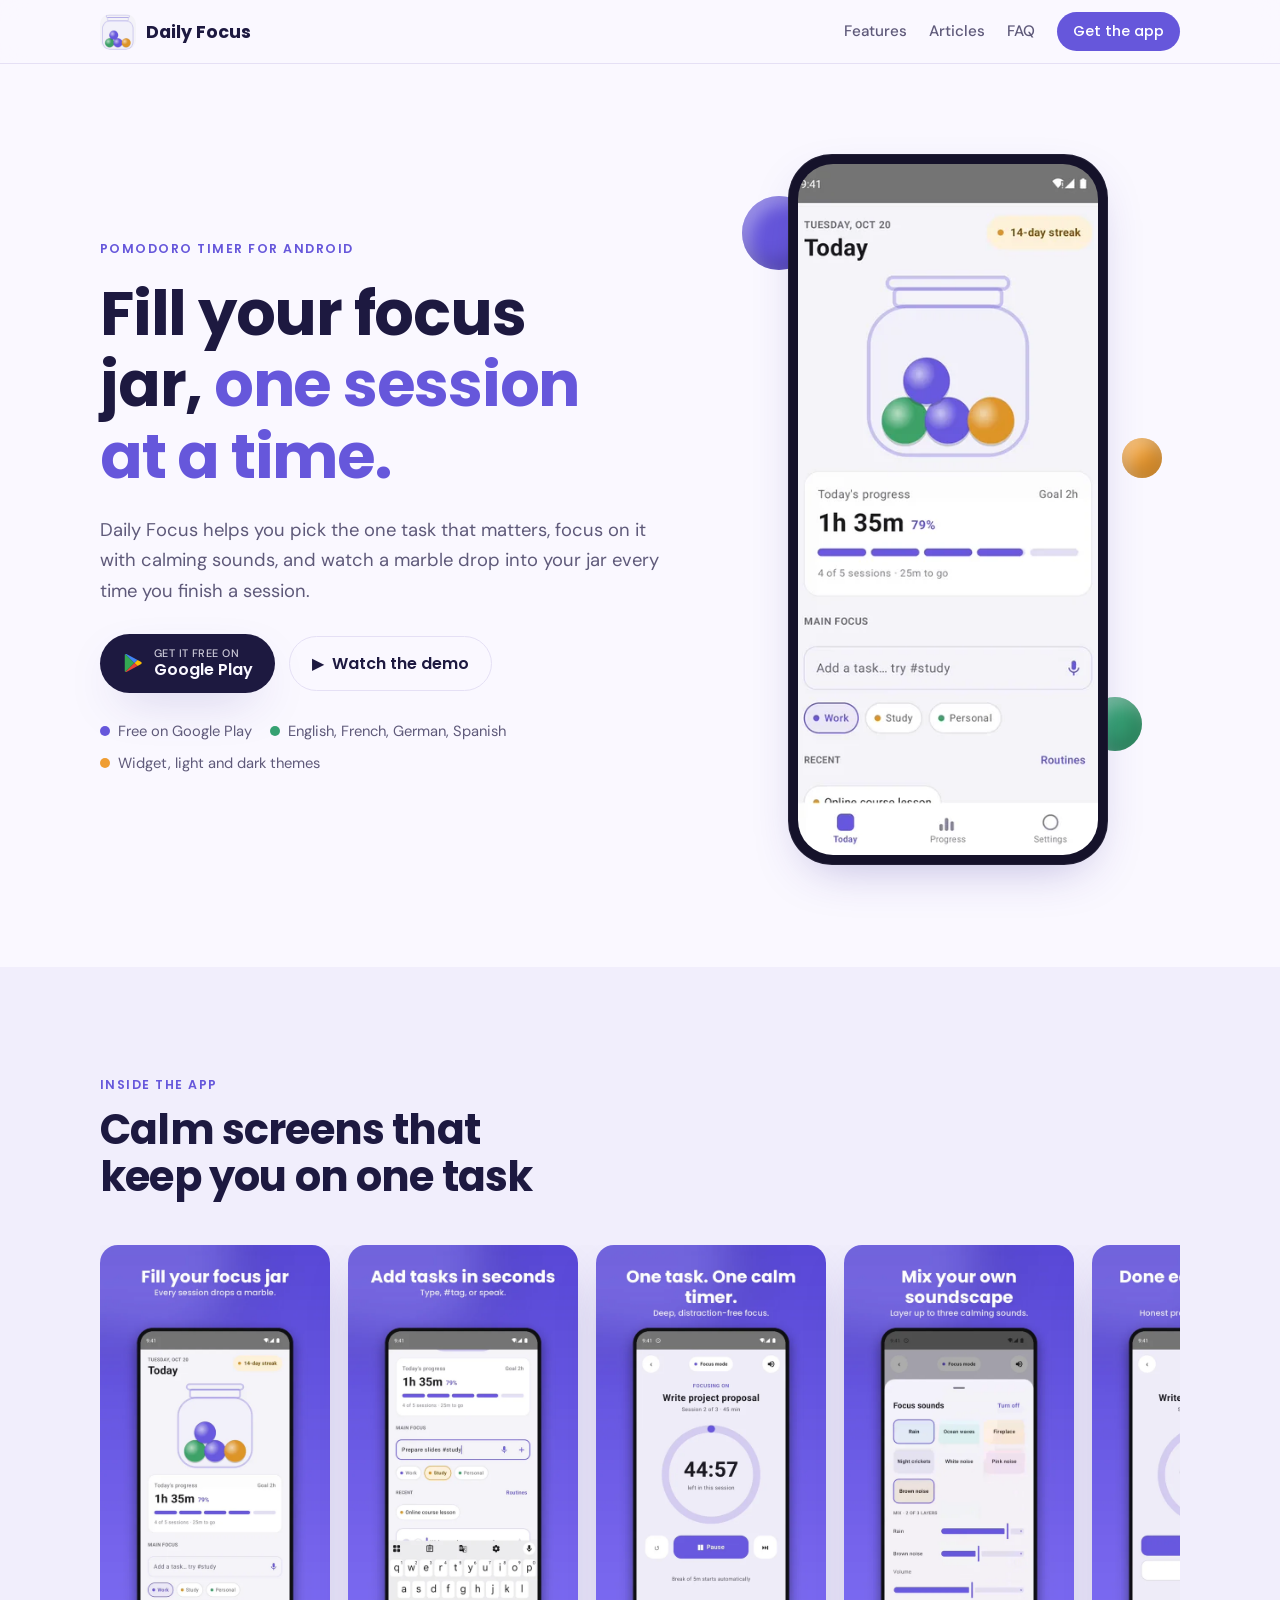
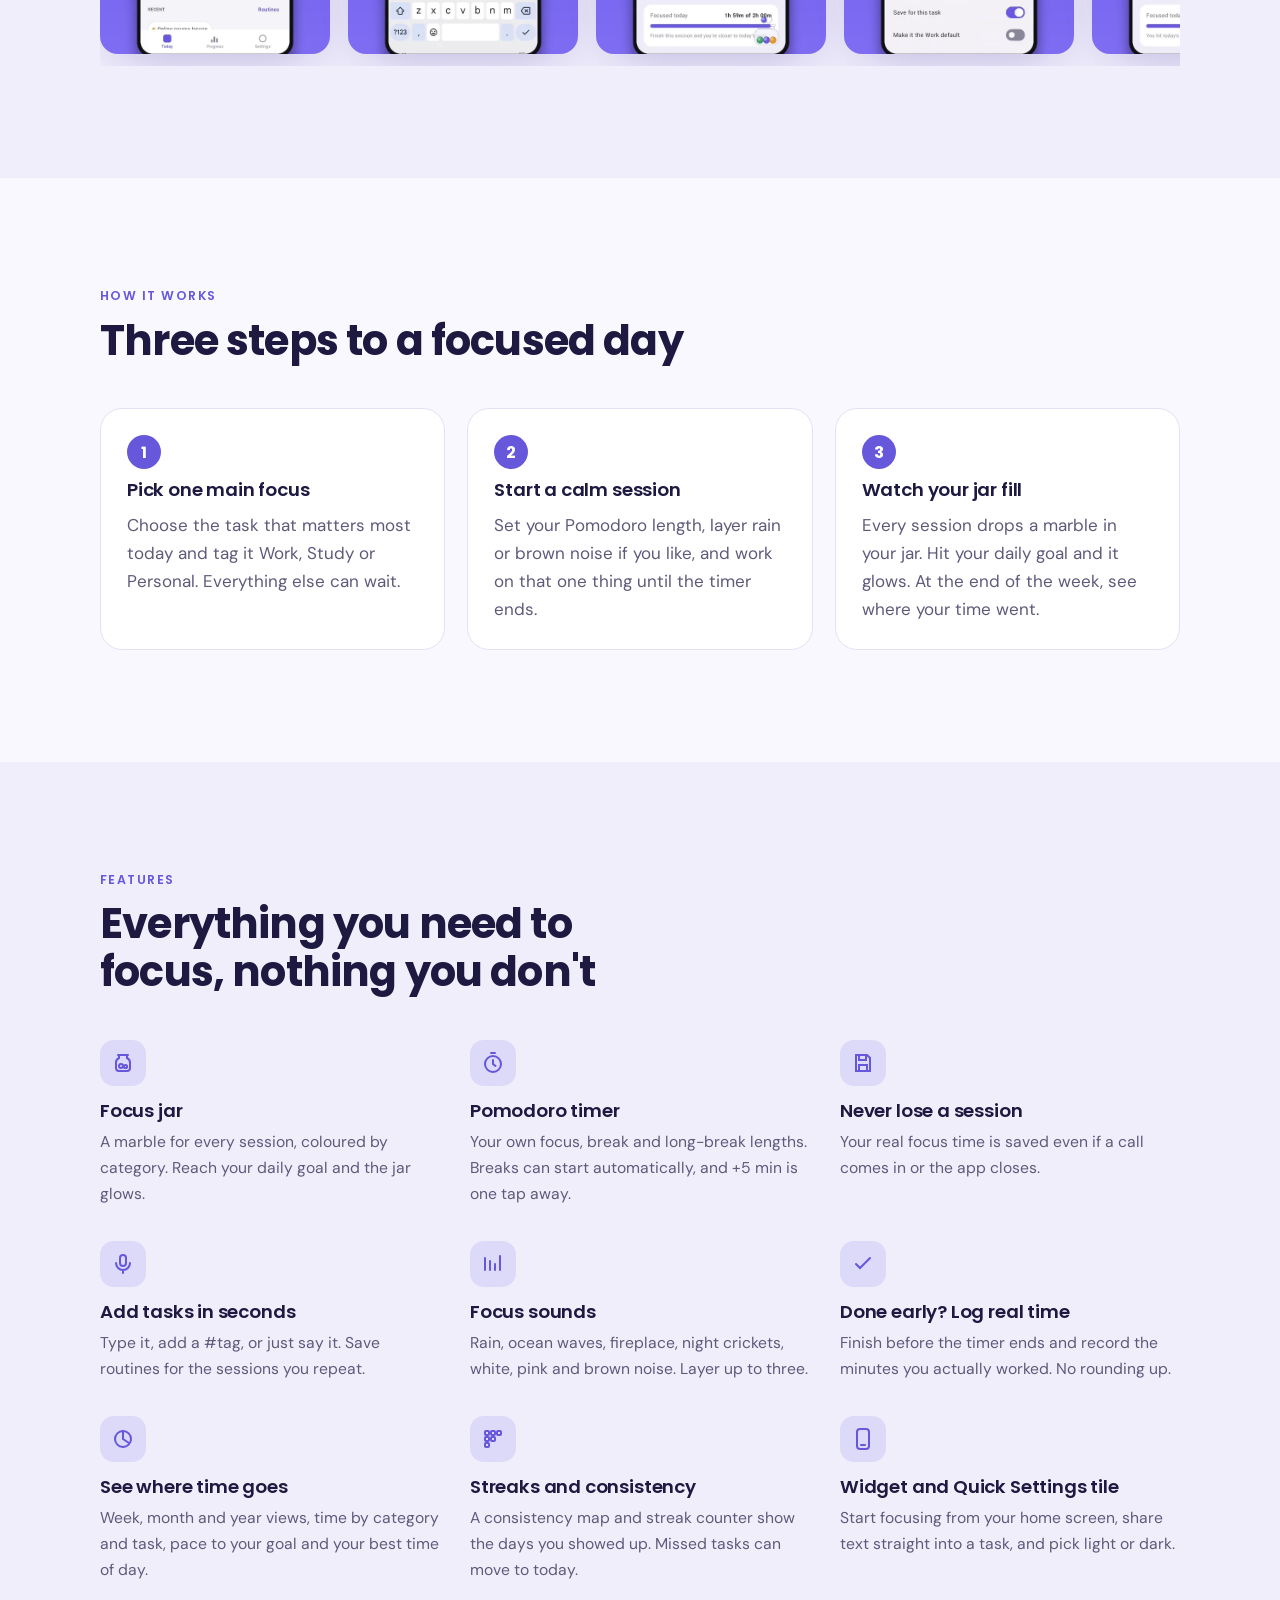
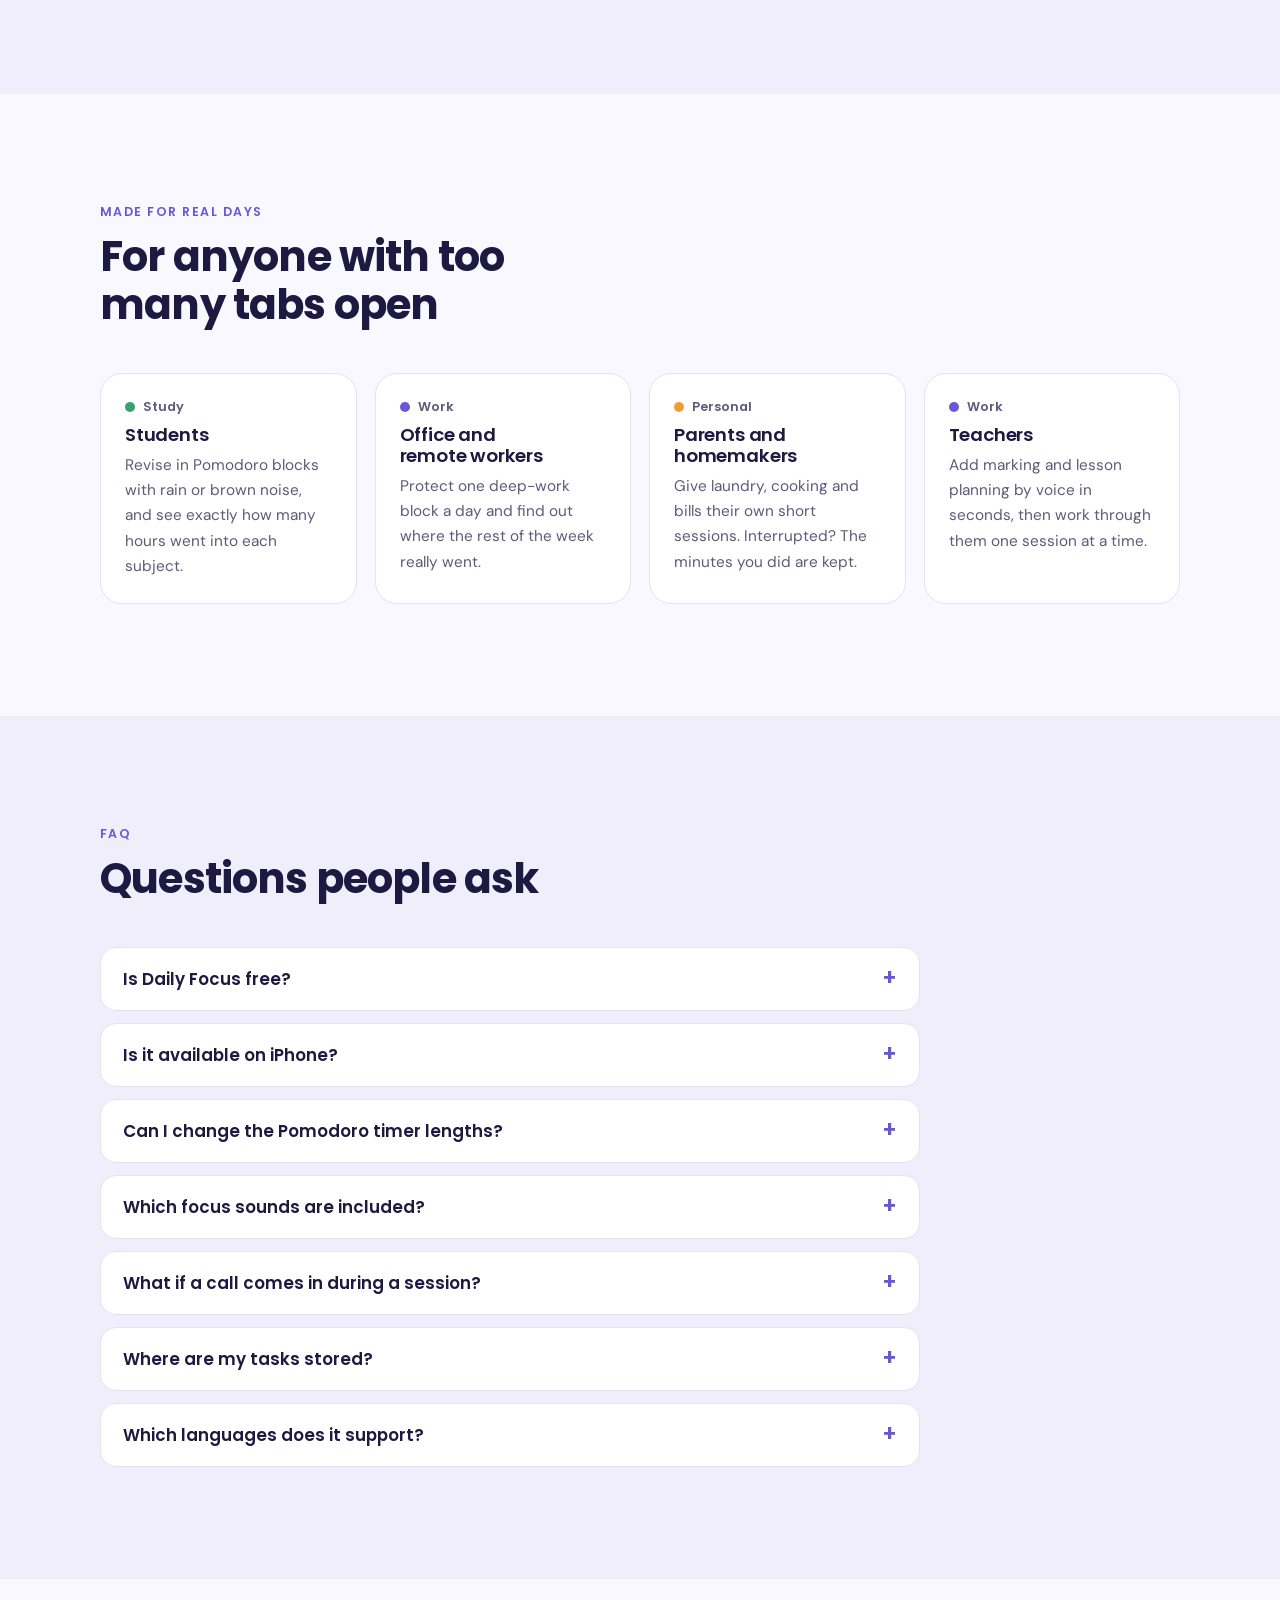
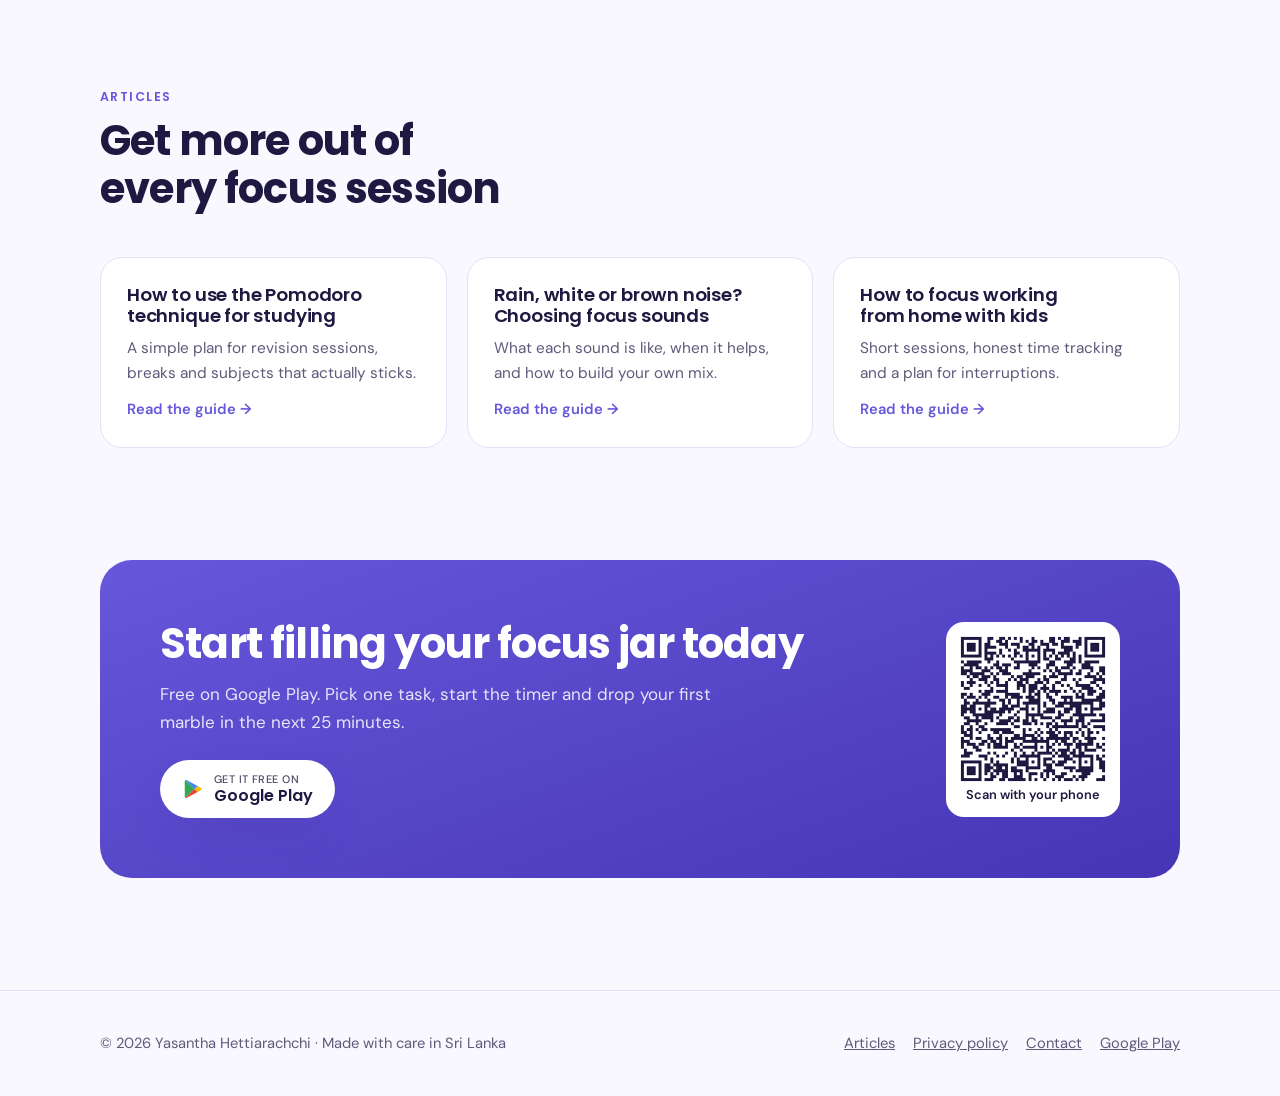
==== dailyfocus/index.html @ 36dbd487 "Add Daily Focus website at /dailyfocus Landing page, screenshot gallery, features, FAQ (with FAQPage" ====
<!doctype html>
<html lang="en">
<head>
<meta charset="utf-8">
<meta name="viewport" content="width=device-width, initial-scale=1, viewport-fit=cover">
<title>Daily Focus – Pomodoro Study Timer &amp; Focus Jar for Android</title>
<meta name="description" content="Daily Focus is a free Pomodoro timer for Android. Pick one main focus, mix calming sounds, fill a focus jar with every session and see where your time goes.">
<link rel="canonical" href="https://yasantha.github.io/dailyfocus/">
<meta name="theme-color" content="#6657db">
<link rel="icon" href="/dailyfocus/favicon.ico" sizes="any">
<link rel="icon" type="image/png" sizes="192x192" href="/dailyfocus/assets/mark-192.png">
<link rel="apple-touch-icon" href="/dailyfocus/assets/mark-180.png">
<meta property="og:type" content="website">
<meta property="og:site_name" content="Daily Focus">
<meta property="og:title" content="Daily Focus – Pomodoro timer that fills a jar with every session">
<meta property="og:description" content="Free Pomodoro study timer for Android with focus sounds, a focus jar and progress charts.">
<meta property="og:url" content="https://yasantha.github.io/dailyfocus/">
<meta property="og:image" content="https://yasantha.github.io/dailyfocus/assets/og-image.png">
<meta name="twitter:card" content="summary_large_image">
<meta name="twitter:title" content="Daily Focus – Pomodoro timer for Android">
<meta name="twitter:description" content="Pick one focus, mix calming sounds, fill your jar. Free on Google Play.">
<meta name="twitter:image" content="https://yasantha.github.io/dailyfocus/assets/og-image.png">
<link rel="preconnect" href="https://fonts.googleapis.com">
<link rel="preconnect" href="https://fonts.gstatic.com" crossorigin>
<link rel="stylesheet" href="https://fonts.googleapis.com/css2?family=DM+Sans:opsz,wght@9..40,400;9..40,500;9..40,600&family=Poppins:wght@600;700&display=swap">
<link rel="stylesheet" href="/dailyfocus/assets/site.css">
<script type="application/ld+json">
{
  "@context": "https://schema.org",
  "@type": "MobileApplication",
  "name": "Daily Focus: Pomodoro Timer",
  "operatingSystem": "Android",
  "applicationCategory": "ProductivityApplication",
  "description": "Pomodoro timer and study timer with a focus jar, layered focus sounds, quick task entry and progress charts.",
  "url": "https://yasantha.github.io/dailyfocus/",
  "image": "https://yasantha.github.io/dailyfocus/assets/mark-512.png",
  "installUrl": "https://play.google.com/store/apps/details?id=com.myday.dailyfocus",
  "inLanguage": ["en", "fr", "de", "es"],
  "offers": { "@type": "Offer", "price": "0", "priceCurrency": "USD" },
  "author": { "@type": "Person", "name": "Yasantha Hettiarachchi" }
}
</script>
<script type="application/ld+json">
{
  "@context": "https://schema.org",
  "@type": "FAQPage",
  "mainEntity": [
    { "@type": "Question", "name": "Is Daily Focus free?", "acceptedAnswer": { "@type": "Answer", "text": "Yes. Daily Focus is free to download on Google Play. It is supported by ads." } },
    { "@type": "Question", "name": "Is Daily Focus available on iPhone?", "acceptedAnswer": { "@type": "Answer", "text": "Not yet. Daily Focus is an Android app available on Google Play." } },
    { "@type": "Question", "name": "Can I change the Pomodoro timer lengths?", "acceptedAnswer": { "@type": "Answer", "text": "Yes. You can set your own focus, short break and long break lengths, let breaks start automatically, and add 5 more minutes with one tap." } },
    { "@type": "Question", "name": "Which focus sounds does Daily Focus have?", "acceptedAnswer": { "@type": "Answer", "text": "Rain, ocean waves, fireplace, night crickets, white noise, pink noise and brown noise. You can layer up to three sounds, set the volume of each, and save a mix for a task." } },
    { "@type": "Question", "name": "What happens if a call comes in during a session?", "acceptedAnswer": { "@type": "Answer", "text": "Your real focus time is saved even if a call comes in or the app closes, so you do not lose the minutes you already worked." } },
    { "@type": "Question", "name": "Where are my tasks stored?", "acceptedAnswer": { "@type": "Answer", "text": "Your tasks and focus history are stored on your device." } },
    { "@type": "Question", "name": "Which languages does Daily Focus support?", "acceptedAnswer": { "@type": "Answer", "text": "English, French, German and Spanish." } }
  ]
}
</script>
</head>
<body>

<header class="site-header">
  <div class="wrap">
    <a class="brand" href="/dailyfocus/"><img src="/dailyfocus/assets/mark-192.png" alt="" width="36" height="36">Daily Focus</a>
    <nav class="nav" aria-label="Main">
      <a class="hide-sm" href="#features">Features</a>
      <a class="hide-sm" href="/dailyfocus/blog/">Articles</a>
      <a class="hide-sm" href="#faq">FAQ</a>
      <a class="btn btn-small" href="https://play.google.com/store/apps/details?id=com.myday.dailyfocus&amp;referrer=utm_source%3Dwebsite%26utm_medium%3Dlanding%26utm_campaign%3Dheader">Get the app</a>
    </nav>
  </div>
</header>

<main>
  <section class="hero">
    <div class="wrap">
      <div class="hero-copy">
        <p class="eyebrow">Pomodoro timer for Android</p>
        <h1>Fill your focus jar, <em>one session at a time.</em></h1>
        <p class="lead">Daily Focus helps you pick the one task that matters, focus on it with calming sounds, and watch a marble drop into your jar every time you finish a session.</p>
        <div class="hero-actions">
          <a class="btn btn-play" href="https://play.google.com/store/apps/details?id=com.myday.dailyfocus&amp;referrer=utm_source%3Dwebsite%26utm_medium%3Dlanding%26utm_campaign%3Dhero">
            <svg viewBox="0 0 24 24" aria-hidden="true"><path fill="#34a853" d="M3.6 2.3 13.5 12l-9.9 9.7c-.4-.2-.6-.6-.6-1.1V3.4c0-.5.2-.9.6-1.1z"/><path fill="#fbbc04" d="m17 8.6-3.5 3.4 3.5 3.4 3.9-2.2c.8-.5.8-1.7 0-2.2z"/><path fill="#4285f4" d="M3.6 2.3c.3-.2.8-.2 1.2 0L17 8.6 13.5 12z"/><path fill="#ea4335" d="M13.5 12 17 15.4 4.8 21.7c-.4.2-.9.2-1.2 0z"/></svg>
            <span><small>Get it free on</small>Google Play</span>
          </a>
          <button class="btn btn-ghost" type="button" id="watch">▶&nbsp; Watch the demo</button>
        </div>
        <ul class="facts">
          <li><span class="dot v"></span>Free on Google Play</li>
          <li><span class="dot g"></span>English, French, German, Spanish</li>
          <li><span class="dot a"></span>Widget, light and dark themes</li>
        </ul>
      </div>
      <div class="hero-visual">
        <span class="marble m1" aria-hidden="true"></span>
        <span class="marble m2" aria-hidden="true"></span>
        <span class="marble m3" aria-hidden="true"></span>
        <div class="phone">
          <video src="/dailyfocus/assets/hero-loop.mp4" poster="/dailyfocus/assets/hero-poster.webp" autoplay muted loop playsinline aria-label="Daily Focus app demo: adding a task, running the timer and filling the focus jar"></video>
        </div>
      </div>
    </div>
  </section>

  <section class="band" aria-labelledby="shots-title">
    <div class="wrap">
      <div class="section-head">
        <p class="eyebrow">Inside the app</p>
        <h2 id="shots-title">Calm screens that keep you on one task</h2>
      </div>
      <div class="shots">
        <figure><img src="/dailyfocus/assets/shots/01_focus-jar.webp" alt="Today screen with the focus jar filling with marbles" width="540" height="960" loading="lazy"></figure>
        <figure><img src="/dailyfocus/assets/shots/02_add-tasks.webp" alt="Adding a task by typing with a #study tag or by voice" width="540" height="960" loading="lazy"></figure>
        <figure><img src="/dailyfocus/assets/shots/03_calm-timer.webp" alt="Distraction-free Pomodoro timer for one task" width="540" height="960" loading="lazy"></figure>
        <figure><img src="/dailyfocus/assets/shots/04_soundscape.webp" alt="Mixing up to three focus sounds such as rain and brown noise" width="540" height="960" loading="lazy"></figure>
        <figure><img src="/dailyfocus/assets/shots/05_log-real-time.webp" alt="Finishing early and logging the real minutes worked" width="540" height="960" loading="lazy"></figure>
        <figure><img src="/dailyfocus/assets/shots/06_celebrate-goal.webp" alt="The jar glowing when the daily goal is reached" width="540" height="960" loading="lazy"></figure>
        <figure><img src="/dailyfocus/assets/shots/07_where-time-goes.webp" alt="Charts showing where focus time went by category" width="540" height="960" loading="lazy"></figure>
        <figure><img src="/dailyfocus/assets/shots/08_light-or-dark.webp" alt="Daily Focus in dark theme" width="540" height="960" loading="lazy"></figure>
      </div>
    </div>
  </section>

  <section aria-labelledby="how-title">
    <div class="wrap">
      <div class="section-head">
        <p class="eyebrow">How it works</p>
        <h2 id="how-title">Three steps to a focused day</h2>
      </div>
      <div class="steps">
        <div class="step"><h3>Pick one main focus</h3><p>Choose the task that matters most today and tag it Work, Study or Personal. Everything else can wait.</p></div>
        <div class="step"><h3>Start a calm session</h3><p>Set your Pomodoro length, layer rain or brown noise if you like, and work on that one thing until the timer ends.</p></div>
        <div class="step"><h3>Watch your jar fill</h3><p>Every session drops a marble in your jar. Hit your daily goal and it glows. At the end of the week, see where your time went.</p></div>
      </div>
    </div>
  </section>

  <section class="band" id="features" aria-labelledby="features-title">
    <div class="wrap">
      <div class="section-head">
        <p class="eyebrow">Features</p>
        <h2 id="features-title">Everything you need to focus, nothing you don't</h2>
      </div>
      <div class="features">
        <div class="feature"><div class="ico"><svg viewBox="0 0 24 24" fill="none" stroke="currentColor" stroke-width="2" stroke-linecap="round"><path d="M7 4h10M8 4v3a5 5 0 0 0-3 4.6V17a3 3 0 0 0 3 3h8a3 3 0 0 0 3-3v-5.4A5 5 0 0 0 16 7V4"/><circle cx="10" cy="15" r="2"/><circle cx="14.5" cy="15.5" r="1.6"/></svg></div><h3>Focus jar</h3><p>A marble for every session, coloured by category. Reach your daily goal and the jar glows.</p></div>
        <div class="feature"><div class="ico"><svg viewBox="0 0 24 24" fill="none" stroke="currentColor" stroke-width="2" stroke-linecap="round"><circle cx="12" cy="13" r="8"/><path d="M12 9v4l2.5 2M10 2h4"/></svg></div><h3>Pomodoro timer</h3><p>Your own focus, break and long-break lengths. Breaks can start automatically, and +5 min is one tap away.</p></div>
        <div class="feature"><div class="ico"><svg viewBox="0 0 24 24" fill="none" stroke="currentColor" stroke-width="2" stroke-linecap="round"><path d="M5 4h11l3 3v13H5z"/><path d="M8 4v5h7V4M8 20v-6h8v6"/></svg></div><h3>Never lose a session</h3><p>Your real focus time is saved even if a call comes in or the app closes.</p></div>
        <div class="feature"><div class="ico"><svg viewBox="0 0 24 24" fill="none" stroke="currentColor" stroke-width="2" stroke-linecap="round"><rect x="9" y="3" width="6" height="11" rx="3"/><path d="M5 11a7 7 0 0 0 14 0M12 18v3"/></svg></div><h3>Add tasks in seconds</h3><p>Type it, add a #tag, or just say it. Save routines for the sessions you repeat.</p></div>
        <div class="feature"><div class="ico"><svg viewBox="0 0 24 24" fill="none" stroke="currentColor" stroke-width="2" stroke-linecap="round"><path d="M4 18V6M9 18V9M14 18v-6M19 18V4"/></svg></div><h3>Focus sounds</h3><p>Rain, ocean waves, fireplace, night crickets, white, pink and brown noise. Layer up to three.</p></div>
        <div class="feature"><div class="ico"><svg viewBox="0 0 24 24" fill="none" stroke="currentColor" stroke-width="2" stroke-linecap="round"><path d="m5 12 4 4 10-10"/></svg></div><h3>Done early? Log real time</h3><p>Finish before the timer ends and record the minutes you actually worked. No rounding up.</p></div>
        <div class="feature"><div class="ico"><svg viewBox="0 0 24 24" fill="none" stroke="currentColor" stroke-width="2" stroke-linecap="round"><circle cx="12" cy="12" r="8"/><path d="M12 4v8l6 4"/></svg></div><h3>See where time goes</h3><p>Week, month and year views, time by category and task, pace to your goal and your best time of day.</p></div>
        <div class="feature"><div class="ico"><svg viewBox="0 0 24 24" fill="none" stroke="currentColor" stroke-width="2" stroke-linecap="round"><rect x="4" y="4" width="4" height="4" rx="1"/><rect x="10" y="4" width="4" height="4" rx="1"/><rect x="16" y="4" width="4" height="4" rx="1"/><rect x="4" y="10" width="4" height="4" rx="1"/><rect x="10" y="10" width="4" height="4" rx="1"/><rect x="4" y="16" width="4" height="4" rx="1"/></svg></div><h3>Streaks and consistency</h3><p>A consistency map and streak counter show the days you showed up. Missed tasks can move to today.</p></div>
        <div class="feature"><div class="ico"><svg viewBox="0 0 24 24" fill="none" stroke="currentColor" stroke-width="2" stroke-linecap="round"><rect x="6" y="2" width="12" height="20" rx="3"/><path d="M10 18h4"/></svg></div><h3>Widget and Quick Settings tile</h3><p>Start focusing from your home screen, share text straight into a task, and pick light or dark.</p></div>
      </div>
    </div>
  </section>

  <section aria-labelledby="who-title">
    <div class="wrap">
      <div class="section-head">
        <p class="eyebrow">Made for real days</p>
        <h2 id="who-title">For anyone with too many tabs open</h2>
      </div>
      <div class="people">
        <div class="person"><span class="tag"><span class="dot g"></span>Study</span><h3>Students</h3><p>Revise in Pomodoro blocks with rain or brown noise, and see exactly how many hours went into each subject.</p></div>
        <div class="person"><span class="tag"><span class="dot v"></span>Work</span><h3>Office and remote workers</h3><p>Protect one deep-work block a day and find out where the rest of the week really went.</p></div>
        <div class="person"><span class="tag"><span class="dot a"></span>Personal</span><h3>Parents and homemakers</h3><p>Give laundry, cooking and bills their own short sessions. Interrupted? The minutes you did are kept.</p></div>
        <div class="person"><span class="tag"><span class="dot v"></span>Work</span><h3>Teachers</h3><p>Add marking and lesson planning by voice in seconds, then work through them one session at a time.</p></div>
      </div>
    </div>
  </section>

  <section class="band" id="faq" aria-labelledby="faq-title">
    <div class="wrap">
      <div class="section-head">
        <p class="eyebrow">FAQ</p>
        <h2 id="faq-title">Questions people ask</h2>
      </div>
      <div class="faq">
        <details><summary>Is Daily Focus free?</summary><p>Yes. Daily Focus is free to download on Google Play. It is supported by ads.</p></details>
        <details><summary>Is it available on iPhone?</summary><p>Not yet. Daily Focus is an Android app on Google Play.</p></details>
        <details><summary>Can I change the Pomodoro timer lengths?</summary><p>Yes. Set your own focus, short break and long break lengths, let breaks start automatically, and add 5 more minutes with one tap.</p></details>
        <details><summary>Which focus sounds are included?</summary><p>Rain, ocean waves, fireplace, night crickets, white noise, pink noise and brown noise. Layer up to three, set the volume of each, and save a mix for a task.</p></details>
        <details><summary>What if a call comes in during a session?</summary><p>Your real focus time is saved even if a call comes in or the app closes, so you keep the minutes you already worked.</p></details>
        <details><summary>Where are my tasks stored?</summary><p>Your tasks and focus history are stored on your device. See the <a href="https://yasantha.github.io/privacy-policy.html">privacy policy</a> for details about ads and data.</p></details>
        <details><summary>Which languages does it support?</summary><p>English, French, German and Spanish.</p></details>
      </div>
    </div>
  </section>

  <section aria-labelledby="articles-title">
    <div class="wrap">
      <div class="section-head">
        <p class="eyebrow">Articles</p>
        <h2 id="articles-title">Get more out of every focus session</h2>
      </div>
      <div class="cards">
        <a class="card" href="/dailyfocus/blog/pomodoro-technique-for-studying.html"><h3>How to use the Pomodoro technique for studying</h3><p>A simple plan for revision sessions, breaks and subjects that actually sticks.</p><span class="more">Read the guide →</span></a>
        <a class="card" href="/dailyfocus/blog/best-focus-sounds-for-studying.html"><h3>Rain, white or brown noise? Choosing focus sounds</h3><p>What each sound is like, when it helps, and how to build your own mix.</p><span class="more">Read the guide →</span></a>
        <a class="card" href="/dailyfocus/blog/focus-working-from-home-with-kids.html"><h3>How to focus working from home with kids</h3><p>Short sessions, honest time tracking and a plan for interruptions.</p><span class="more">Read the guide →</span></a>
      </div>
    </div>
  </section>

  <section style="padding-top:0">
    <div class="wrap">
      <div class="cta">
        <div>
          <h2>Start filling your focus jar today</h2>
          <p>Free on Google Play. Pick one task, start the timer and drop your first marble in the next 25 minutes.</p>
          <a class="btn btn-play" href="https://play.google.com/store/apps/details?id=com.myday.dailyfocus&amp;referrer=utm_source%3Dwebsite%26utm_medium%3Dlanding%26utm_campaign%3Dfooter_cta">
            <svg viewBox="0 0 24 24" aria-hidden="true"><path fill="#34a853" d="M3.6 2.3 13.5 12l-9.9 9.7c-.4-.2-.6-.6-.6-1.1V3.4c0-.5.2-.9.6-1.1z"/><path fill="#fbbc04" d="m17 8.6-3.5 3.4 3.5 3.4 3.9-2.2c.8-.5.8-1.7 0-2.2z"/><path fill="#4285f4" d="M3.6 2.3c.3-.2.8-.2 1.2 0L17 8.6 13.5 12z"/><path fill="#ea4335" d="M13.5 12 17 15.4 4.8 21.7c-.4.2-.9.2-1.2 0z"/></svg>
            <span><small>Get it free on</small>Google Play</span>
          </a>
        </div>
        <div class="qr"><img src="/dailyfocus/assets/play-qr.png" alt="QR code linking to Daily Focus on Google Play" width="150" height="150">Scan with your phone</div>
      </div>
    </div>
  </section>
</main>

<footer class="site-footer">
  <div class="wrap">
    <p>© 2026 Yasantha Hettiarachchi · Made with care in Sri Lanka</p>
    <nav aria-label="Footer">
      <a href="/dailyfocus/blog/">Articles</a>
      <a href="https://yasantha.github.io/privacy-policy.html">Privacy policy</a>
      <a href="mailto:yasantha.hettiarachchi@gmail.com">Contact</a>
      <a href="https://play.google.com/store/apps/details?id=com.myday.dailyfocus&amp;referrer=utm_source%3Dwebsite%26utm_medium%3Dlanding%26utm_campaign%3Dfooter">Google Play</a>
    </nav>
  </div>
</footer>

<dialog class="video" id="demo">
  <button type="button" id="close" aria-label="Close video">×</button>
  <video id="demoVideo" src="/dailyfocus/assets/demo.mp4" poster="/dailyfocus/assets/demo-poster.jpg" controls playsinline preload="none"></video>
</dialog>
<script>
  const d = document.getElementById('demo'), v = document.getElementById('demoVideo');
  document.getElementById('watch').addEventListener('click', () => { d.showModal(); v.play().catch(() => {}); });
  document.getElementById('close').addEventListener('click', () => d.close());
  d.addEventListener('close', () => v.pause());
  d.addEventListener('click', e => { if (e.target === d) d.close(); });
</script>
</body>
</html>
---- dailyfocus/assets/site.css ----
/* Daily Focus site. Layout: centred column (max 1120px), alternating soft bands,
   marbles (violet, green, amber = Work, Study, Personal) as the recurring motif. */
:root {
  --bg: #faf8ff;
  --paper: #ffffff;
  --band: #f1eefc;
  --ink: #1d1940;
  --muted: #5f5a7a;
  --line: #e5e0f5;
  --violet: #6657db;
  --violet-deep: #4636b5;
  --on-violet: #ffffff;
  --green: #36a172;
  --amber: #ef9d32;
  --shadow: 0 18px 50px -20px rgba(55, 40, 150, .35);
  --display: "Poppins", system-ui, -apple-system, "Segoe UI", sans-serif;
  --body: "DM Sans", system-ui, -apple-system, "Segoe UI", sans-serif;
  --radius: 22px;
  color-scheme: light;
}
@media (prefers-color-scheme: dark) {
  :root {
    --bg: #12101f;
    --paper: #1b1830;
    --band: #19162b;
    --ink: #eeecfb;
    --muted: #aaa5c6;
    --line: #2d2948;
    --violet: #9a8cff;
    --violet-deep: #7d6cf2;
    --on-violet: #14102e;
    --shadow: 0 18px 50px -20px rgba(0, 0, 0, .7);
    color-scheme: dark;
  }
}
*, *::before, *::after { box-sizing: border-box; }
html { scroll-behavior: smooth; }
@media (prefers-reduced-motion: reduce) { html { scroll-behavior: auto; } *, *::before, *::after { animation: none !important; transition: none !important; } }
body { margin: 0; background: var(--bg); color: var(--ink); font: 17px/1.65 var(--body); -webkit-font-smoothing: antialiased; }
img, video { max-width: 100%; display: block; }
a { color: var(--violet); }
a:focus-visible, button:focus-visible, summary:focus-visible { outline: 3px solid var(--amber); outline-offset: 3px; border-radius: 6px; }
h1, h2, h3 { font-family: var(--display); line-height: 1.15; letter-spacing: -.02em; text-wrap: balance; margin: 0; }
h1 { font-size: clamp(2.3rem, 5.4vw, 3.9rem); font-weight: 700; }
h2 { font-size: clamp(1.8rem, 3.6vw, 2.6rem); font-weight: 700; }
h3 { font-size: 1.15rem; font-weight: 600; letter-spacing: -.01em; }
p { margin: 0; }
.wrap { max-width: 1120px; margin: 0 auto; padding-left: max(20px, env(safe-area-inset-left, 0px)); padding-right: max(20px, env(safe-area-inset-right, 0px)); }
.eyebrow { font: 600 .78rem/1 var(--display); letter-spacing: .12em; text-transform: uppercase; color: var(--violet); }
.lead { font-size: 1.15rem; color: var(--muted); max-width: 58ch; }
section { padding-block: clamp(64px, 9vw, 112px); }
.band { background: var(--band); }
.section-head { display: grid; gap: 14px; max-width: 680px; margin-bottom: 44px; }

/* header */
.site-header { position: sticky; top: 0; z-index: 20; background: color-mix(in srgb, var(--bg) 88%, transparent); backdrop-filter: blur(12px); border-bottom: 1px solid var(--line); }
.site-header .wrap { display: flex; align-items: center; justify-content: space-between; gap: 16px; padding-block: 12px; }
.brand { display: flex; align-items: center; gap: 10px; text-decoration: none; color: var(--ink); font: 700 1.1rem var(--display); }
.brand img { width: 36px; height: 36px; border-radius: 10px; }
.nav { display: flex; align-items: center; gap: 22px; }
.nav a { color: var(--muted); text-decoration: none; font-weight: 500; font-size: .95rem; }
.nav a:hover { color: var(--ink); }
@media (max-width: 720px) { .nav .hide-sm { display: none; } }

/* buttons */
.btn { display: inline-flex; align-items: center; gap: 10px; padding: 14px 22px; border-radius: 999px; font: 600 1rem var(--display); text-decoration: none; border: 0; cursor: pointer; transition: transform .15s ease, box-shadow .15s ease; }
.btn:hover { transform: translateY(-2px); }
.btn-play { background: var(--ink); color: var(--bg); box-shadow: var(--shadow); }
.btn-play svg { width: 22px; height: 22px; }
.btn-play small { display: block; font: 500 .68rem/1 var(--body); opacity: .8; letter-spacing: .04em; text-transform: uppercase; }
.btn-play span { display: grid; gap: 2px; text-align: left; line-height: 1.1; }
.btn-ghost { background: transparent; color: var(--ink); border: 1.5px solid var(--line); }
.btn-small, .nav a.btn-small { padding: 9px 16px; font-size: .9rem; background: var(--violet); color: var(--on-violet); }
.qr img, .brand img { height: auto; }

/* hero */
.hero { padding-block: clamp(48px, 7vw, 96px) clamp(56px, 8vw, 104px); overflow: hidden; }
.hero .wrap { display: grid; grid-template-columns: 1.1fr .9fr; gap: 48px; align-items: center; }
.hero-copy { display: grid; gap: 22px; min-width: 0; }
.hero-copy h1 em { font-style: normal; color: var(--violet); }
.hero-actions { display: flex; flex-wrap: wrap; gap: 14px; align-items: center; margin-top: 6px; }
.facts { display: flex; flex-wrap: wrap; gap: 8px 18px; color: var(--muted); font-size: .92rem; list-style: none; padding: 0; margin: 4px 0 0; }
.facts li { display: flex; align-items: center; gap: 8px; }
.dot { width: 10px; height: 10px; border-radius: 50%; display: inline-block; flex: none; }
.dot.v { background: var(--violet); } .dot.g { background: var(--green); } .dot.a { background: var(--amber); }
.hero-visual { position: relative; justify-self: center; }
.phone { width: min(320px, 78vw); aspect-ratio: 720 / 1600; border-radius: 44px; padding: 10px; background: #15122a; box-shadow: var(--shadow), 0 0 0 1px rgba(255,255,255,.06) inset; position: relative; z-index: 1; }
.phone video, .phone img { width: 100%; height: 100%; object-fit: cover; border-radius: 35px; }
.marble { position: absolute; border-radius: 50%; box-shadow: inset -8px -10px 18px rgba(0,0,0,.18), inset 8px 8px 16px rgba(255,255,255,.35); animation: float 6s ease-in-out infinite; }
.m1 { width: 74px; height: 74px; background: var(--violet); top: 6%; left: -46px; }
.m2 { width: 54px; height: 54px; background: var(--green); bottom: 16%; right: -34px; animation-delay: -2s; }
.m3 { width: 40px; height: 40px; background: var(--amber); top: 40%; right: -54px; animation-delay: -4s; }
@keyframes float { 50% { transform: translateY(-14px); } }
@media (max-width: 880px) { .hero .wrap { grid-template-columns: 1fr; } .hero-visual { margin-top: 12px; } }

/* screenshots */
.shots { display: grid; grid-auto-flow: column; grid-auto-columns: min(230px, 62vw); gap: 18px; overflow-x: auto; scroll-snap-type: x mandatory; padding-bottom: 12px; }
.shots figure { margin: 0; scroll-snap-align: start; }
.shots img { border-radius: 18px; box-shadow: var(--shadow); aspect-ratio: 9 / 16; object-fit: cover; width: 100%; height: auto; }

/* steps */
.steps { display: grid; grid-template-columns: repeat(3, 1fr); gap: 22px; counter-reset: step; }
.step { background: var(--paper); border: 1px solid var(--line); border-radius: var(--radius); padding: 26px; display: grid; gap: 10px; align-content: start; }
.step::before { counter-increment: step; content: counter(step); font: 700 1rem var(--display); color: var(--on-violet); background: var(--violet); width: 34px; height: 34px; border-radius: 50%; display: grid; place-items: center; }
.step p { color: var(--muted); }
@media (max-width: 820px) { .steps { grid-template-columns: 1fr; } }

/* features */
.features { display: grid; grid-template-columns: repeat(3, 1fr); gap: 34px 30px; }
.feature { display: grid; gap: 8px; align-content: start; min-width: 0; }
.feature .ico { width: 46px; height: 46px; border-radius: 14px; display: grid; place-items: center; background: color-mix(in srgb, var(--violet) 14%, transparent); color: var(--violet); margin-bottom: 6px; }
.feature .ico svg { width: 24px; height: 24px; }
.feature p { color: var(--muted); font-size: .98rem; }
@media (max-width: 900px) { .features { grid-template-columns: repeat(2, 1fr); } }
@media (max-width: 560px) { .features { grid-template-columns: 1fr; } }

/* audiences */
.people { display: grid; grid-template-columns: repeat(4, 1fr); gap: 18px; }
.person { border-radius: var(--radius); padding: 24px; background: var(--paper); border: 1px solid var(--line); display: grid; gap: 8px; align-content: start; }
.person p { color: var(--muted); font-size: .96rem; }
.person .tag { display: inline-flex; align-items: center; gap: 8px; font: 600 .8rem var(--display); color: var(--muted); }
@media (max-width: 900px) { .people { grid-template-columns: repeat(2, 1fr); } }
@media (max-width: 520px) { .people { grid-template-columns: 1fr; } }

/* faq */
.faq { display: grid; gap: 12px; max-width: 820px; }
.faq details { background: var(--paper); border: 1px solid var(--line); border-radius: 16px; padding: 18px 22px; }
.faq summary { cursor: pointer; font: 600 1.05rem var(--display); list-style: none; display: flex; justify-content: space-between; gap: 16px; }
.faq summary::-webkit-details-marker { display: none; }
.faq summary::after { content: "+"; color: var(--violet); font-size: 1.4rem; line-height: 1; }
.faq details[open] summary::after { content: "–"; }
.faq details p { margin-top: 10px; color: var(--muted); }

/* article cards */
.cards { display: grid; grid-template-columns: repeat(3, 1fr); gap: 20px; }
.card { display: grid; gap: 10px; align-content: start; padding: 26px; border-radius: var(--radius); background: var(--paper); border: 1px solid var(--line); text-decoration: none; color: var(--ink); transition: transform .15s ease, border-color .15s ease; }
.card:hover { transform: translateY(-3px); border-color: var(--violet); }
.card p { color: var(--muted); font-size: .96rem; }
.card .more { color: var(--violet); font-weight: 600; font-size: .92rem; }
@media (max-width: 860px) { .cards { grid-template-columns: 1fr; } }

/* closing cta */
.cta { background: linear-gradient(160deg, var(--violet), var(--violet-deep)); color: #fff; border-radius: 32px; padding: clamp(32px, 5vw, 60px); display: grid; grid-template-columns: 1fr auto; gap: 32px; align-items: center; }
.cta h2 { color: #fff; }
.cta p { color: rgba(255,255,255,.85); margin-top: 12px; max-width: 48ch; }
.cta .btn-play { background: #fff; color: #1d1940; margin-top: 24px; }
.qr { background: #fff; padding: 12px; border-radius: 18px; text-align: center; color: #1d1940; font-size: .8rem; font-weight: 600; }
.qr img { width: 150px; height: 150px; }
@media (max-width: 720px) { .cta { grid-template-columns: 1fr; } .qr { justify-self: start; } }

/* footer */
.site-footer { padding-block: 40px; border-top: 1px solid var(--line); color: var(--muted); font-size: .92rem; }
.site-footer .wrap { display: flex; flex-wrap: wrap; justify-content: space-between; gap: 16px; }
.site-footer nav { display: flex; flex-wrap: wrap; gap: 18px; }
.site-footer a { color: var(--muted); }

/* video dialog */
dialog.video { border: 0; padding: 0; background: transparent; max-width: min(420px, 92vw); }
dialog.video::backdrop { background: rgba(10, 8, 25, .78); }
dialog.video video { border-radius: 24px; width: 100%; max-height: 86vh; }
dialog.video button { position: absolute; top: -14px; right: -14px; width: 40px; height: 40px; border-radius: 50%; border: 0; background: #fff; color: #1d1940; font-size: 1.3rem; cursor: pointer; }

/* articles */
.article { max-width: 720px; margin: 0 auto; padding-block: clamp(40px, 6vw, 72px); }
.article header { display: grid; gap: 14px; margin-bottom: 34px; }
.article .meta { color: var(--muted); font-size: .92rem; }
.article h1 { font-size: clamp(2rem, 4.4vw, 3rem); }
.article h2 { font-size: 1.55rem; margin: 40px 0 12px; }
.article h3 { margin: 26px 0 8px; }
.article p, .article li { color: color-mix(in srgb, var(--ink) 86%, var(--muted)); }
.article p + p { margin-top: 16px; }
.article ul, .article ol { padding-left: 1.3em; display: grid; gap: 8px; margin: 14px 0; }
.article .callout { margin: 34px 0; padding: 24px; border-radius: var(--radius); background: var(--band); border: 1px solid var(--line); display: grid; gap: 14px; }
.article table { width: 100%; border-collapse: collapse; font-size: .95rem; }
.article th, .article td { text-align: left; padding: 10px 12px; border-bottom: 1px solid var(--line); vertical-align: top; }
.table-scroll { overflow-x: auto; margin: 18px 0; }
.crumbs { font-size: .9rem; color: var(--muted); }
.crumbs a { color: var(--muted); }
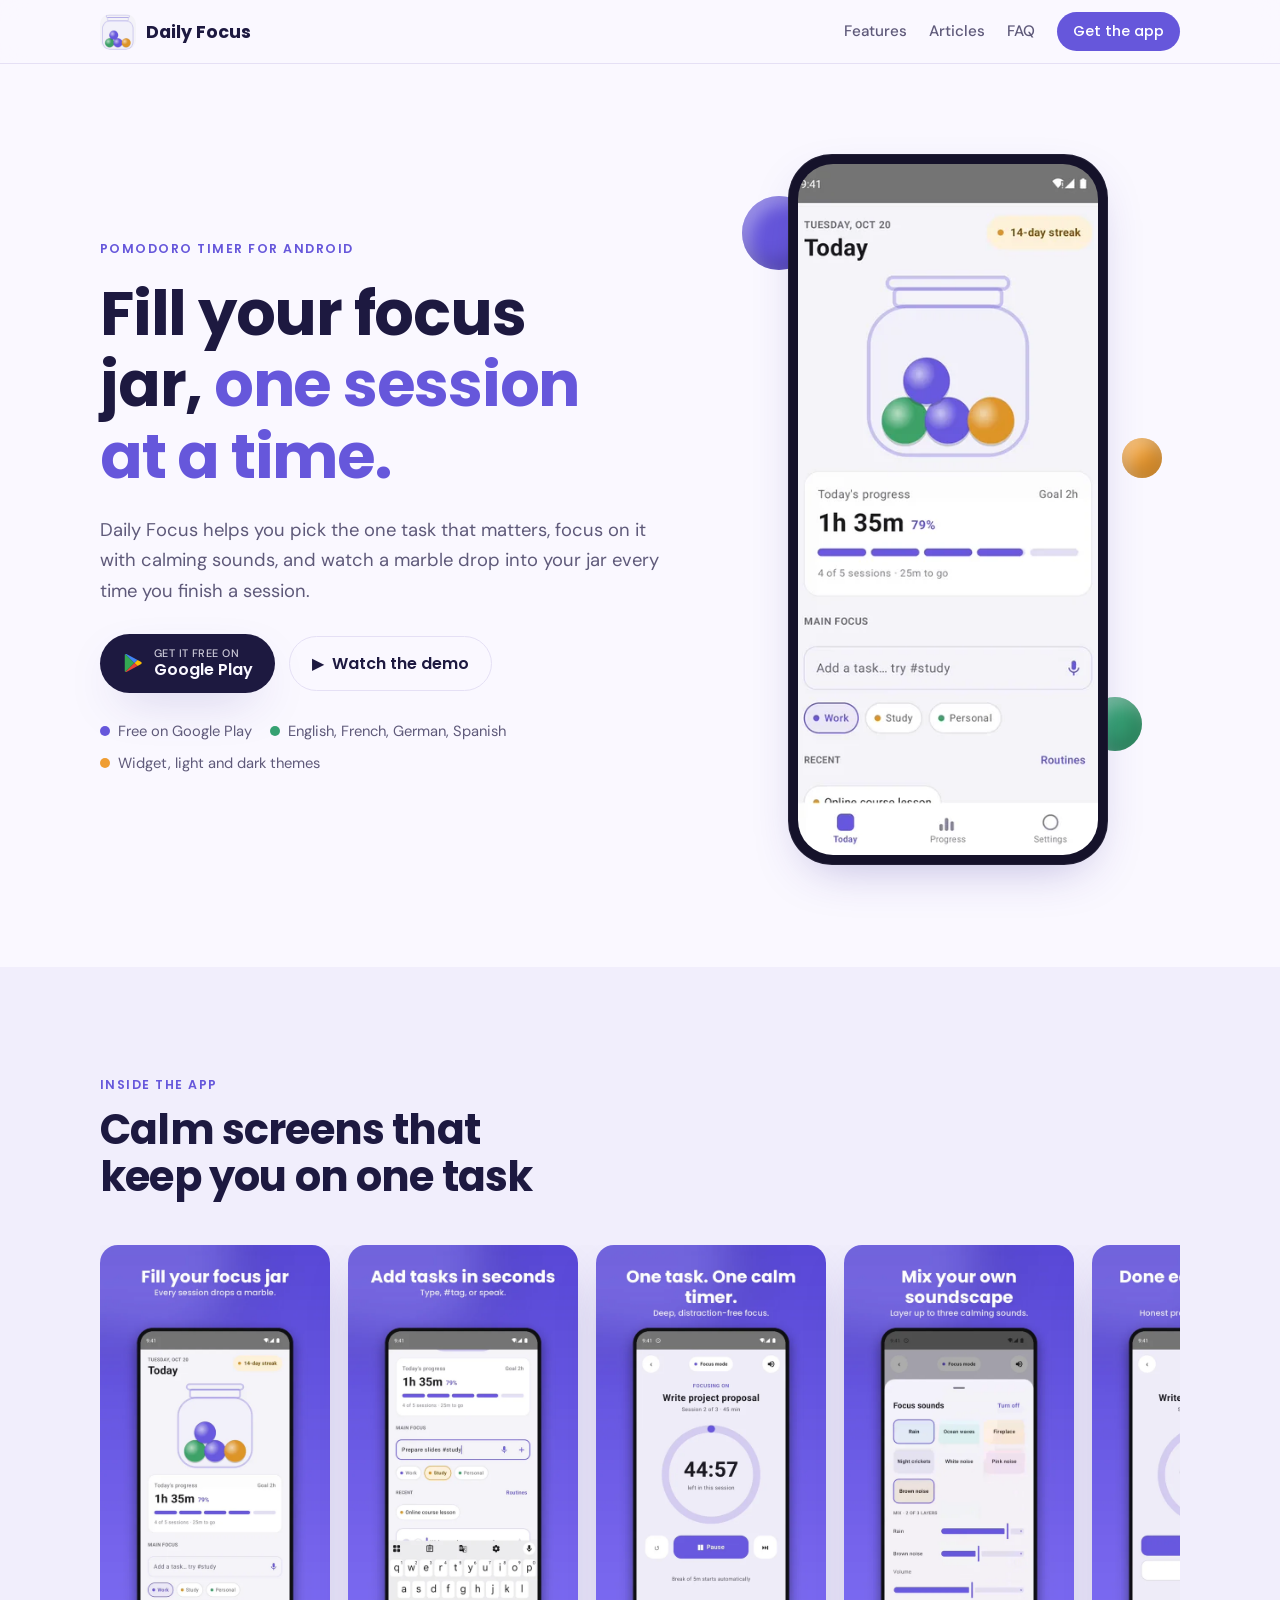
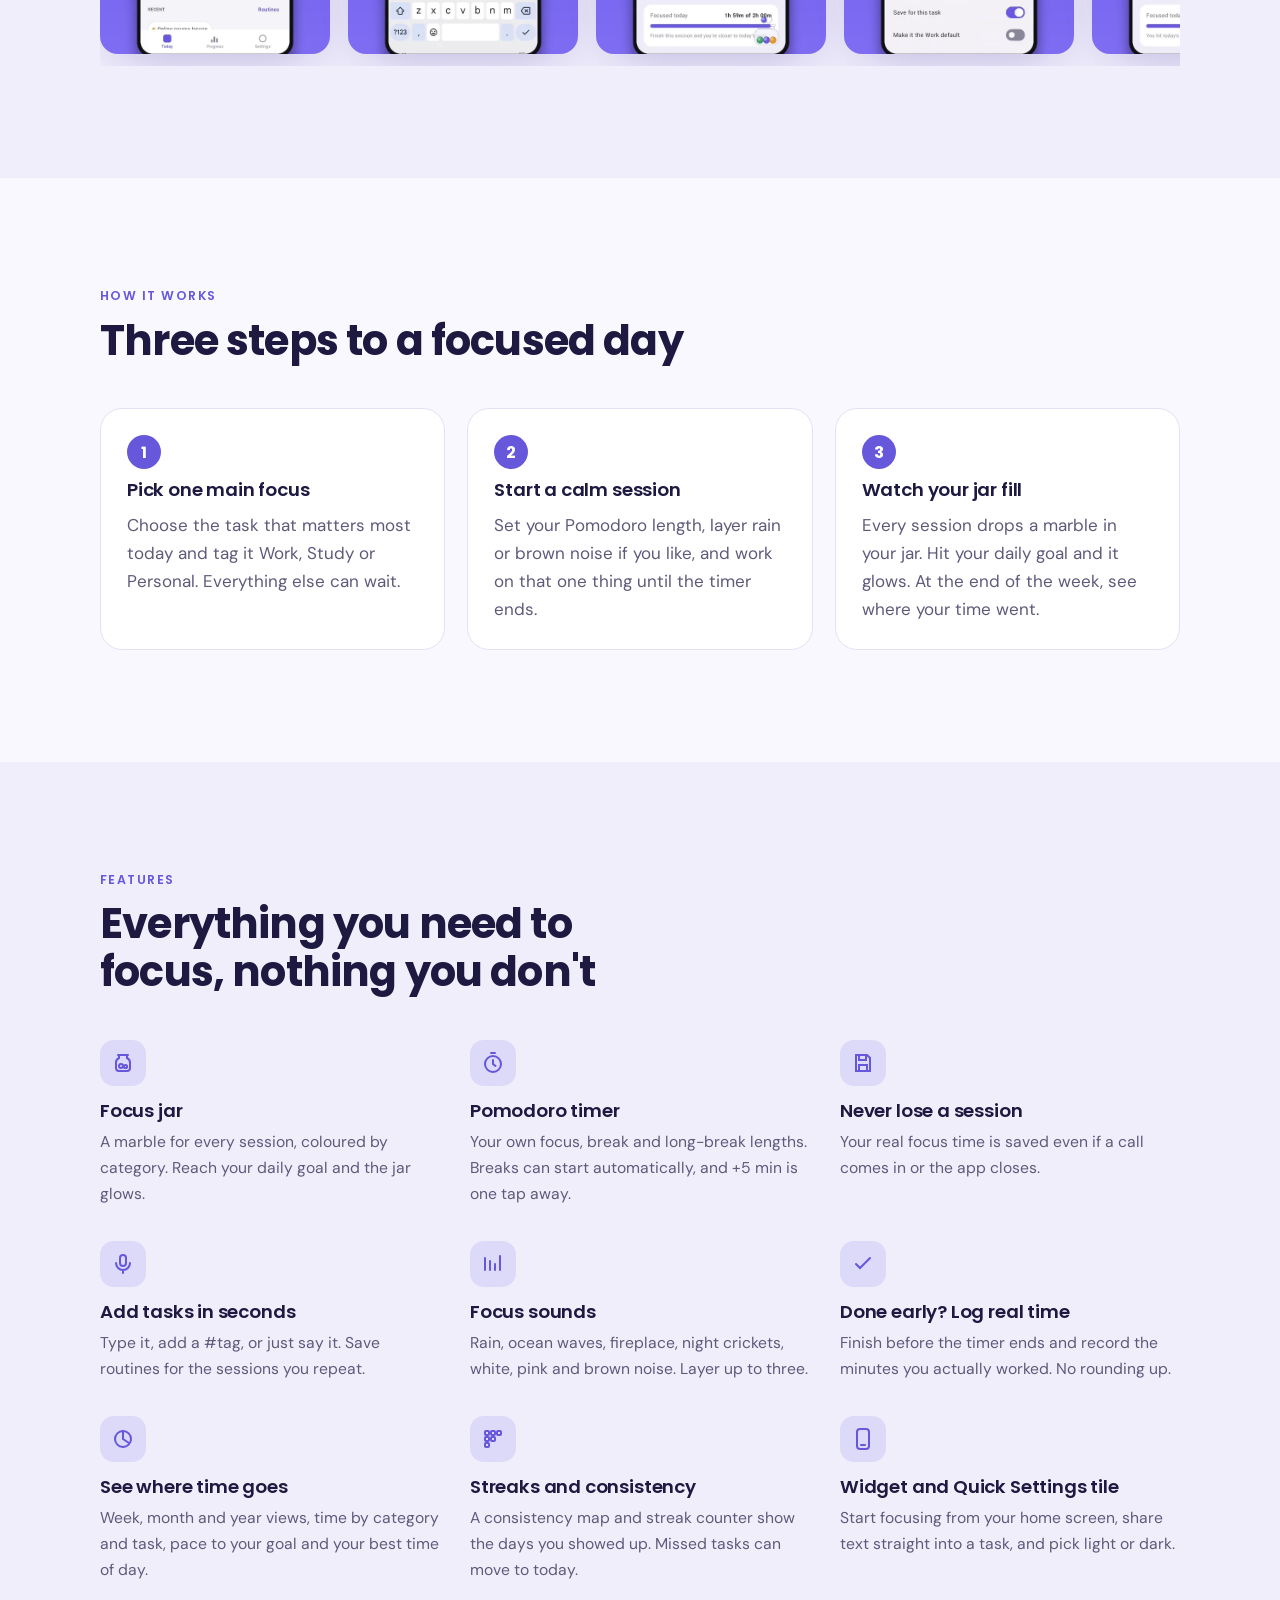
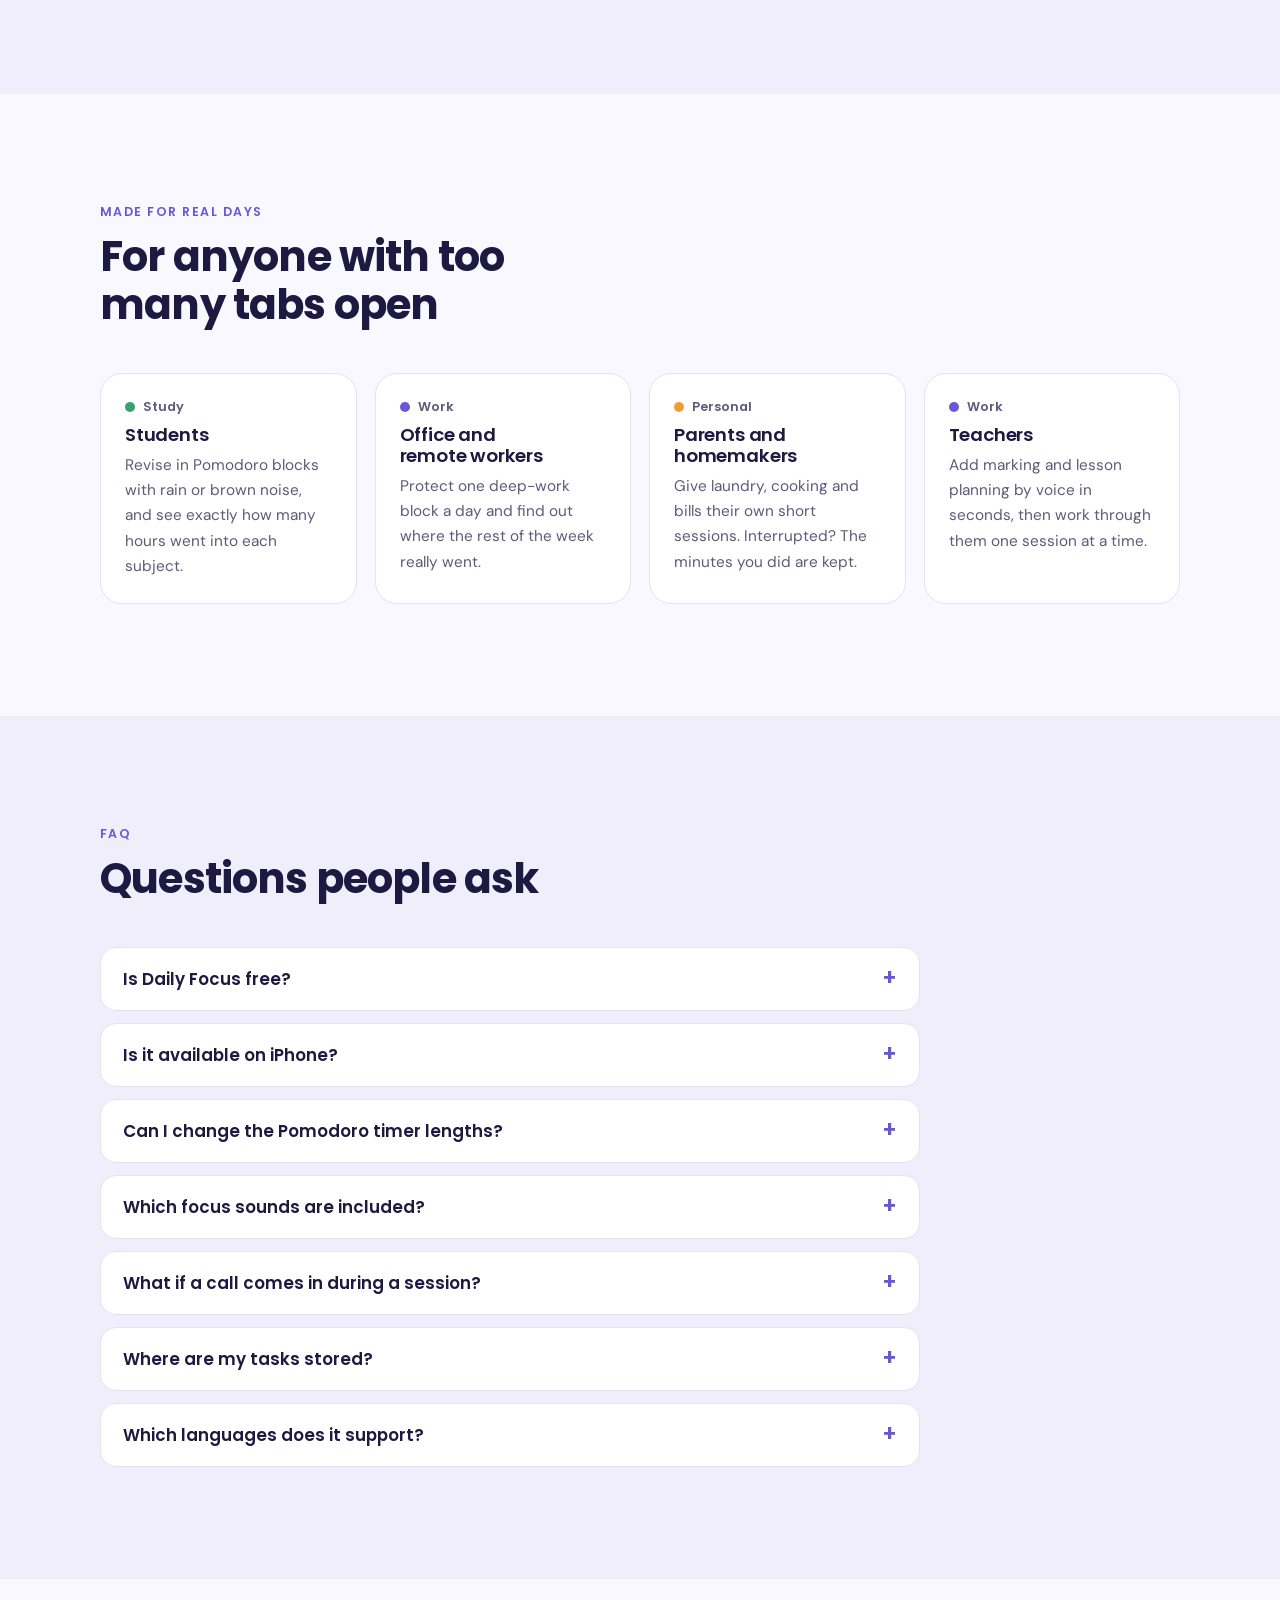
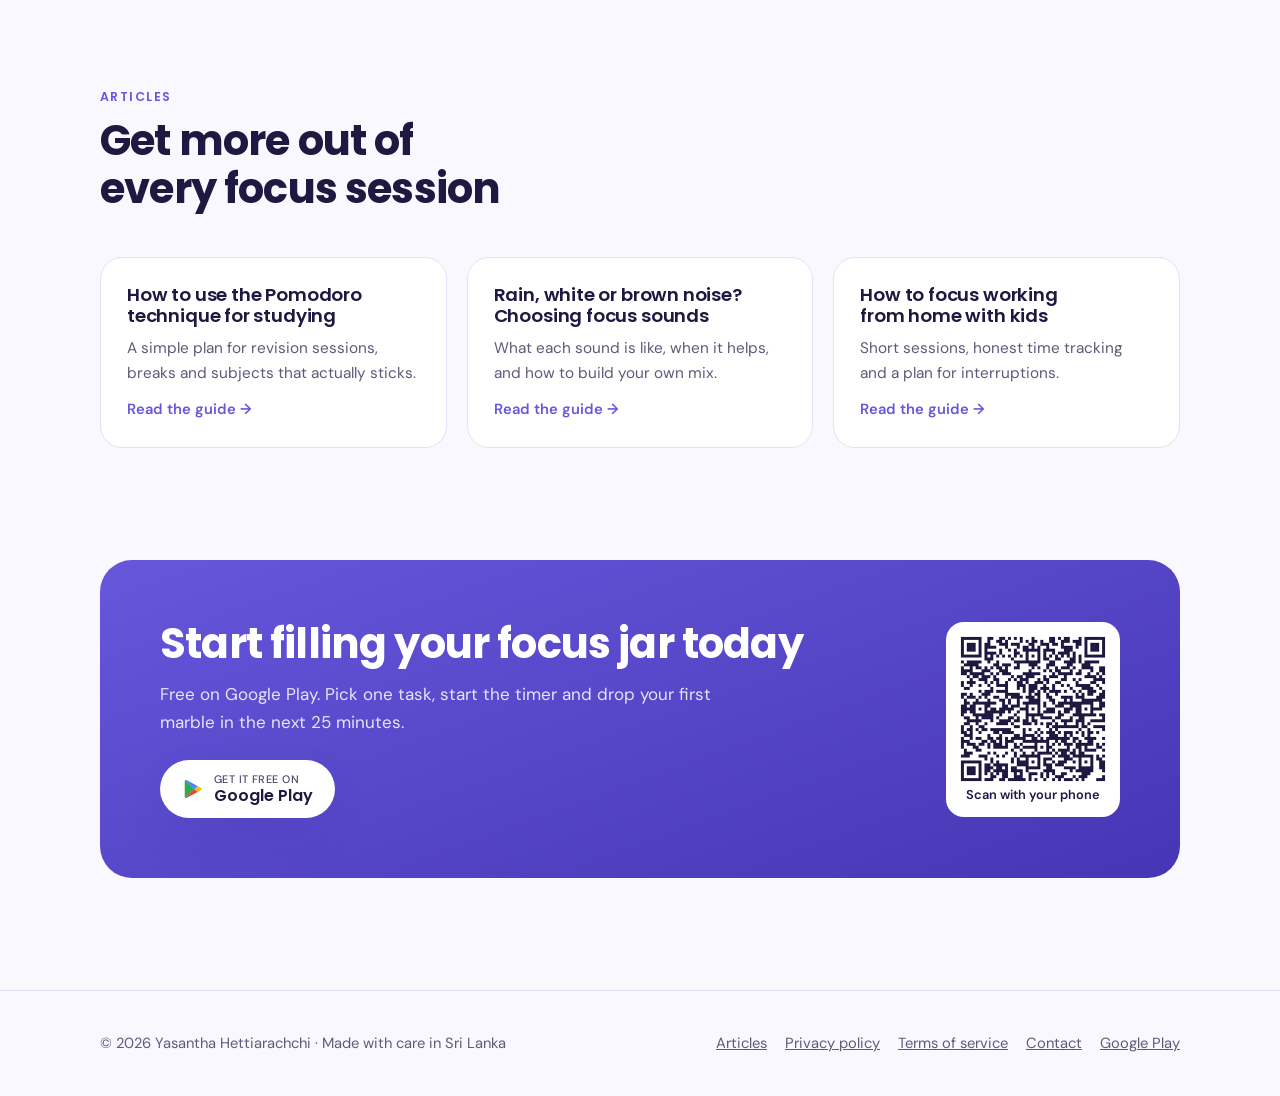
==== commit fa508698: "Add Daily Focus Terms of Service page Co-Authored-By: Claude Sonnet 5.5 <noreply@anthropic.com> Clau" ====
--- a/dailyfocus/index.html
+++ b/dailyfocus/index.html
@@ -224,6 +224,7 @@
     <nav aria-label="Footer">
       <a href="/dailyfocus/blog/">Articles</a>
       <a href="https://yasantha.github.io/privacy-policy.html">Privacy policy</a>
+      <a href="/dailyfocus/terms.html">Terms of service</a>
       <a href="mailto:yasantha.hettiarachchi@gmail.com">Contact</a>
       <a href="https://play.google.com/store/apps/details?id=com.myday.dailyfocus&amp;referrer=utm_source%3Dwebsite%26utm_medium%3Dlanding%26utm_campaign%3Dfooter">Google Play</a>
     </nav>
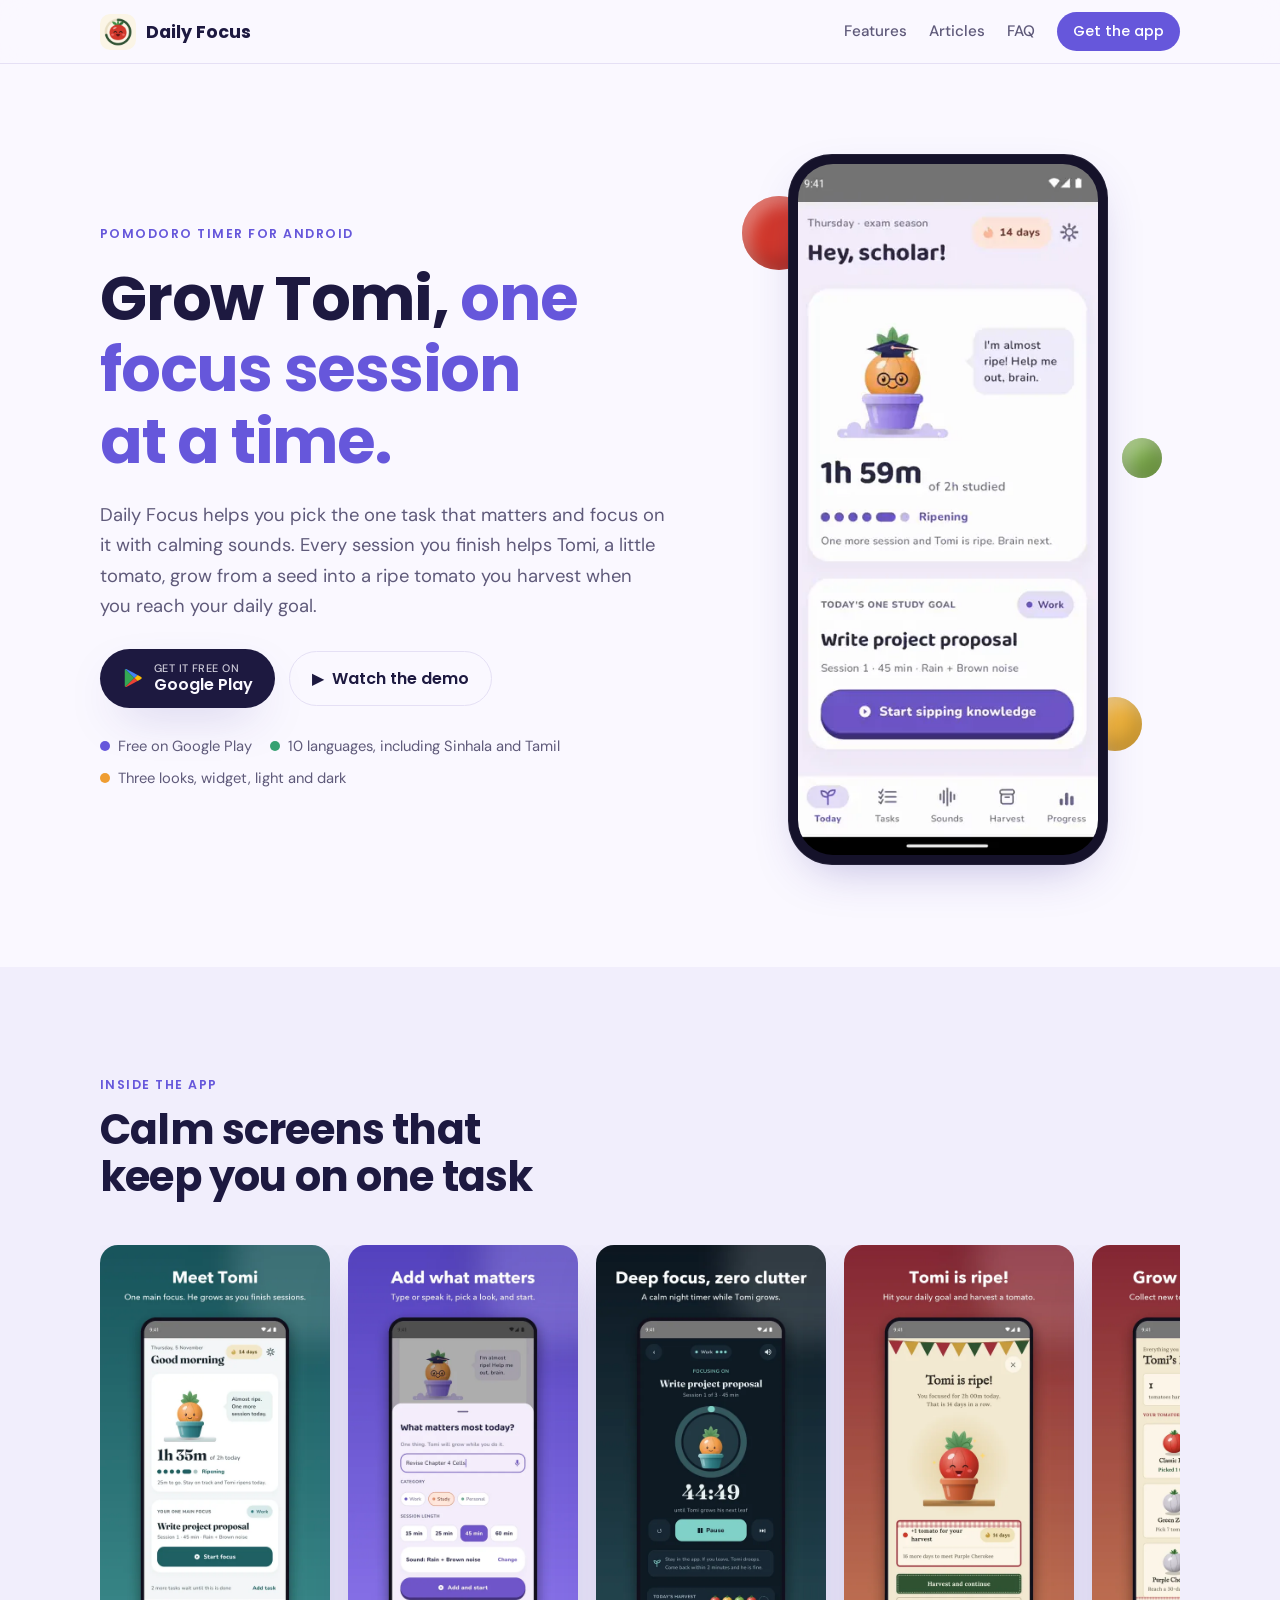
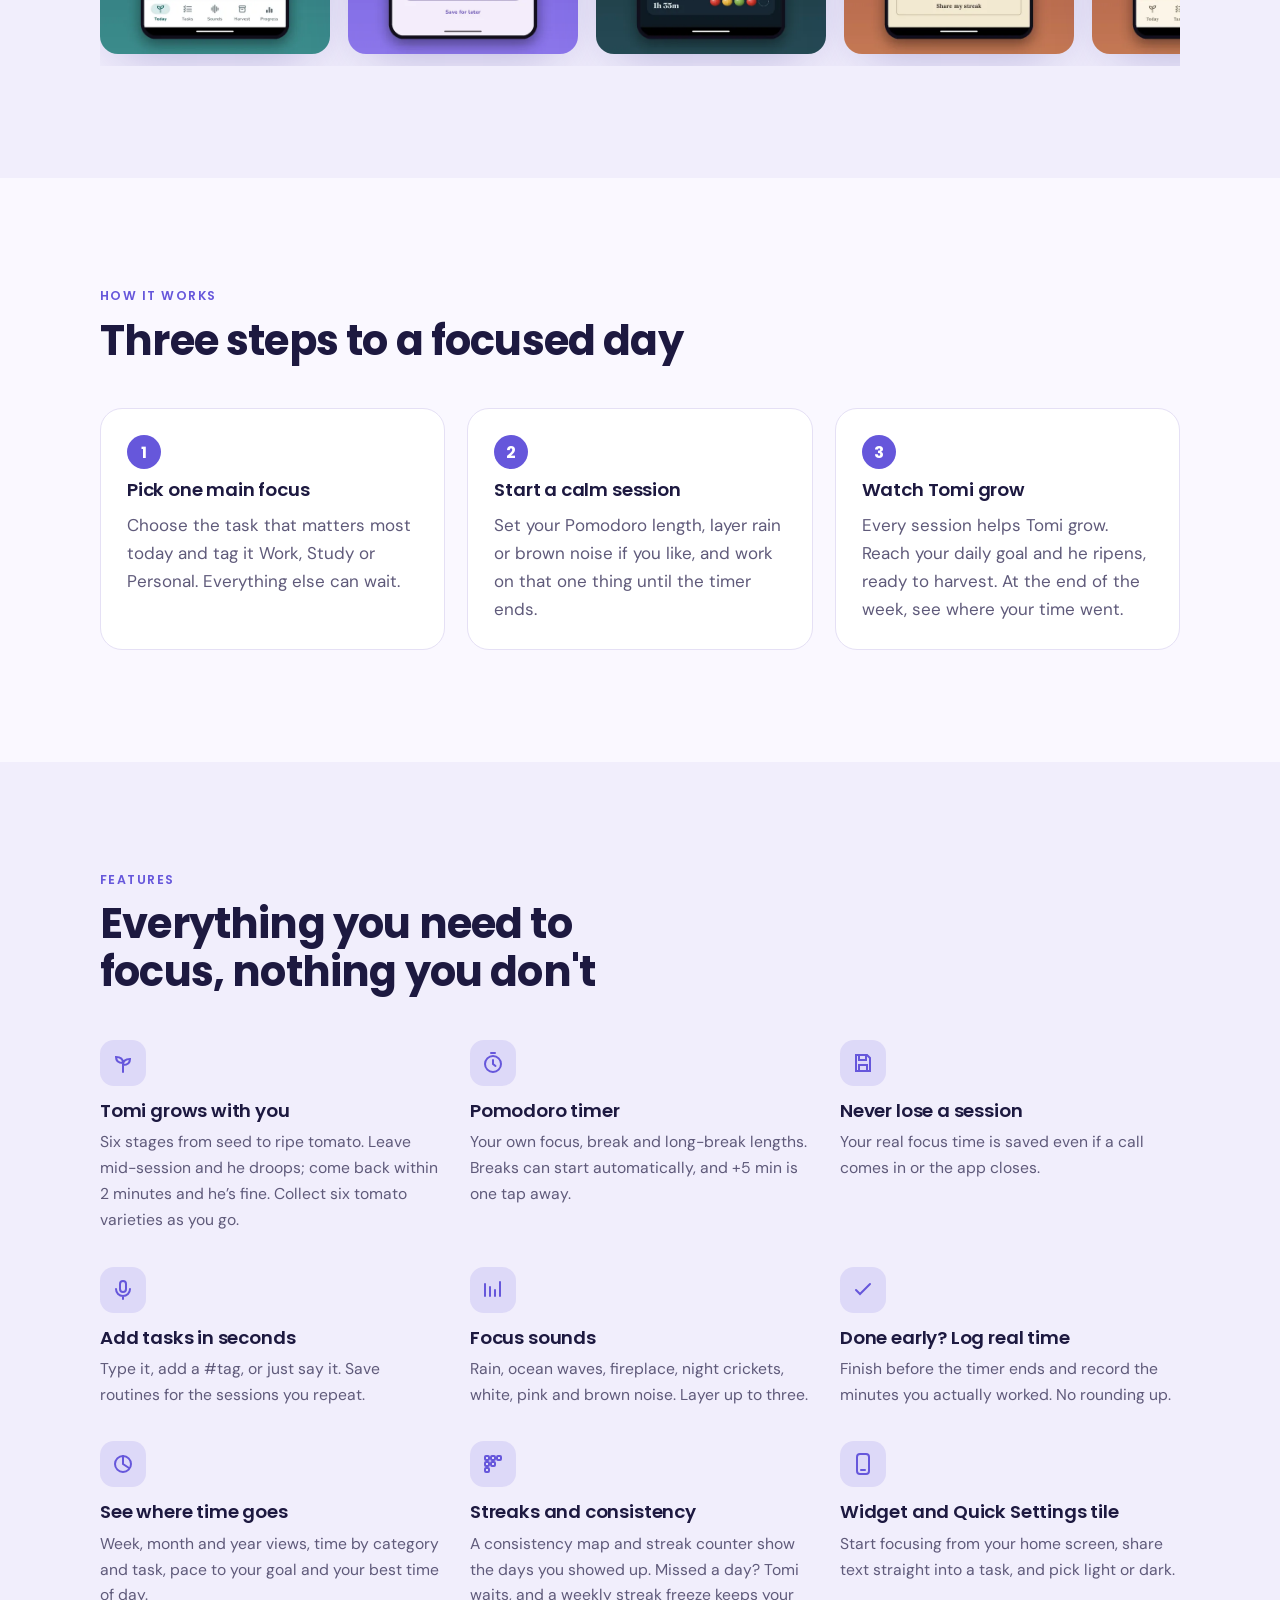
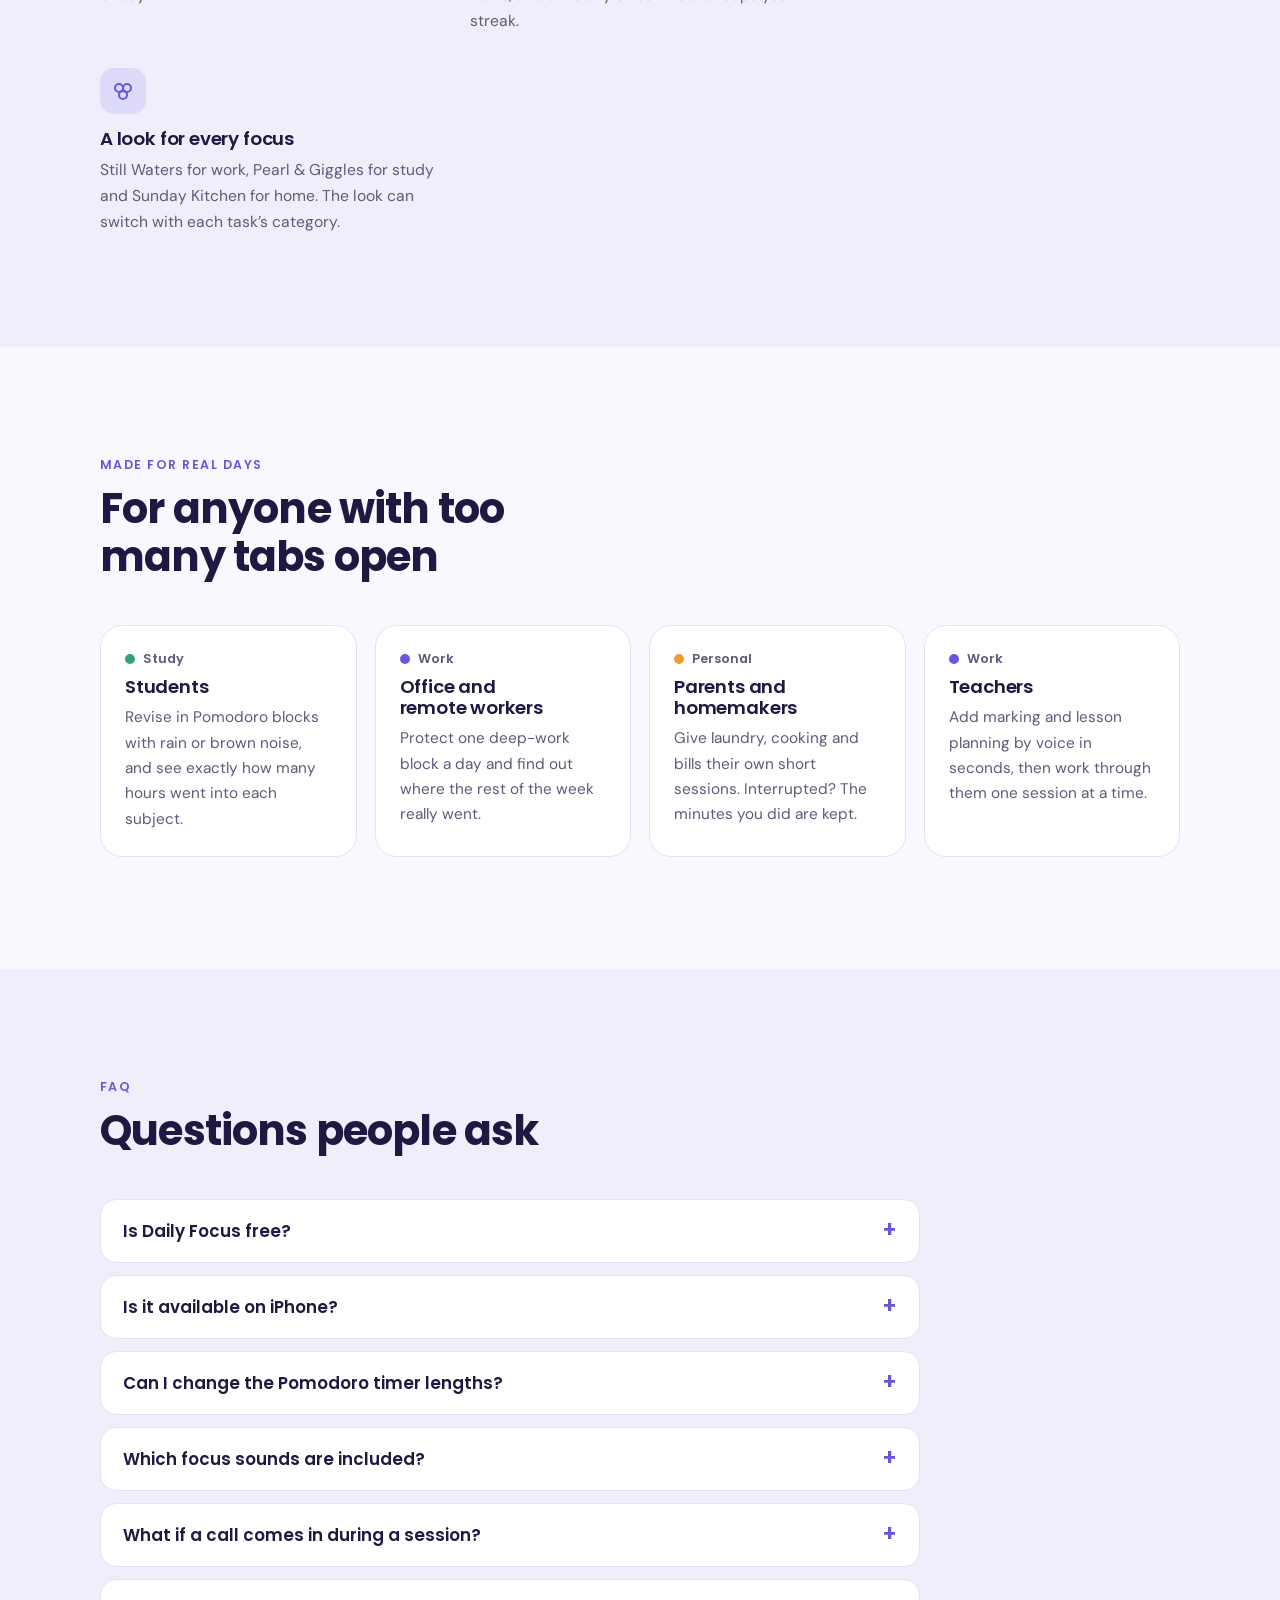
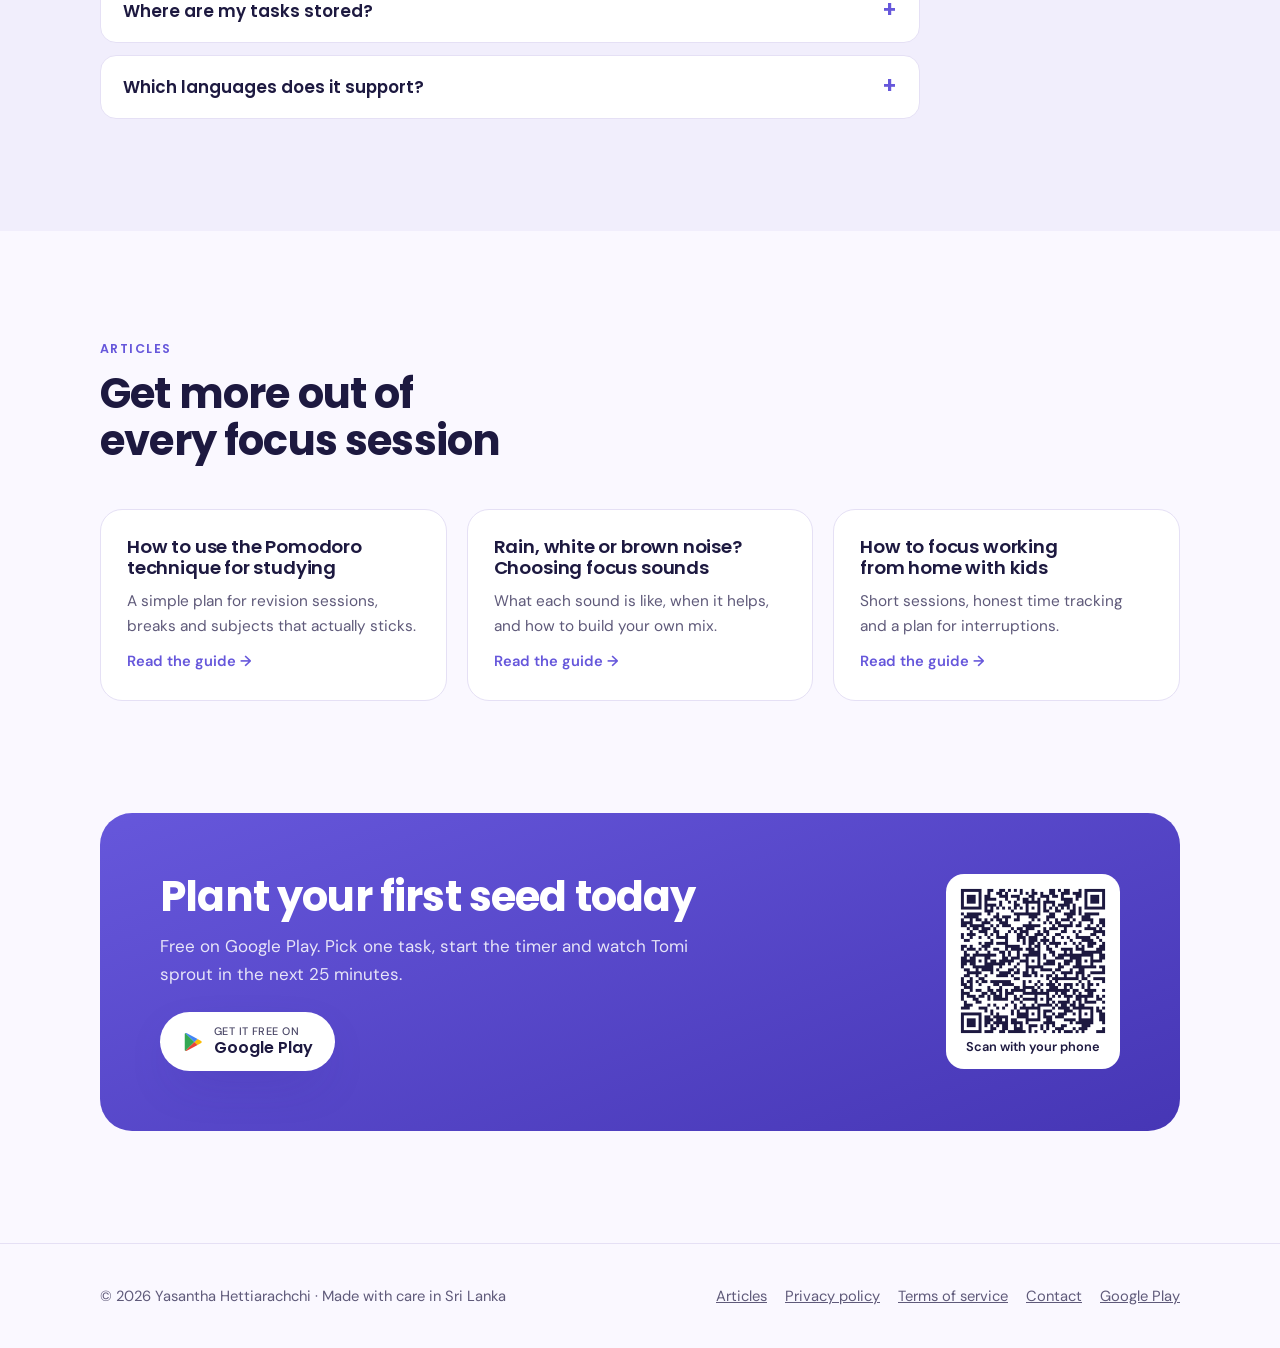
==== commit 4b5f2e3a: "Update Daily Focus site for 1.4.0: Tomi screenshots, demo video and copy Replace the focus-jar scree" ====
--- a/dailyfocus/index.html
+++ b/dailyfocus/index.html
@@ -3,8 +3,8 @@
 <head>
 <meta charset="utf-8">
 <meta name="viewport" content="width=device-width, initial-scale=1, viewport-fit=cover">
-<title>Daily Focus – Pomodoro Study Timer &amp; Focus Jar for Android</title>
-<meta name="description" content="Daily Focus is a free Pomodoro timer for Android. Pick one main focus, mix calming sounds, fill a focus jar with every session and see where your time goes.">
+<title>Daily Focus – Pomodoro Study Timer for Android | Grow Tomi the Tomato</title>
+<meta name="description" content="Daily Focus is a free Pomodoro timer for Android. Pick one main focus, mix calming sounds, and watch Tomi the tomato grow with every session you finish.">
 <link rel="canonical" href="https://yasantha.github.io/dailyfocus/">
 <meta name="theme-color" content="#6657db">
 <link rel="icon" href="/dailyfocus/favicon.ico" sizes="any">
@@ -12,13 +12,13 @@
 <link rel="apple-touch-icon" href="/dailyfocus/assets/mark-180.png">
 <meta property="og:type" content="website">
 <meta property="og:site_name" content="Daily Focus">
-<meta property="og:title" content="Daily Focus – Pomodoro timer that fills a jar with every session">
-<meta property="og:description" content="Free Pomodoro study timer for Android with focus sounds, a focus jar and progress charts.">
+<meta property="og:title" content="Daily Focus – the Pomodoro timer where a tomato grows as you focus">
+<meta property="og:description" content="Free Pomodoro study timer for Android with Tomi the tomato, focus sounds, three looks and progress charts.">
 <meta property="og:url" content="https://yasantha.github.io/dailyfocus/">
 <meta property="og:image" content="https://yasantha.github.io/dailyfocus/assets/og-image.png">
 <meta name="twitter:card" content="summary_large_image">
 <meta name="twitter:title" content="Daily Focus – Pomodoro timer for Android">
-<meta name="twitter:description" content="Pick one focus, mix calming sounds, fill your jar. Free on Google Play.">
+<meta name="twitter:description" content="Pick one focus, mix calming sounds, grow Tomi. Free on Google Play.">
 <meta name="twitter:image" content="https://yasantha.github.io/dailyfocus/assets/og-image.png">
 <link rel="preconnect" href="https://fonts.googleapis.com">
 <link rel="preconnect" href="https://fonts.gstatic.com" crossorigin>
@@ -31,11 +31,11 @@
   "name": "Daily Focus: Pomodoro Timer",
   "operatingSystem": "Android",
   "applicationCategory": "ProductivityApplication",
-  "description": "Pomodoro timer and study timer with a focus jar, layered focus sounds, quick task entry and progress charts.",
+  "description": "Pomodoro timer and study timer where Tomi the tomato grows with every session, with layered focus sounds, quick task entry, three looks and progress charts.",
   "url": "https://yasantha.github.io/dailyfocus/",
   "image": "https://yasantha.github.io/dailyfocus/assets/mark-512.png",
   "installUrl": "https://play.google.com/store/apps/details?id=com.myday.dailyfocus",
-  "inLanguage": ["en", "fr", "de", "es"],
+  "inLanguage": ["en", "fr", "de", "es", "pt-BR", "id", "tr", "hi", "ta", "si"],
   "offers": { "@type": "Offer", "price": "0", "priceCurrency": "USD" },
   "author": { "@type": "Person", "name": "Yasantha Hettiarachchi" }
 }
@@ -51,7 +51,7 @@
     { "@type": "Question", "name": "Which focus sounds does Daily Focus have?", "acceptedAnswer": { "@type": "Answer", "text": "Rain, ocean waves, fireplace, night crickets, white noise, pink noise and brown noise. You can layer up to three sounds, set the volume of each, and save a mix for a task." } },
     { "@type": "Question", "name": "What happens if a call comes in during a session?", "acceptedAnswer": { "@type": "Answer", "text": "Your real focus time is saved even if a call comes in or the app closes, so you do not lose the minutes you already worked." } },
     { "@type": "Question", "name": "Where are my tasks stored?", "acceptedAnswer": { "@type": "Answer", "text": "Your tasks and focus history are stored on your device." } },
-    { "@type": "Question", "name": "Which languages does Daily Focus support?", "acceptedAnswer": { "@type": "Answer", "text": "English, French, German and Spanish." } }
+    { "@type": "Question", "name": "Which languages does Daily Focus support?", "acceptedAnswer": { "@type": "Answer", "text": "English, French, German, Spanish, Portuguese, Indonesian, Turkish, Hindi, Tamil and Sinhala." } }
   ]
 }
 </script>
@@ -75,8 +75,8 @@
     <div class="wrap">
       <div class="hero-copy">
         <p class="eyebrow">Pomodoro timer for Android</p>
-        <h1>Fill your focus jar, <em>one session at a time.</em></h1>
-        <p class="lead">Daily Focus helps you pick the one task that matters, focus on it with calming sounds, and watch a marble drop into your jar every time you finish a session.</p>
+        <h1>Grow Tomi, <em>one focus session at a time.</em></h1>
+        <p class="lead">Daily Focus helps you pick the one task that matters and focus on it with calming sounds. Every session you finish helps Tomi, a little tomato, grow from a seed into a ripe tomato you harvest when you reach your daily goal.</p>
         <div class="hero-actions">
           <a class="btn btn-play" href="https://play.google.com/store/apps/details?id=com.myday.dailyfocus&amp;referrer=utm_source%3Dwebsite%26utm_medium%3Dlanding%26utm_campaign%3Dhero">
             <svg viewBox="0 0 24 24" aria-hidden="true"><path fill="#34a853" d="M3.6 2.3 13.5 12l-9.9 9.7c-.4-.2-.6-.6-.6-1.1V3.4c0-.5.2-.9.6-1.1z"/><path fill="#fbbc04" d="m17 8.6-3.5 3.4 3.5 3.4 3.9-2.2c.8-.5.8-1.7 0-2.2z"/><path fill="#4285f4" d="M3.6 2.3c.3-.2.8-.2 1.2 0L17 8.6 13.5 12z"/><path fill="#ea4335" d="M13.5 12 17 15.4 4.8 21.7c-.4.2-.9.2-1.2 0z"/></svg>
@@ -86,8 +86,8 @@
         </div>
         <ul class="facts">
           <li><span class="dot v"></span>Free on Google Play</li>
-          <li><span class="dot g"></span>English, French, German, Spanish</li>
-          <li><span class="dot a"></span>Widget, light and dark themes</li>
+          <li><span class="dot g"></span>10 languages, including Sinhala and Tamil</li>
+          <li><span class="dot a"></span>Three looks, widget, light and dark</li>
         </ul>
       </div>
       <div class="hero-visual">
@@ -95,7 +95,7 @@
         <span class="marble m2" aria-hidden="true"></span>
         <span class="marble m3" aria-hidden="true"></span>
         <div class="phone">
-          <video src="/dailyfocus/assets/hero-loop.mp4" poster="/dailyfocus/assets/hero-poster.webp" autoplay muted loop playsinline aria-label="Daily Focus app demo: adding a task, running the timer and filling the focus jar"></video>
+          <video src="/dailyfocus/assets/hero-loop.mp4" poster="/dailyfocus/assets/hero-poster.webp" autoplay muted loop playsinline aria-label="Daily Focus app demo: the Today screen, a focus session while Tomi grows, Tomi ripening and the harvest"></video>
         </div>
       </div>
     </div>
@@ -108,14 +108,15 @@
         <h2 id="shots-title">Calm screens that keep you on one task</h2>
       </div>
       <div class="shots">
-        <figure><img src="/dailyfocus/assets/shots/01_focus-jar.webp" alt="Today screen with the focus jar filling with marbles" width="540" height="960" loading="lazy"></figure>
-        <figure><img src="/dailyfocus/assets/shots/02_add-tasks.webp" alt="Adding a task by typing with a #study tag or by voice" width="540" height="960" loading="lazy"></figure>
-        <figure><img src="/dailyfocus/assets/shots/03_calm-timer.webp" alt="Distraction-free Pomodoro timer for one task" width="540" height="960" loading="lazy"></figure>
-        <figure><img src="/dailyfocus/assets/shots/04_soundscape.webp" alt="Mixing up to three focus sounds such as rain and brown noise" width="540" height="960" loading="lazy"></figure>
-        <figure><img src="/dailyfocus/assets/shots/05_log-real-time.webp" alt="Finishing early and logging the real minutes worked" width="540" height="960" loading="lazy"></figure>
-        <figure><img src="/dailyfocus/assets/shots/06_celebrate-goal.webp" alt="The jar glowing when the daily goal is reached" width="540" height="960" loading="lazy"></figure>
-        <figure><img src="/dailyfocus/assets/shots/07_where-time-goes.webp" alt="Charts showing where focus time went by category" width="540" height="960" loading="lazy"></figure>
-        <figure><img src="/dailyfocus/assets/shots/08_light-or-dark.webp" alt="Daily Focus in dark theme" width="540" height="960" loading="lazy"></figure>
+        <figure><img src="/dailyfocus/assets/shots/1_meet_tomi.webp" alt="Today screen with Tomi growing towards the daily goal" width="540" height="960" loading="lazy"></figure>
+        <figure><img src="/dailyfocus/assets/shots/2_add_in_seconds.webp" alt="Adding a task by typing or speaking it, with a category, length and sound" width="540" height="960" loading="lazy"></figure>
+        <figure><img src="/dailyfocus/assets/shots/3_deep_focus.webp" alt="A calm night timer for one task while Tomi grows" width="540" height="960" loading="lazy"></figure>
+        <figure><img src="/dailyfocus/assets/shots/4_goal_reached.webp" alt="Tomi is ripe when the daily goal is reached" width="540" height="960" loading="lazy"></figure>
+        <figure><img src="/dailyfocus/assets/shots/5_harvest.webp" alt="Tomi’s Harvest with six tomato varieties to collect" width="540" height="960" loading="lazy"></figure>
+        <figure><img src="/dailyfocus/assets/shots/6_three_looks.webp" alt="Choosing between the Still Waters, Pearl and Giggles, and Sunday Kitchen looks" width="540" height="960" loading="lazy"></figure>
+        <figure><img src="/dailyfocus/assets/shots/7_welcome_back.webp" alt="Welcome back screen: Tomi waited and a streak freeze can save the streak" width="540" height="960" loading="lazy"></figure>
+        <figure><img src="/dailyfocus/assets/shots/8_progress.webp" alt="Progress charts with hours by category and the best time to focus" width="540" height="960" loading="lazy"></figure>
+        <figure><img src="/dailyfocus/assets/shots/9_share.webp" alt="A shareable streak card for Story or square" width="540" height="960" loading="lazy"></figure>
       </div>
     </div>
   </section>
@@ -129,7 +130,7 @@
       <div class="steps">
         <div class="step"><h3>Pick one main focus</h3><p>Choose the task that matters most today and tag it Work, Study or Personal. Everything else can wait.</p></div>
         <div class="step"><h3>Start a calm session</h3><p>Set your Pomodoro length, layer rain or brown noise if you like, and work on that one thing until the timer ends.</p></div>
-        <div class="step"><h3>Watch your jar fill</h3><p>Every session drops a marble in your jar. Hit your daily goal and it glows. At the end of the week, see where your time went.</p></div>
+        <div class="step"><h3>Watch Tomi grow</h3><p>Every session helps Tomi grow. Reach your daily goal and he ripens, ready to harvest. At the end of the week, see where your time went.</p></div>
       </div>
     </div>
   </section>
@@ -141,15 +142,16 @@
         <h2 id="features-title">Everything you need to focus, nothing you don't</h2>
       </div>
       <div class="features">
-        <div class="feature"><div class="ico"><svg viewBox="0 0 24 24" fill="none" stroke="currentColor" stroke-width="2" stroke-linecap="round"><path d="M7 4h10M8 4v3a5 5 0 0 0-3 4.6V17a3 3 0 0 0 3 3h8a3 3 0 0 0 3-3v-5.4A5 5 0 0 0 16 7V4"/><circle cx="10" cy="15" r="2"/><circle cx="14.5" cy="15.5" r="1.6"/></svg></div><h3>Focus jar</h3><p>A marble for every session, coloured by category. Reach your daily goal and the jar glows.</p></div>
+        <div class="feature"><div class="ico"><svg viewBox="0 0 24 24" fill="none" stroke="currentColor" stroke-width="2" stroke-linecap="round"><path d="M12 21v-9M12 12c0-4-3-6-7-6 0 4 3 6 7 6zM12 14c0-4 3-6 7-6 0 4-3 6-7 6z"/></svg></div><h3>Tomi grows with you</h3><p>Six stages from seed to ripe tomato. Leave mid-session and he droops; come back within 2 minutes and he’s fine. Collect six tomato varieties as you go.</p></div>
         <div class="feature"><div class="ico"><svg viewBox="0 0 24 24" fill="none" stroke="currentColor" stroke-width="2" stroke-linecap="round"><circle cx="12" cy="13" r="8"/><path d="M12 9v4l2.5 2M10 2h4"/></svg></div><h3>Pomodoro timer</h3><p>Your own focus, break and long-break lengths. Breaks can start automatically, and +5 min is one tap away.</p></div>
         <div class="feature"><div class="ico"><svg viewBox="0 0 24 24" fill="none" stroke="currentColor" stroke-width="2" stroke-linecap="round"><path d="M5 4h11l3 3v13H5z"/><path d="M8 4v5h7V4M8 20v-6h8v6"/></svg></div><h3>Never lose a session</h3><p>Your real focus time is saved even if a call comes in or the app closes.</p></div>
         <div class="feature"><div class="ico"><svg viewBox="0 0 24 24" fill="none" stroke="currentColor" stroke-width="2" stroke-linecap="round"><rect x="9" y="3" width="6" height="11" rx="3"/><path d="M5 11a7 7 0 0 0 14 0M12 18v3"/></svg></div><h3>Add tasks in seconds</h3><p>Type it, add a #tag, or just say it. Save routines for the sessions you repeat.</p></div>
         <div class="feature"><div class="ico"><svg viewBox="0 0 24 24" fill="none" stroke="currentColor" stroke-width="2" stroke-linecap="round"><path d="M4 18V6M9 18V9M14 18v-6M19 18V4"/></svg></div><h3>Focus sounds</h3><p>Rain, ocean waves, fireplace, night crickets, white, pink and brown noise. Layer up to three.</p></div>
         <div class="feature"><div class="ico"><svg viewBox="0 0 24 24" fill="none" stroke="currentColor" stroke-width="2" stroke-linecap="round"><path d="m5 12 4 4 10-10"/></svg></div><h3>Done early? Log real time</h3><p>Finish before the timer ends and record the minutes you actually worked. No rounding up.</p></div>
         <div class="feature"><div class="ico"><svg viewBox="0 0 24 24" fill="none" stroke="currentColor" stroke-width="2" stroke-linecap="round"><circle cx="12" cy="12" r="8"/><path d="M12 4v8l6 4"/></svg></div><h3>See where time goes</h3><p>Week, month and year views, time by category and task, pace to your goal and your best time of day.</p></div>
-        <div class="feature"><div class="ico"><svg viewBox="0 0 24 24" fill="none" stroke="currentColor" stroke-width="2" stroke-linecap="round"><rect x="4" y="4" width="4" height="4" rx="1"/><rect x="10" y="4" width="4" height="4" rx="1"/><rect x="16" y="4" width="4" height="4" rx="1"/><rect x="4" y="10" width="4" height="4" rx="1"/><rect x="10" y="10" width="4" height="4" rx="1"/><rect x="4" y="16" width="4" height="4" rx="1"/></svg></div><h3>Streaks and consistency</h3><p>A consistency map and streak counter show the days you showed up. Missed tasks can move to today.</p></div>
+        <div class="feature"><div class="ico"><svg viewBox="0 0 24 24" fill="none" stroke="currentColor" stroke-width="2" stroke-linecap="round"><rect x="4" y="4" width="4" height="4" rx="1"/><rect x="10" y="4" width="4" height="4" rx="1"/><rect x="16" y="4" width="4" height="4" rx="1"/><rect x="4" y="10" width="4" height="4" rx="1"/><rect x="10" y="10" width="4" height="4" rx="1"/><rect x="4" y="16" width="4" height="4" rx="1"/></svg></div><h3>Streaks and consistency</h3><p>A consistency map and streak counter show the days you showed up. Missed a day? Tomi waits, and a weekly streak freeze keeps your streak.</p></div>
         <div class="feature"><div class="ico"><svg viewBox="0 0 24 24" fill="none" stroke="currentColor" stroke-width="2" stroke-linecap="round"><rect x="6" y="2" width="12" height="20" rx="3"/><path d="M10 18h4"/></svg></div><h3>Widget and Quick Settings tile</h3><p>Start focusing from your home screen, share text straight into a task, and pick light or dark.</p></div>
+        <div class="feature"><div class="ico"><svg viewBox="0 0 24 24" fill="none" stroke="currentColor" stroke-width="2" stroke-linecap="round"><circle cx="8" cy="9" r="4"/><circle cx="16" cy="9" r="4"/><circle cx="12" cy="16" r="4"/></svg></div><h3>A look for every focus</h3><p>Still Waters for work, Pearl &amp; Giggles for study and Sunday Kitchen for home. The look can switch with each task’s category.</p></div>
       </div>
     </div>
   </section>
@@ -182,7 +184,7 @@
         <details><summary>Which focus sounds are included?</summary><p>Rain, ocean waves, fireplace, night crickets, white noise, pink noise and brown noise. Layer up to three, set the volume of each, and save a mix for a task.</p></details>
         <details><summary>What if a call comes in during a session?</summary><p>Your real focus time is saved even if a call comes in or the app closes, so you keep the minutes you already worked.</p></details>
         <details><summary>Where are my tasks stored?</summary><p>Your tasks and focus history are stored on your device. See the <a href="https://yasantha.github.io/privacy-policy.html">privacy policy</a> for details about ads and data.</p></details>
-        <details><summary>Which languages does it support?</summary><p>English, French, German and Spanish.</p></details>
+        <details><summary>Which languages does it support?</summary><p>English, French, German, Spanish, Portuguese, Indonesian, Turkish, Hindi, Tamil and Sinhala.</p></details>
       </div>
     </div>
   </section>
@@ -205,8 +207,8 @@
     <div class="wrap">
       <div class="cta">
         <div>
-          <h2>Start filling your focus jar today</h2>
-          <p>Free on Google Play. Pick one task, start the timer and drop your first marble in the next 25 minutes.</p>
+          <h2>Plant your first seed today</h2>
+          <p>Free on Google Play. Pick one task, start the timer and watch Tomi sprout in the next 25 minutes.</p>
           <a class="btn btn-play" href="https://play.google.com/store/apps/details?id=com.myday.dailyfocus&amp;referrer=utm_source%3Dwebsite%26utm_medium%3Dlanding%26utm_campaign%3Dfooter_cta">
             <svg viewBox="0 0 24 24" aria-hidden="true"><path fill="#34a853" d="M3.6 2.3 13.5 12l-9.9 9.7c-.4-.2-.6-.6-.6-1.1V3.4c0-.5.2-.9.6-1.1z"/><path fill="#fbbc04" d="m17 8.6-3.5 3.4 3.5 3.4 3.9-2.2c.8-.5.8-1.7 0-2.2z"/><path fill="#4285f4" d="M3.6 2.3c.3-.2.8-.2 1.2 0L17 8.6 13.5 12z"/><path fill="#ea4335" d="M13.5 12 17 15.4 4.8 21.7c-.4.2-.9.2-1.2 0z"/></svg>
             <span><small>Get it free on</small>Google Play</span>
--- a/dailyfocus/assets/site.css
+++ b/dailyfocus/assets/site.css
@@ -87,9 +87,9 @@
 .phone { width: min(320px, 78vw); aspect-ratio: 720 / 1600; border-radius: 44px; padding: 10px; background: #15122a; box-shadow: var(--shadow), 0 0 0 1px rgba(255,255,255,.06) inset; position: relative; z-index: 1; }
 .phone video, .phone img { width: 100%; height: 100%; object-fit: cover; border-radius: 35px; }
 .marble { position: absolute; border-radius: 50%; box-shadow: inset -8px -10px 18px rgba(0,0,0,.18), inset 8px 8px 16px rgba(255,255,255,.35); animation: float 6s ease-in-out infinite; }
-.m1 { width: 74px; height: 74px; background: var(--violet); top: 6%; left: -46px; }
-.m2 { width: 54px; height: 54px; background: var(--green); bottom: 16%; right: -34px; animation-delay: -2s; }
-.m3 { width: 40px; height: 40px; background: var(--amber); top: 40%; right: -54px; animation-delay: -4s; }
+.m1 { width: 74px; height: 74px; background: #D2382B; top: 6%; left: -46px; }
+.m2 { width: 54px; height: 54px; background: #F2B53A; bottom: 16%; right: -34px; animation-delay: -2s; }
+.m3 { width: 40px; height: 40px; background: #7FAE4E; top: 40%; right: -54px; animation-delay: -4s; }
 @keyframes float { 50% { transform: translateY(-14px); } }
 @media (max-width: 880px) { .hero .wrap { grid-template-columns: 1fr; } .hero-visual { margin-top: 12px; } }
 
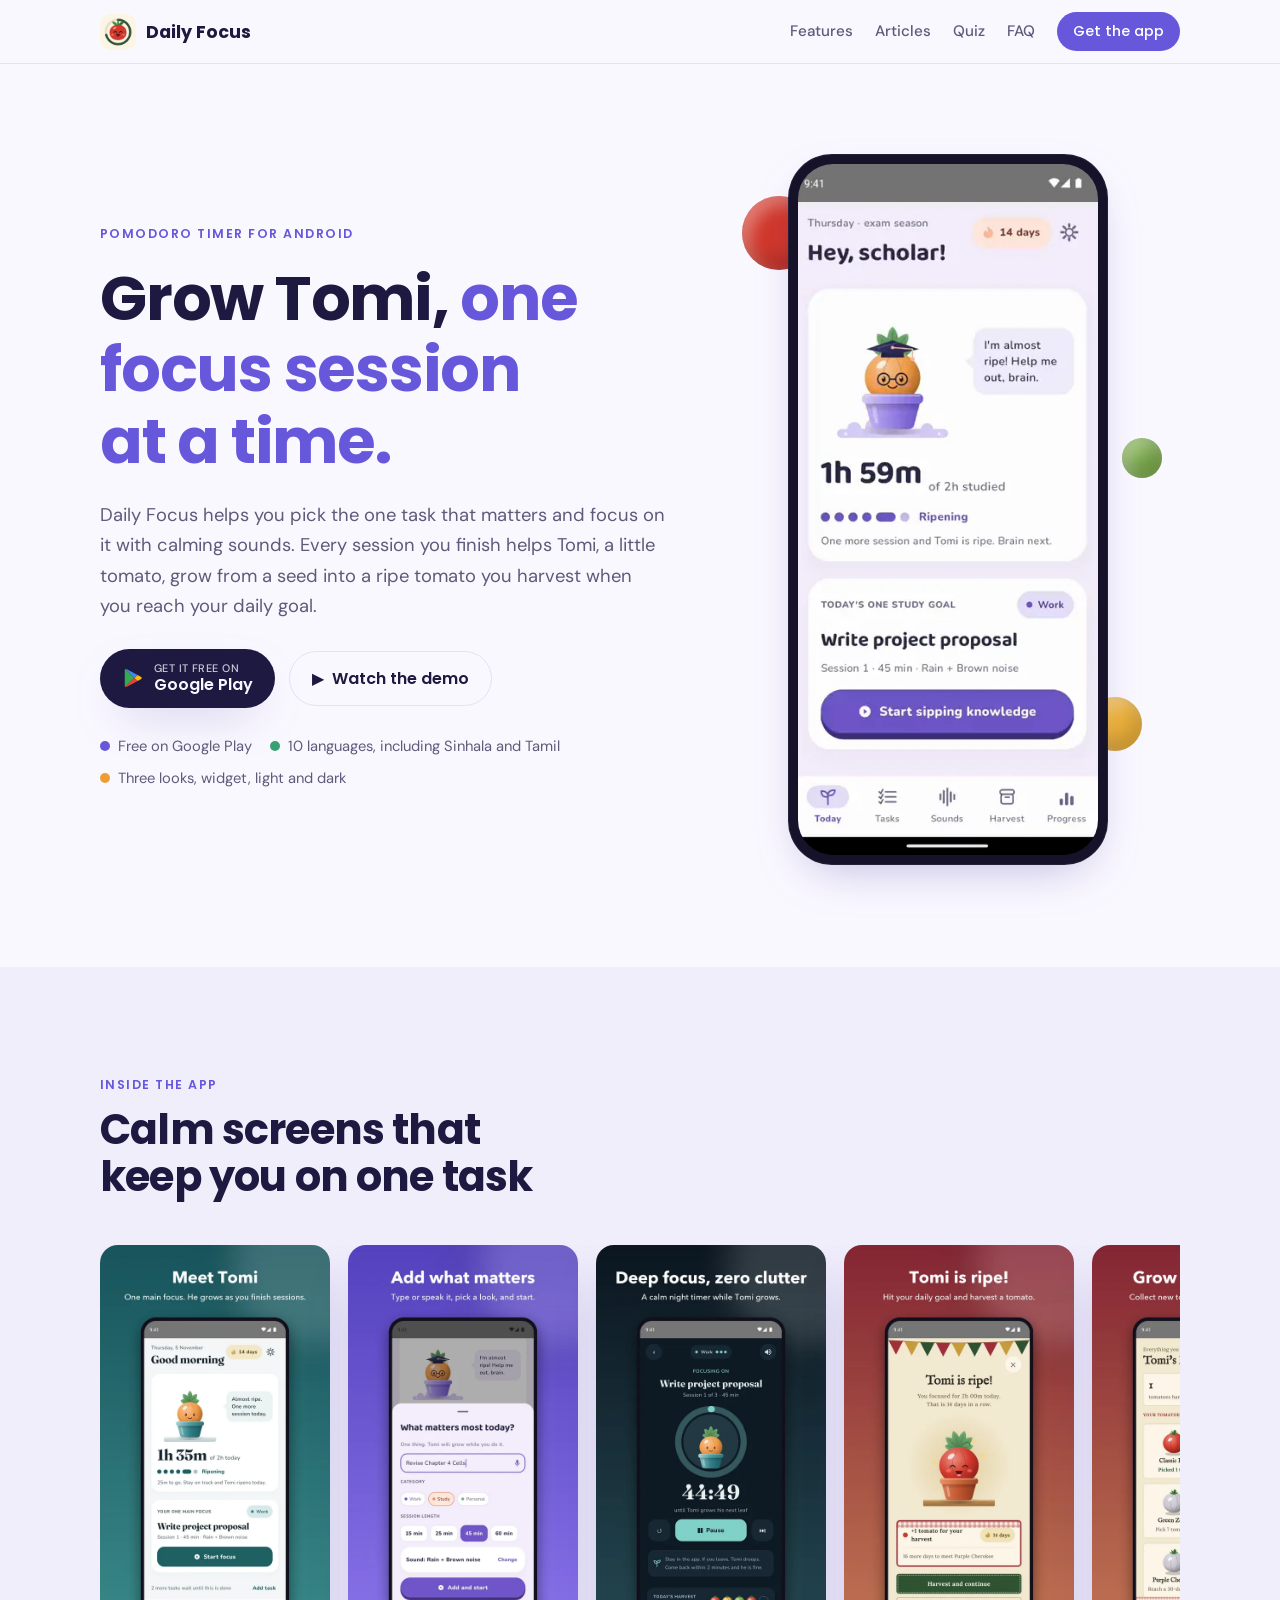
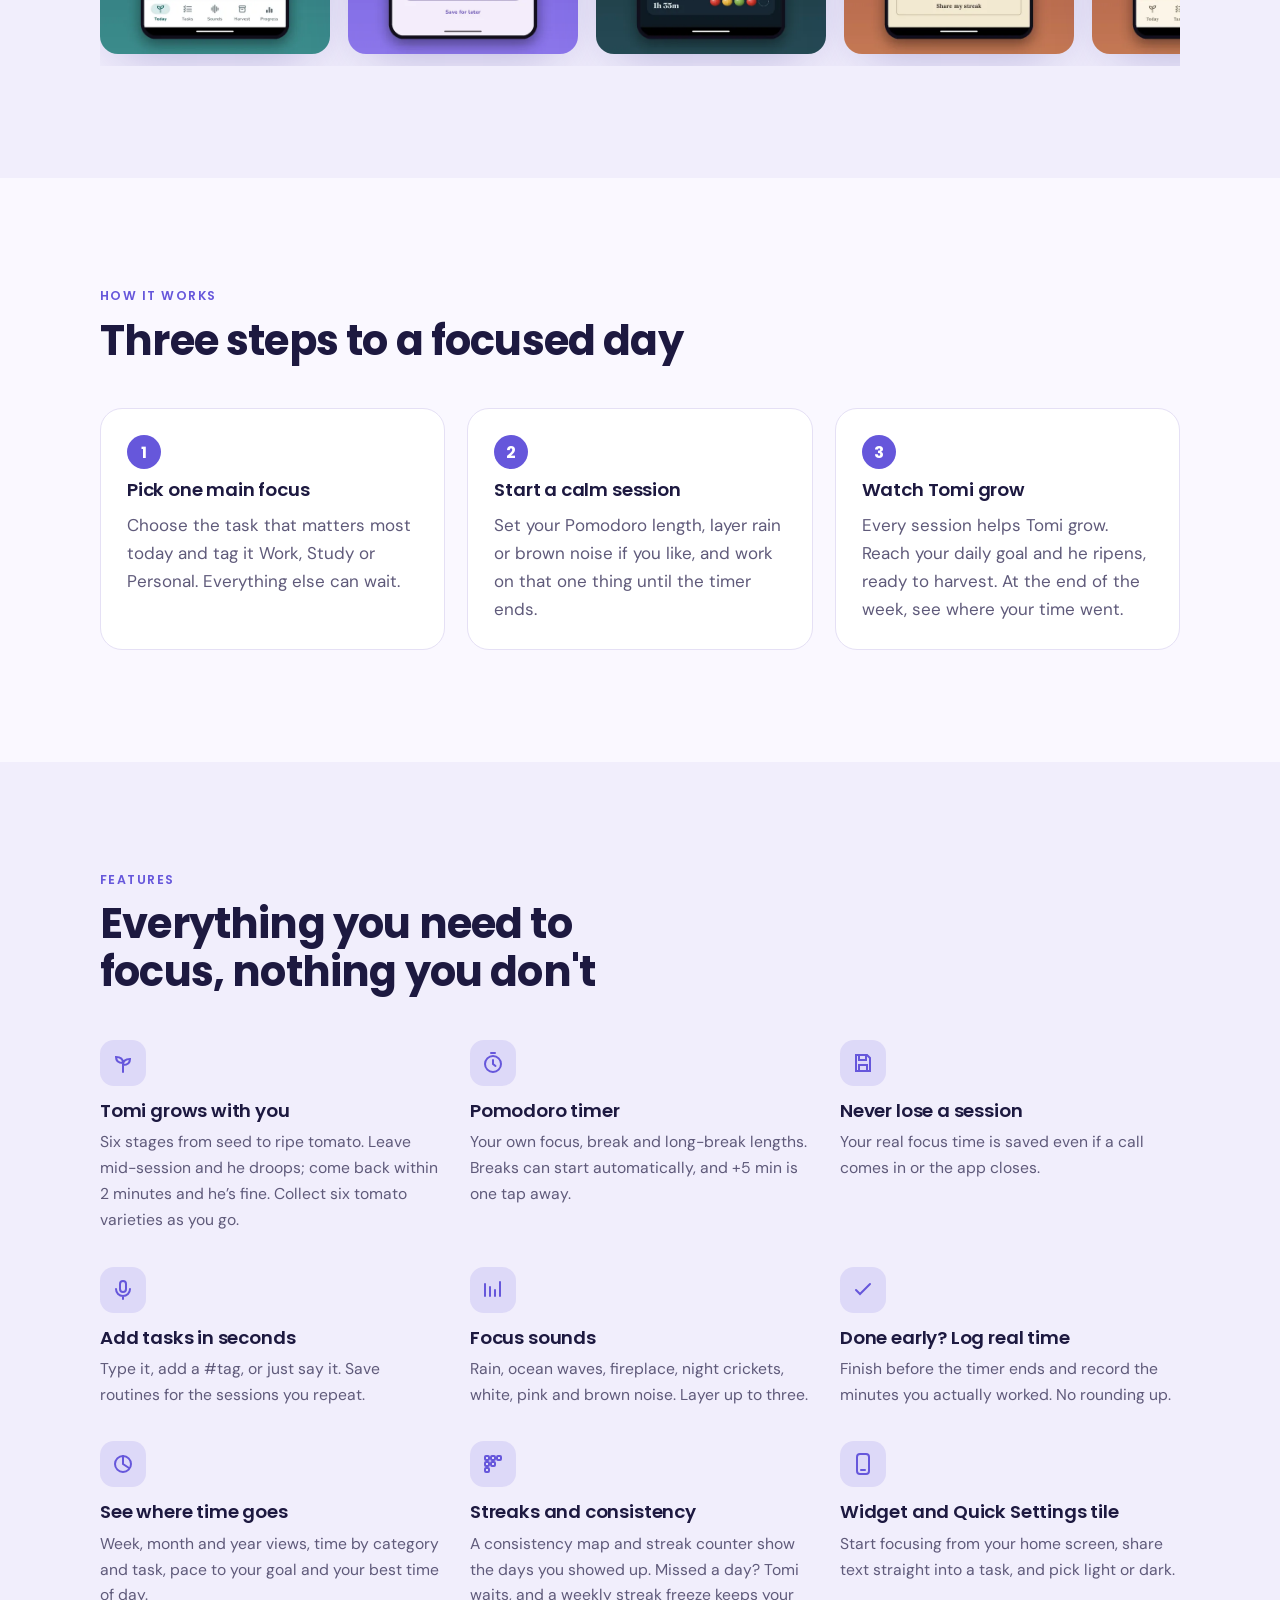
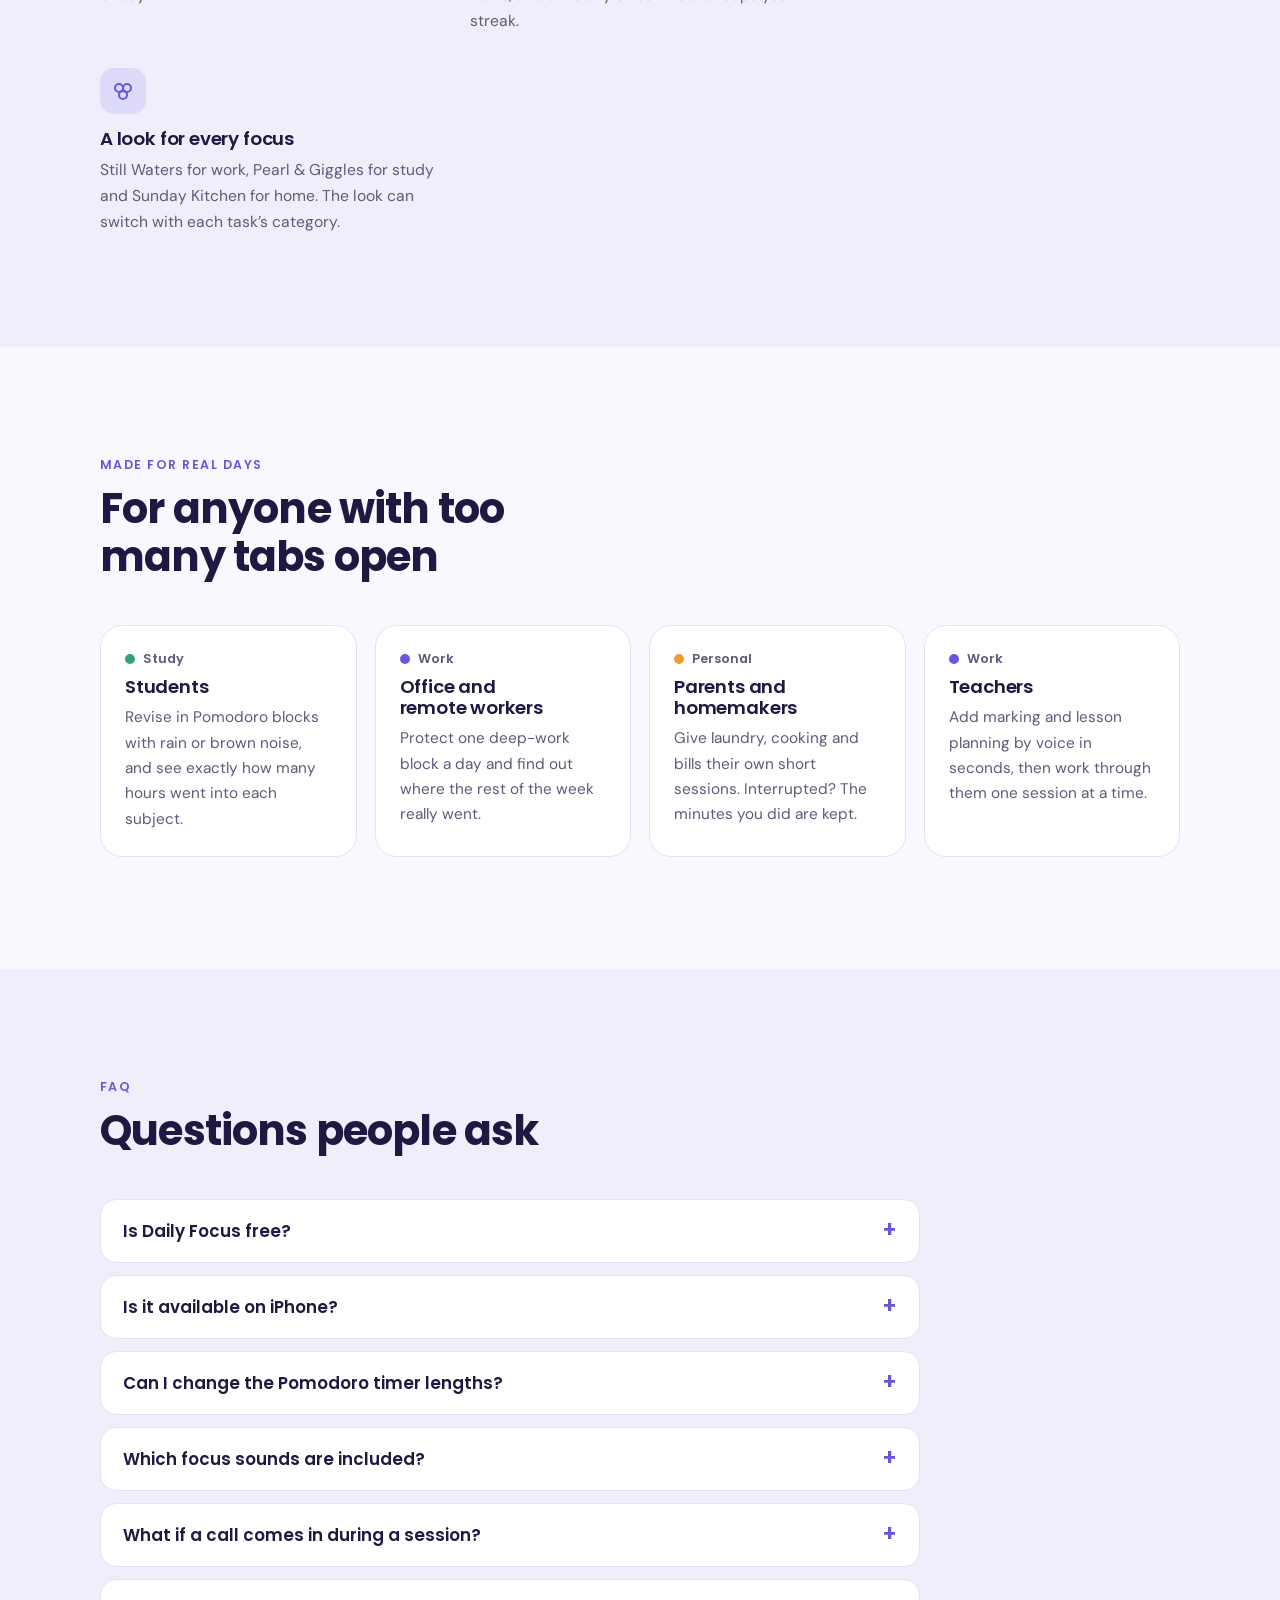
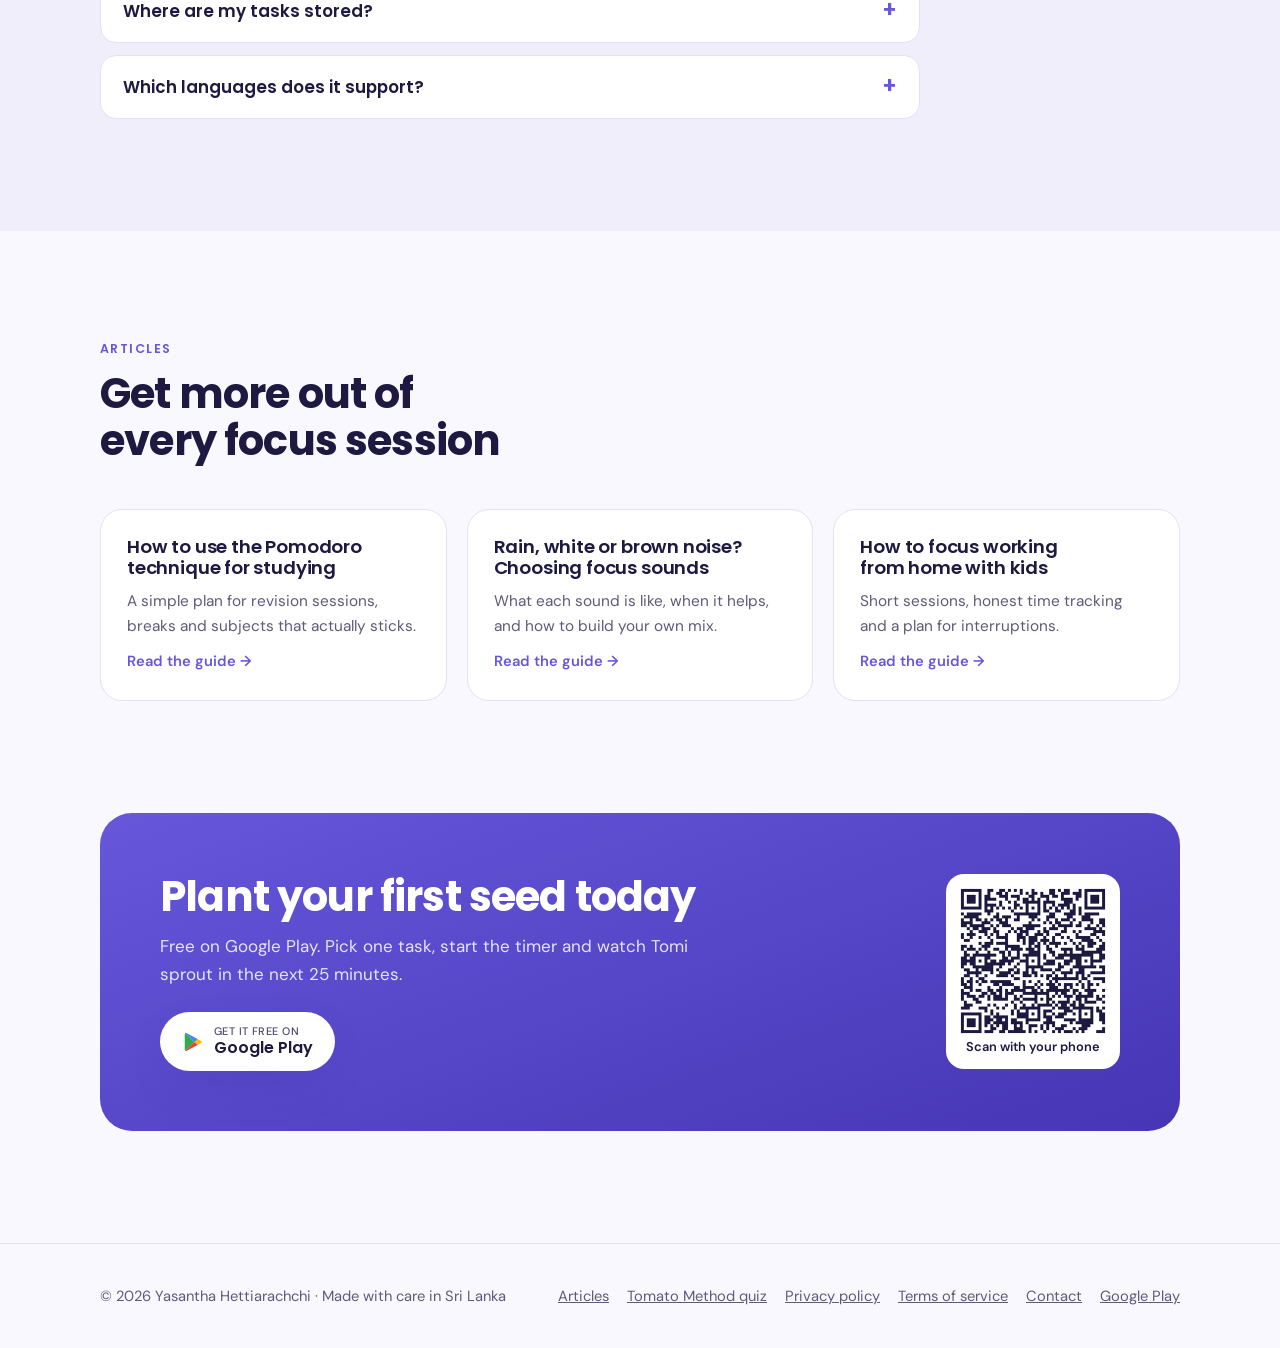
==== commit 36fdb1ec: "Add Tomato Method quiz page to Daily Focus site Co-Authored-By: Claude Sonnet 5.5 <noreply@anthropic" ====
--- a/dailyfocus/index.html
+++ b/dailyfocus/index.html
@@ -64,6 +64,7 @@
     <nav class="nav" aria-label="Main">
       <a class="hide-sm" href="#features">Features</a>
       <a class="hide-sm" href="/dailyfocus/blog/">Articles</a>
+      <a class="hide-sm" href="/dailyfocus/quiz/">Quiz</a>
       <a class="hide-sm" href="#faq">FAQ</a>
       <a class="btn btn-small" href="https://play.google.com/store/apps/details?id=com.myday.dailyfocus&amp;referrer=utm_source%3Dwebsite%26utm_medium%3Dlanding%26utm_campaign%3Dheader">Get the app</a>
     </nav>
@@ -225,6 +226,7 @@
     <p>© 2026 Yasantha Hettiarachchi · Made with care in Sri Lanka</p>
     <nav aria-label="Footer">
       <a href="/dailyfocus/blog/">Articles</a>
+      <a href="/dailyfocus/quiz/">Tomato Method quiz</a>
       <a href="https://yasantha.github.io/privacy-policy.html">Privacy policy</a>
       <a href="/dailyfocus/terms.html">Terms of service</a>
       <a href="mailto:yasantha.hettiarachchi@gmail.com">Contact</a>
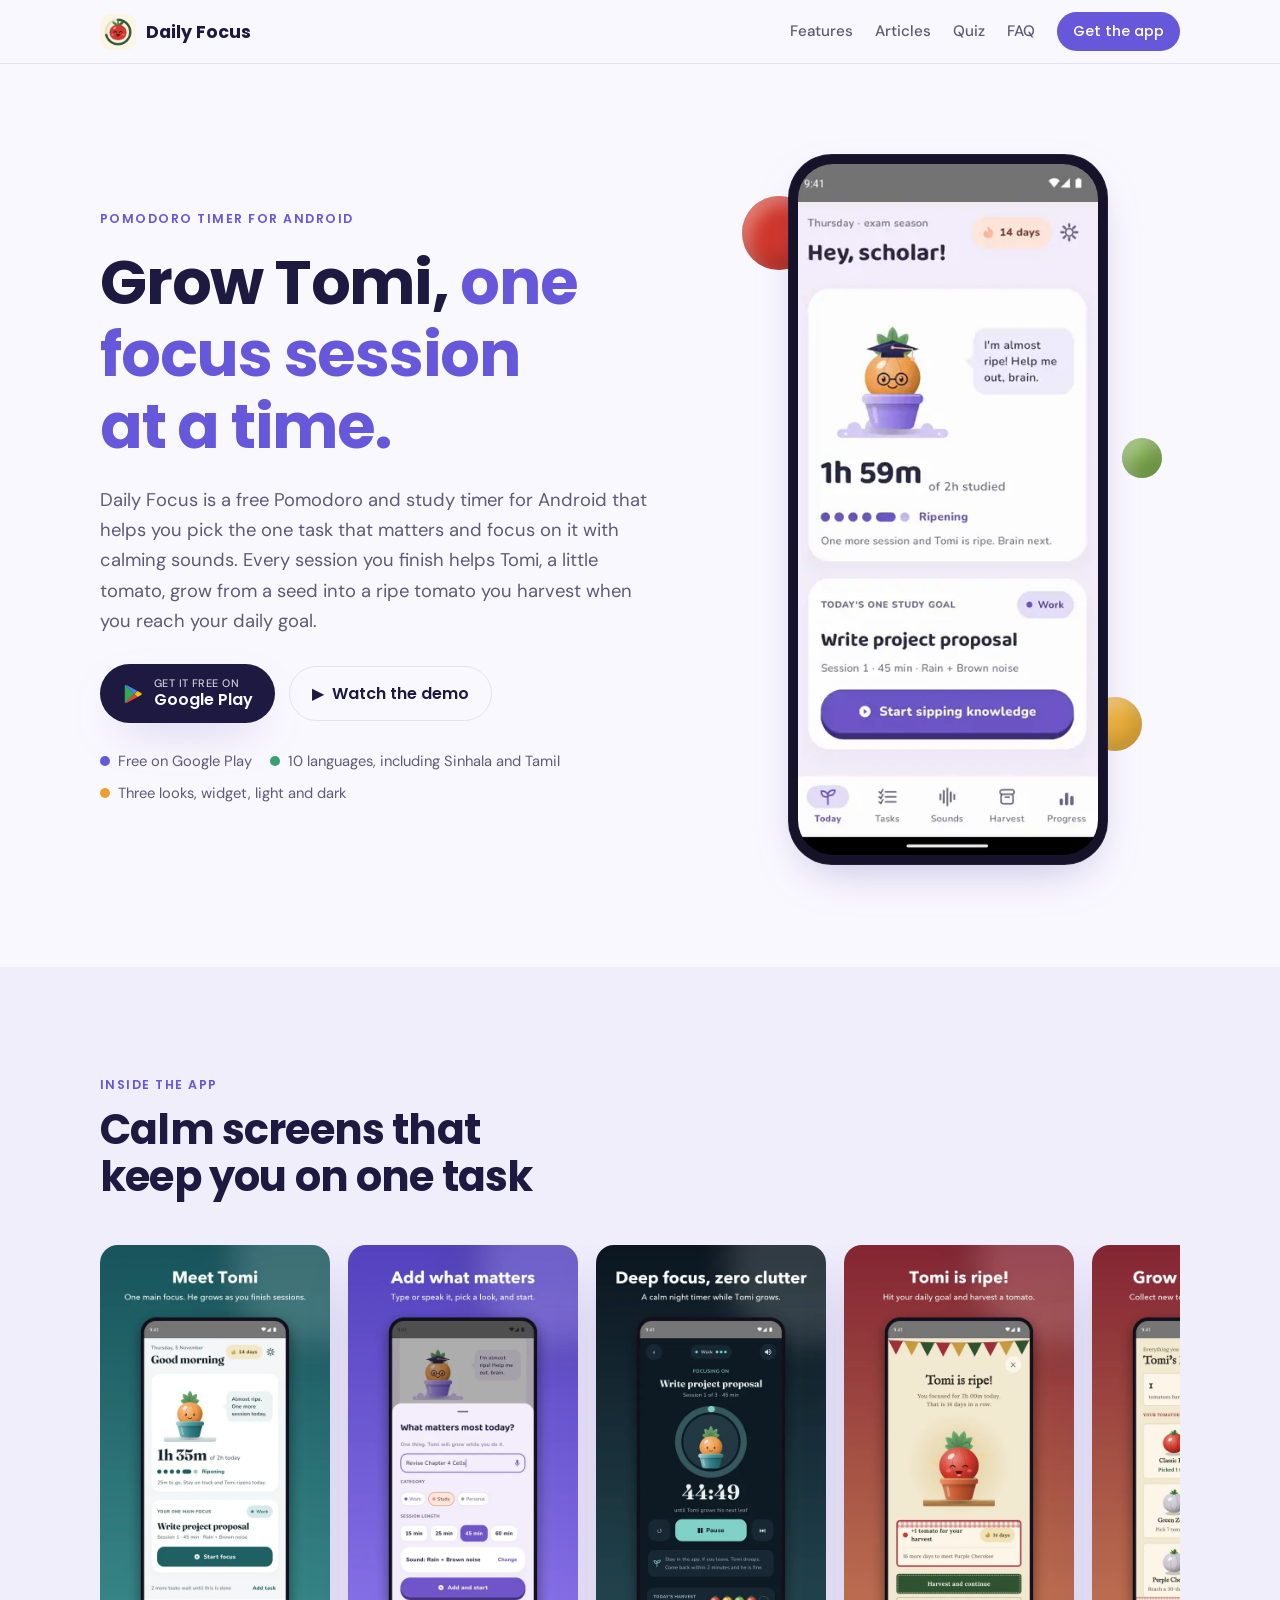
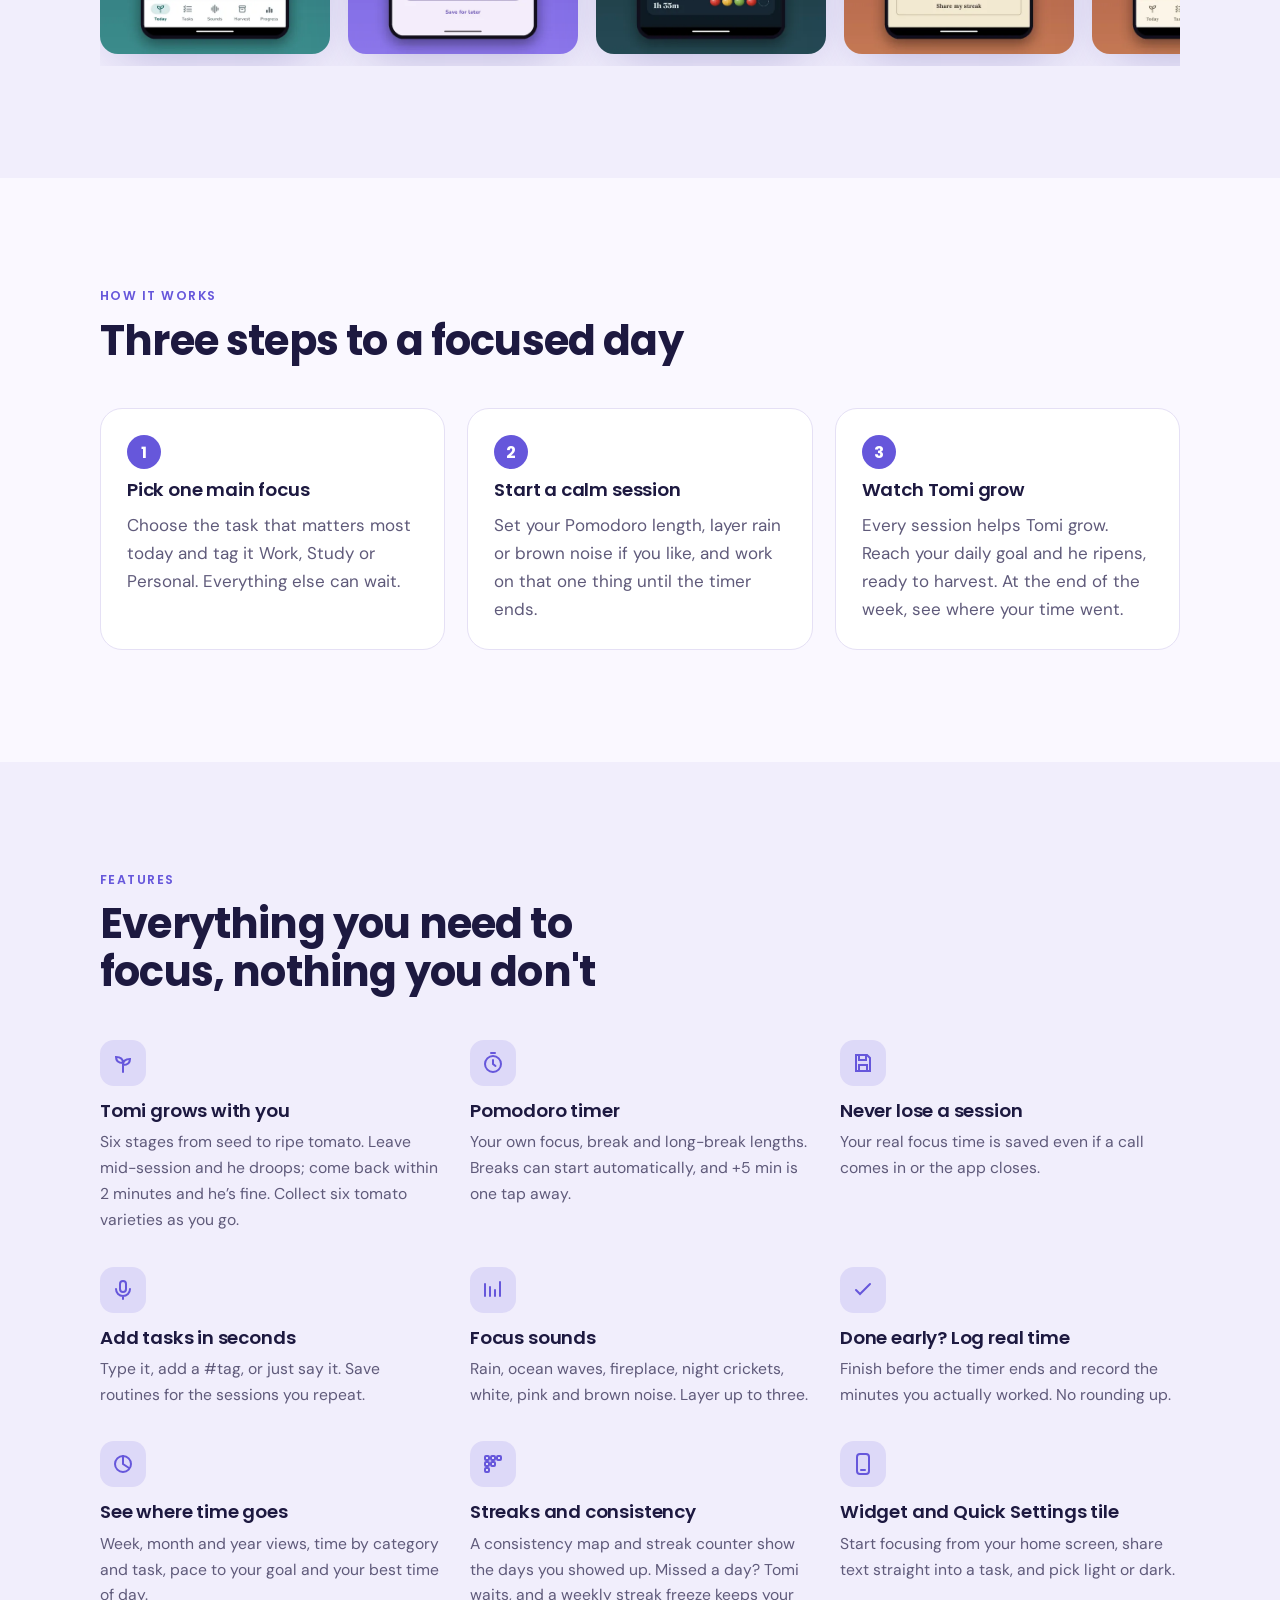
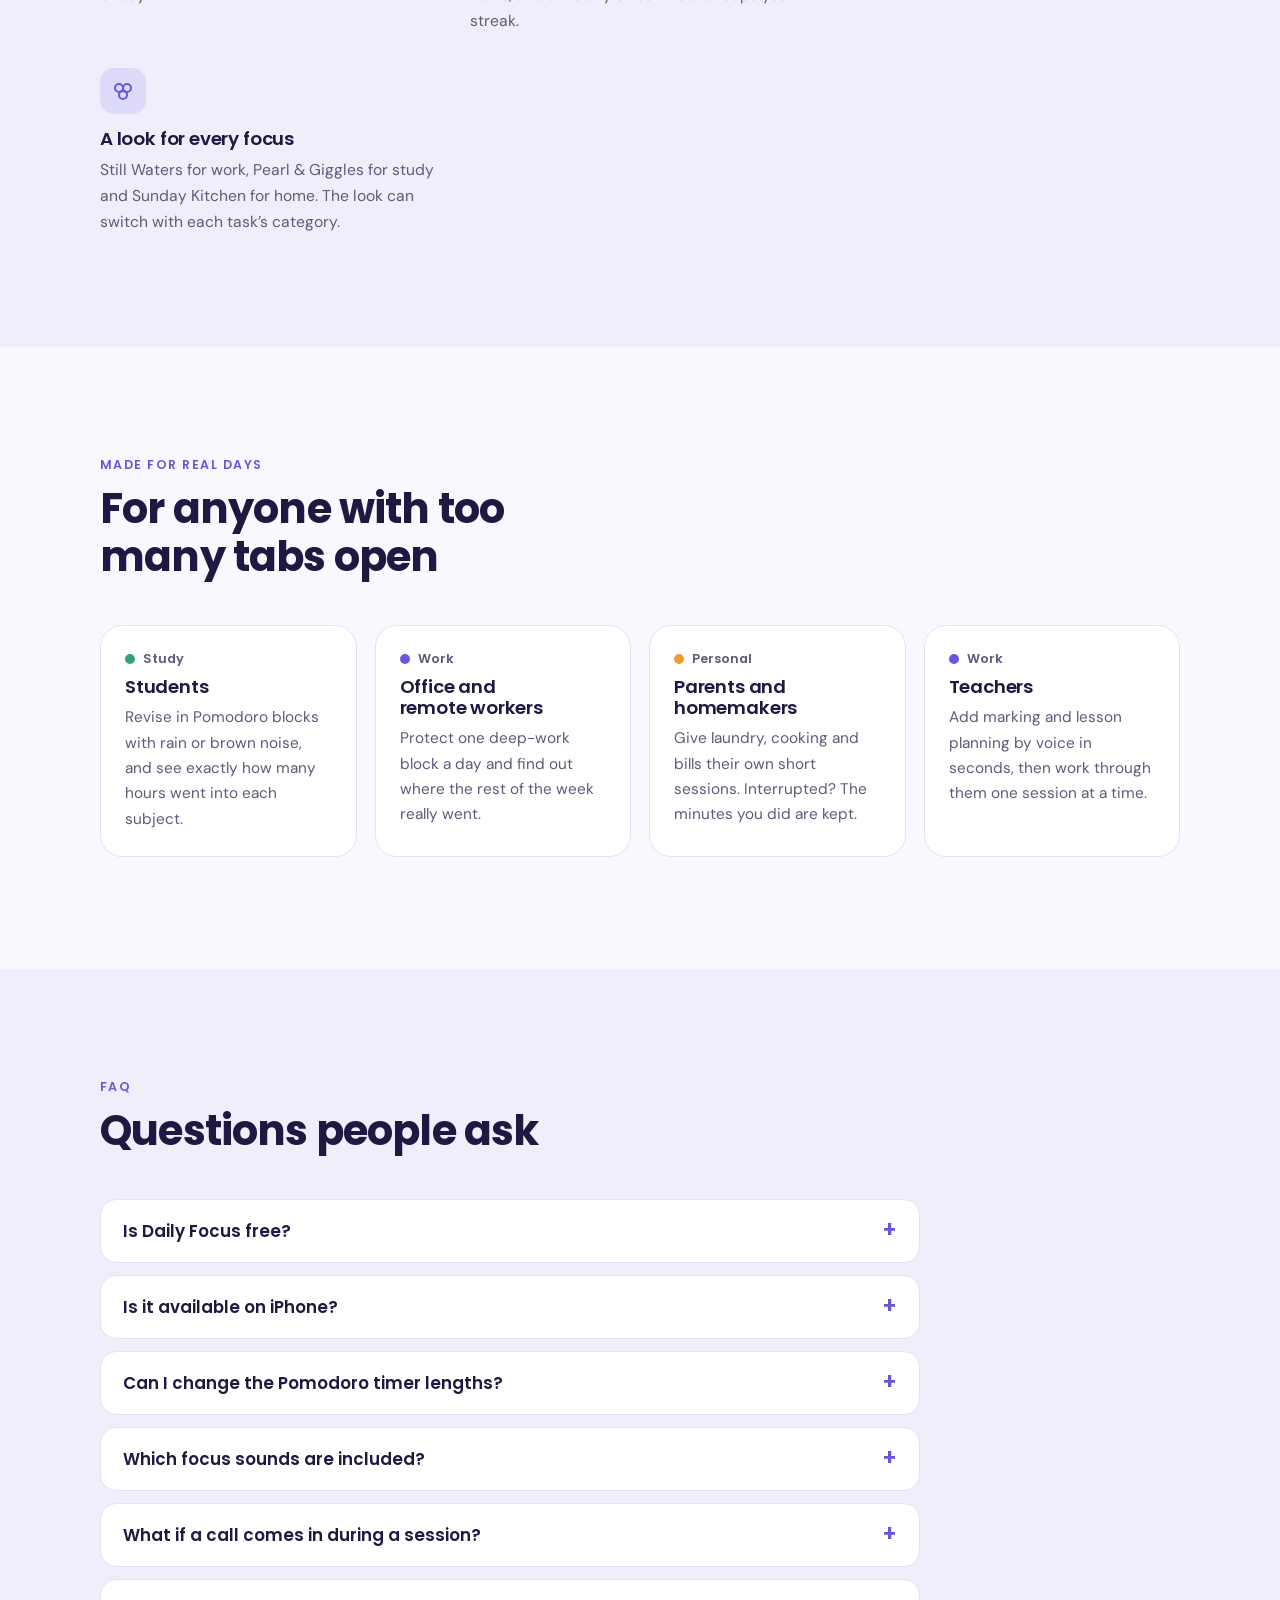
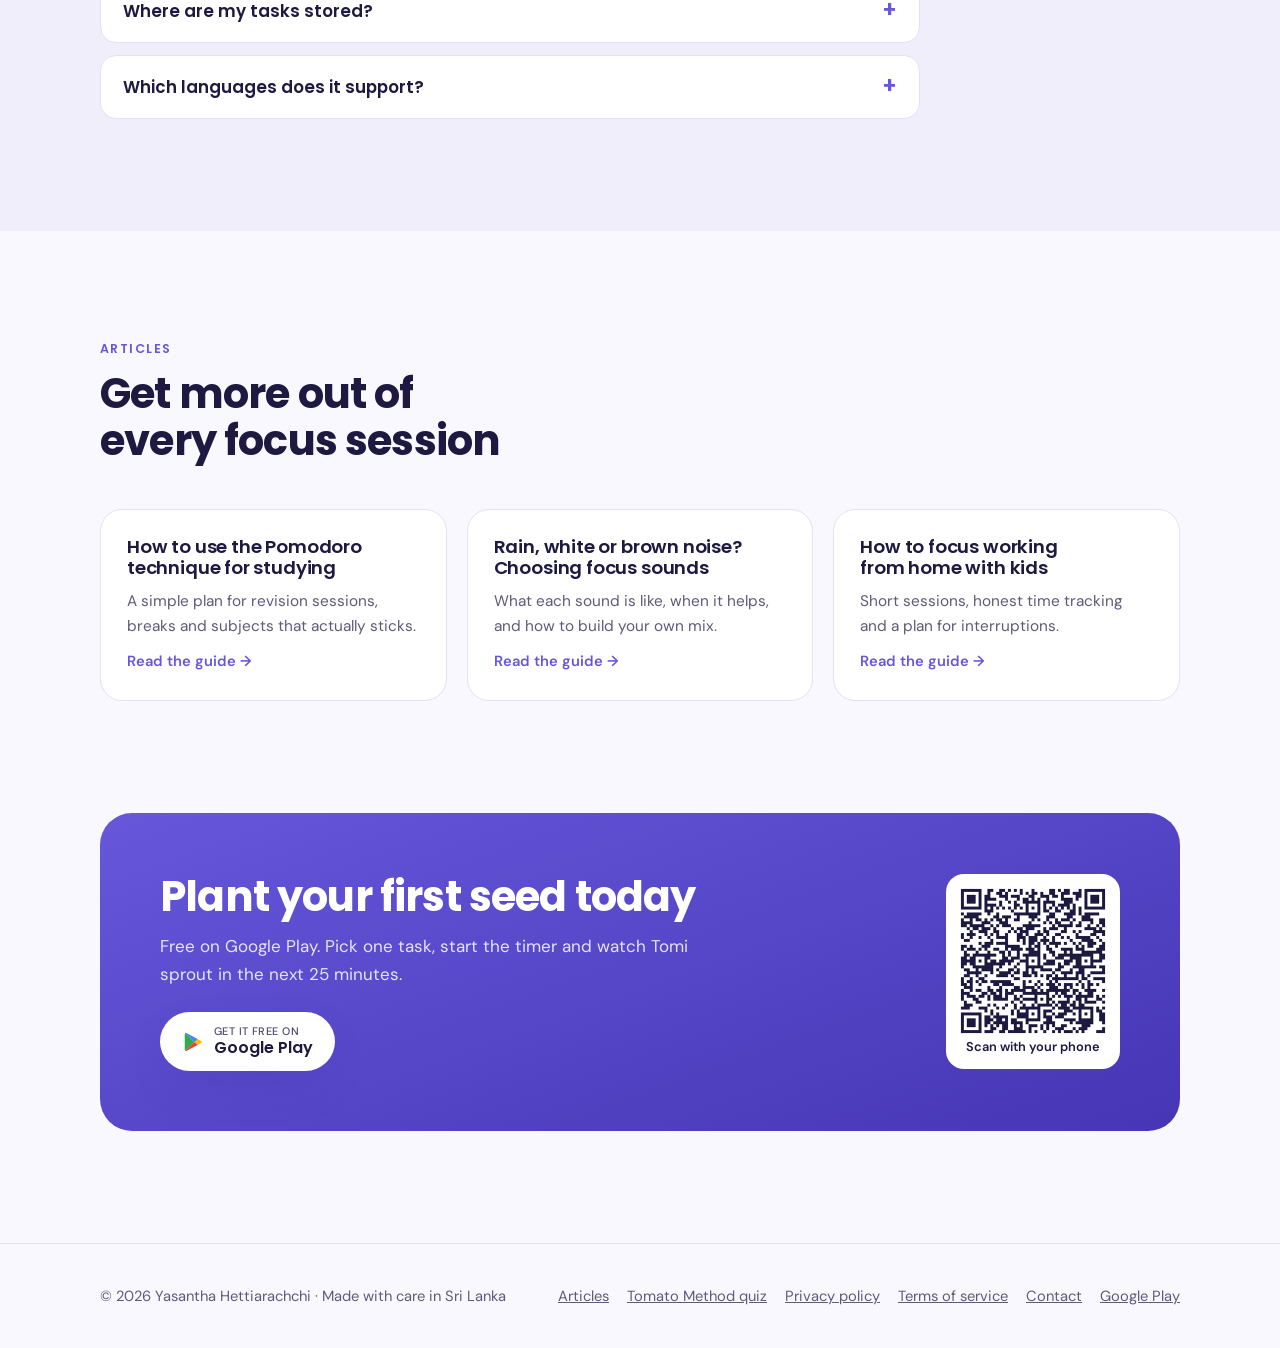
==== commit b0c8466f: "SEO: tighten homepage title, add robots.txt, breadcrumb schema and social tag details - Homepage tit" ====
--- a/dailyfocus/index.html
+++ b/dailyfocus/index.html
@@ -3,7 +3,7 @@
 <head>
 <meta charset="utf-8">
 <meta name="viewport" content="width=device-width, initial-scale=1, viewport-fit=cover">
-<title>Daily Focus – Pomodoro Study Timer for Android | Grow Tomi the Tomato</title>
+<title>Daily Focus: Pomodoro &amp; Study Timer for Android</title>
 <meta name="description" content="Daily Focus is a free Pomodoro timer for Android. Pick one main focus, mix calming sounds, and watch Tomi the tomato grow with every session you finish.">
 <link rel="canonical" href="https://yasantha.github.io/dailyfocus/">
 <meta name="theme-color" content="#6657db">
@@ -16,6 +16,9 @@
 <meta property="og:description" content="Free Pomodoro study timer for Android with Tomi the tomato, focus sounds, three looks and progress charts.">
 <meta property="og:url" content="https://yasantha.github.io/dailyfocus/">
 <meta property="og:image" content="https://yasantha.github.io/dailyfocus/assets/og-image.png">
+<meta property="og:image:width" content="1200">
+<meta property="og:image:height" content="630">
+<meta property="og:image:alt" content="Daily Focus app with Tomi the tomato growing during a Pomodoro session">
 <meta name="twitter:card" content="summary_large_image">
 <meta name="twitter:title" content="Daily Focus – Pomodoro timer for Android">
 <meta name="twitter:description" content="Pick one focus, mix calming sounds, grow Tomi. Free on Google Play.">
@@ -77,7 +80,7 @@
       <div class="hero-copy">
         <p class="eyebrow">Pomodoro timer for Android</p>
         <h1>Grow Tomi, <em>one focus session at a time.</em></h1>
-        <p class="lead">Daily Focus helps you pick the one task that matters and focus on it with calming sounds. Every session you finish helps Tomi, a little tomato, grow from a seed into a ripe tomato you harvest when you reach your daily goal.</p>
+        <p class="lead">Daily Focus is a free Pomodoro and study timer for Android that helps you pick the one task that matters and focus on it with calming sounds. Every session you finish helps Tomi, a little tomato, grow from a seed into a ripe tomato you harvest when you reach your daily goal.</p>
         <div class="hero-actions">
           <a class="btn btn-play" href="https://play.google.com/store/apps/details?id=com.myday.dailyfocus&amp;referrer=utm_source%3Dwebsite%26utm_medium%3Dlanding%26utm_campaign%3Dhero">
             <svg viewBox="0 0 24 24" aria-hidden="true"><path fill="#34a853" d="M3.6 2.3 13.5 12l-9.9 9.7c-.4-.2-.6-.6-.6-1.1V3.4c0-.5.2-.9.6-1.1z"/><path fill="#fbbc04" d="m17 8.6-3.5 3.4 3.5 3.4 3.9-2.2c.8-.5.8-1.7 0-2.2z"/><path fill="#4285f4" d="M3.6 2.3c.3-.2.8-.2 1.2 0L17 8.6 13.5 12z"/><path fill="#ea4335" d="M13.5 12 17 15.4 4.8 21.7c-.4.2-.9.2-1.2 0z"/></svg>
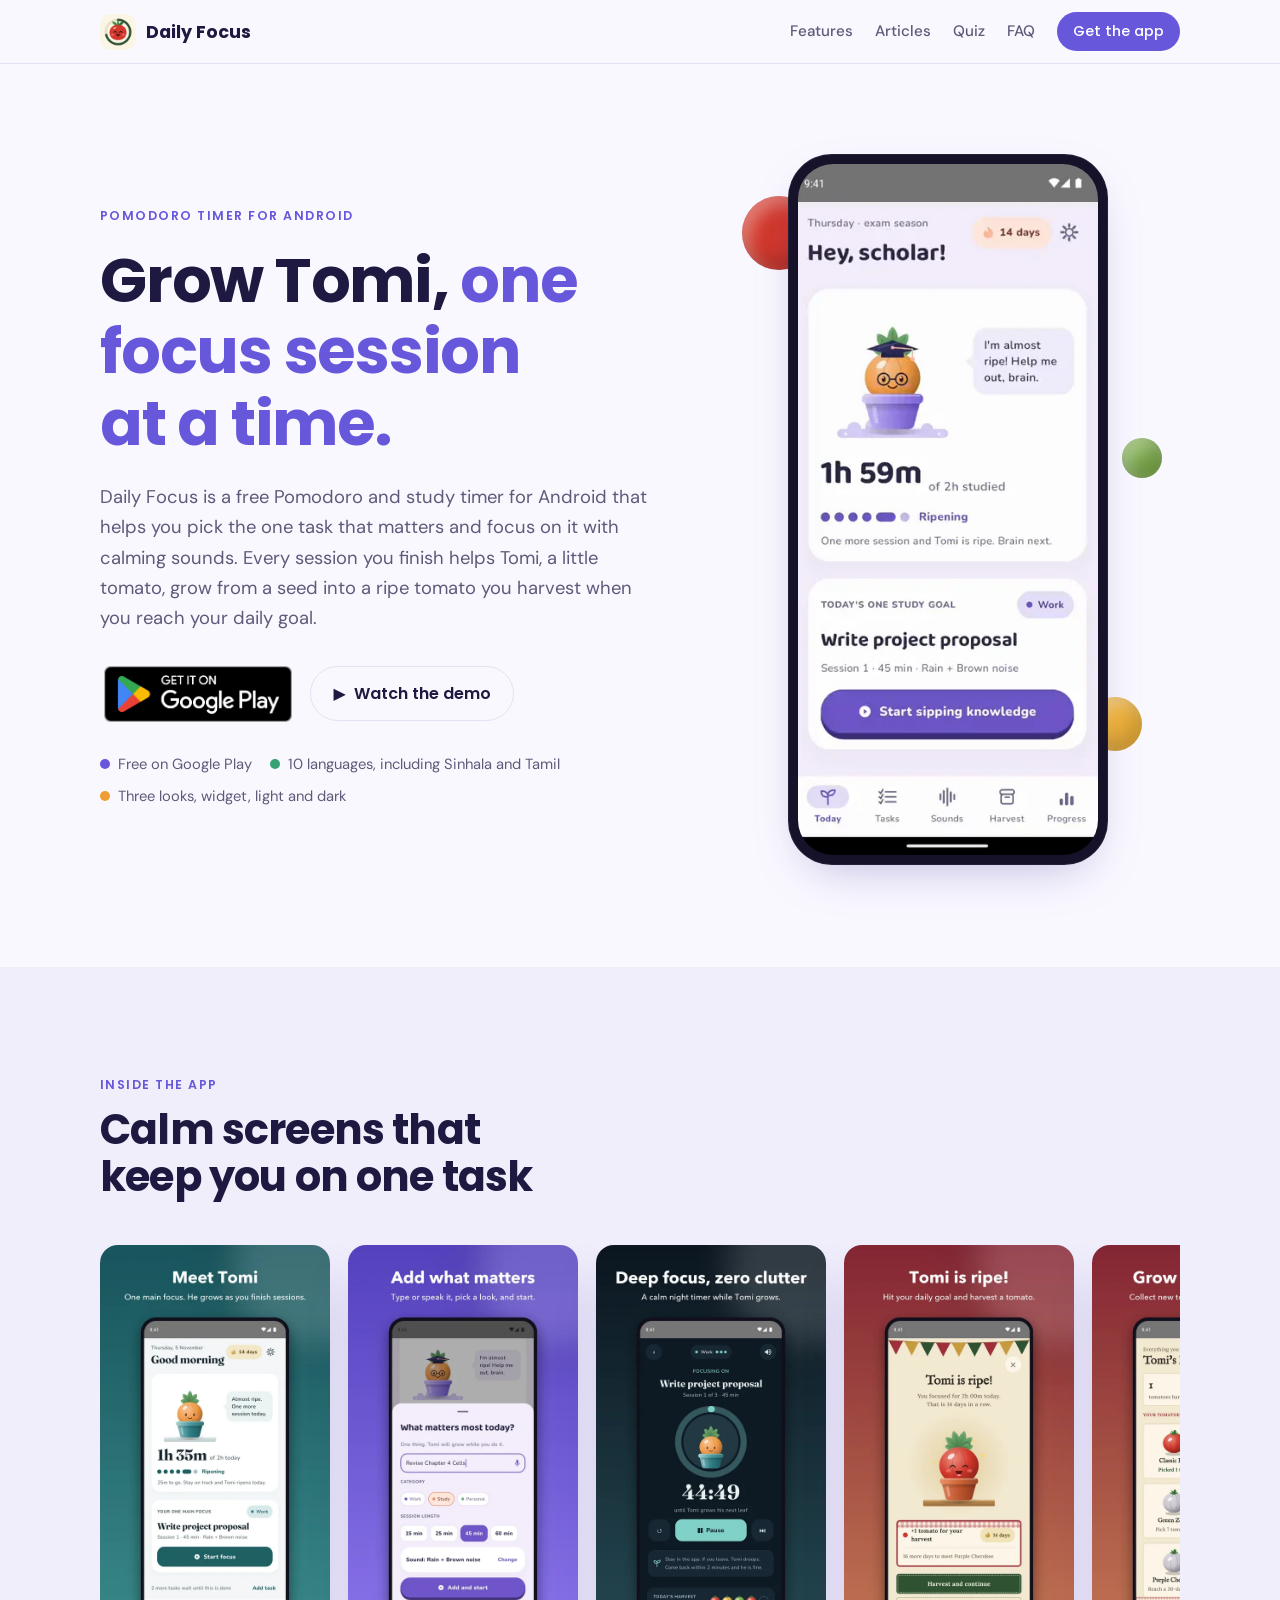
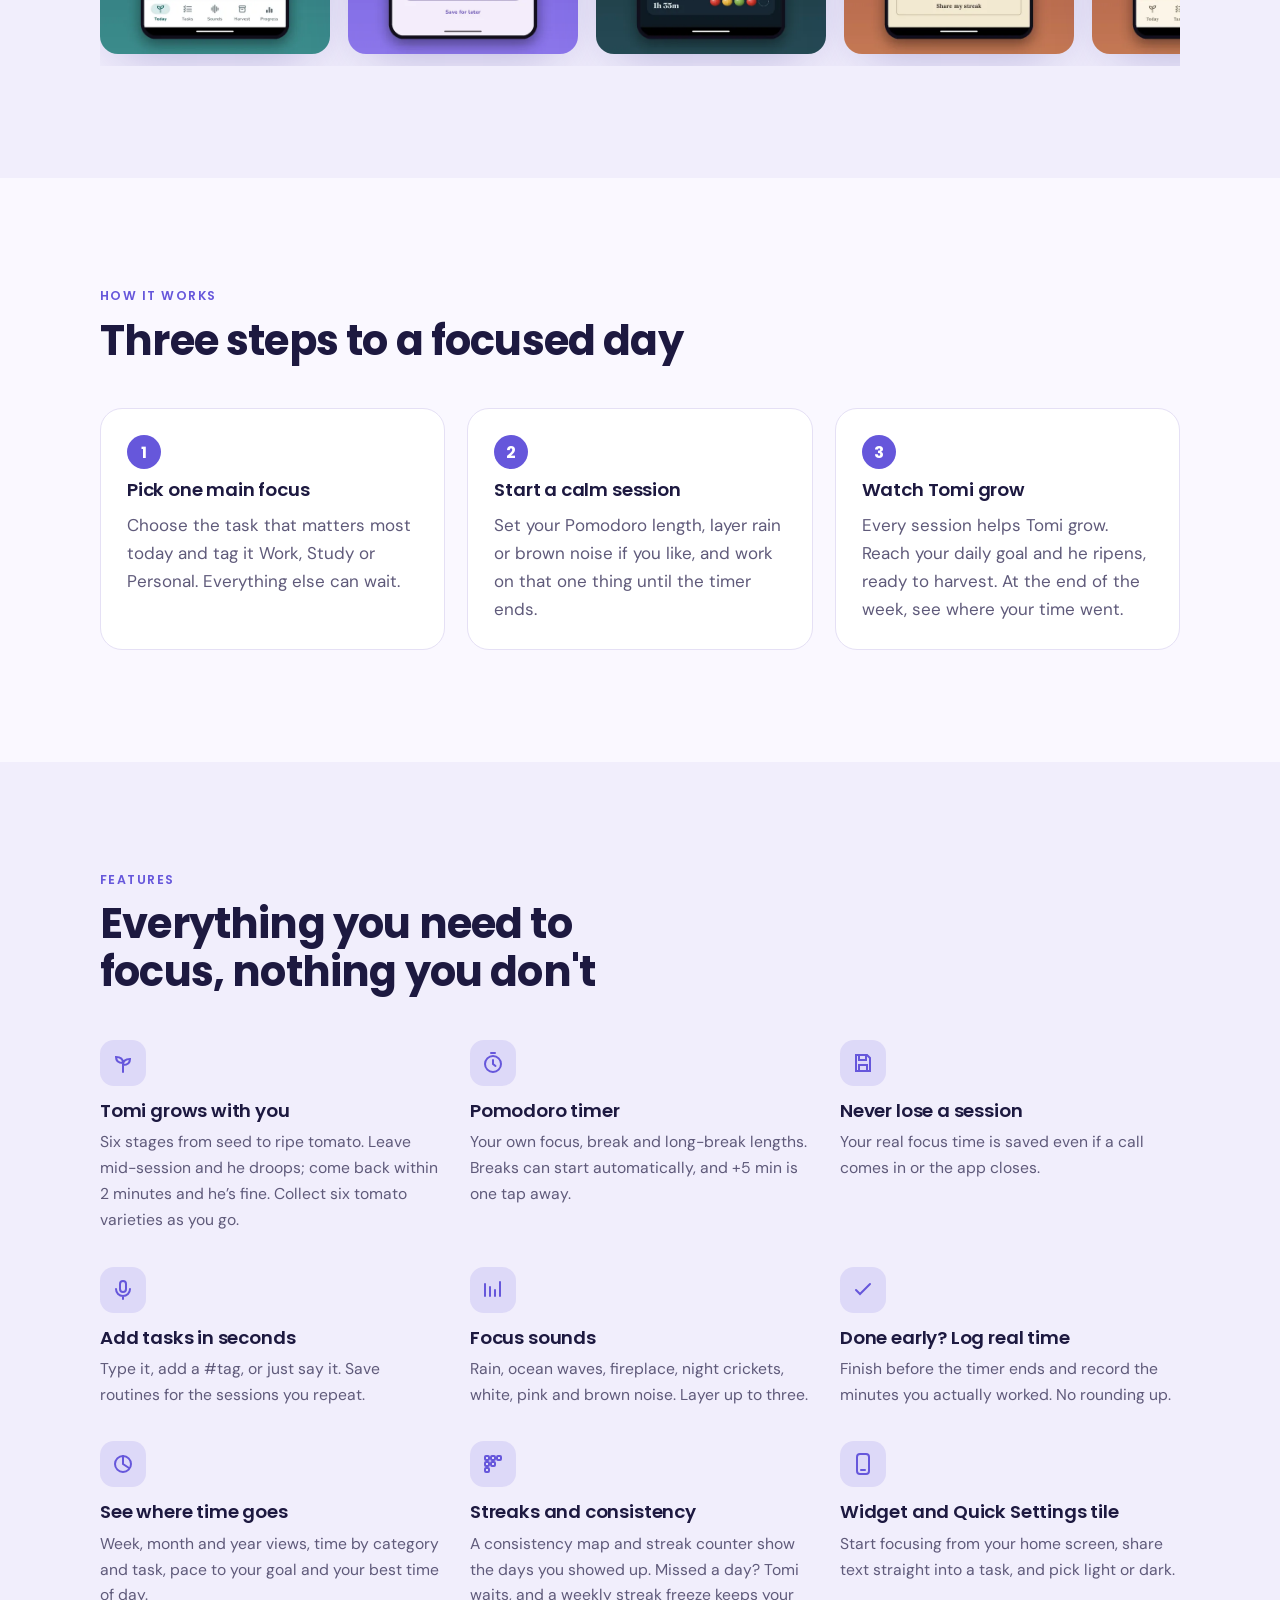
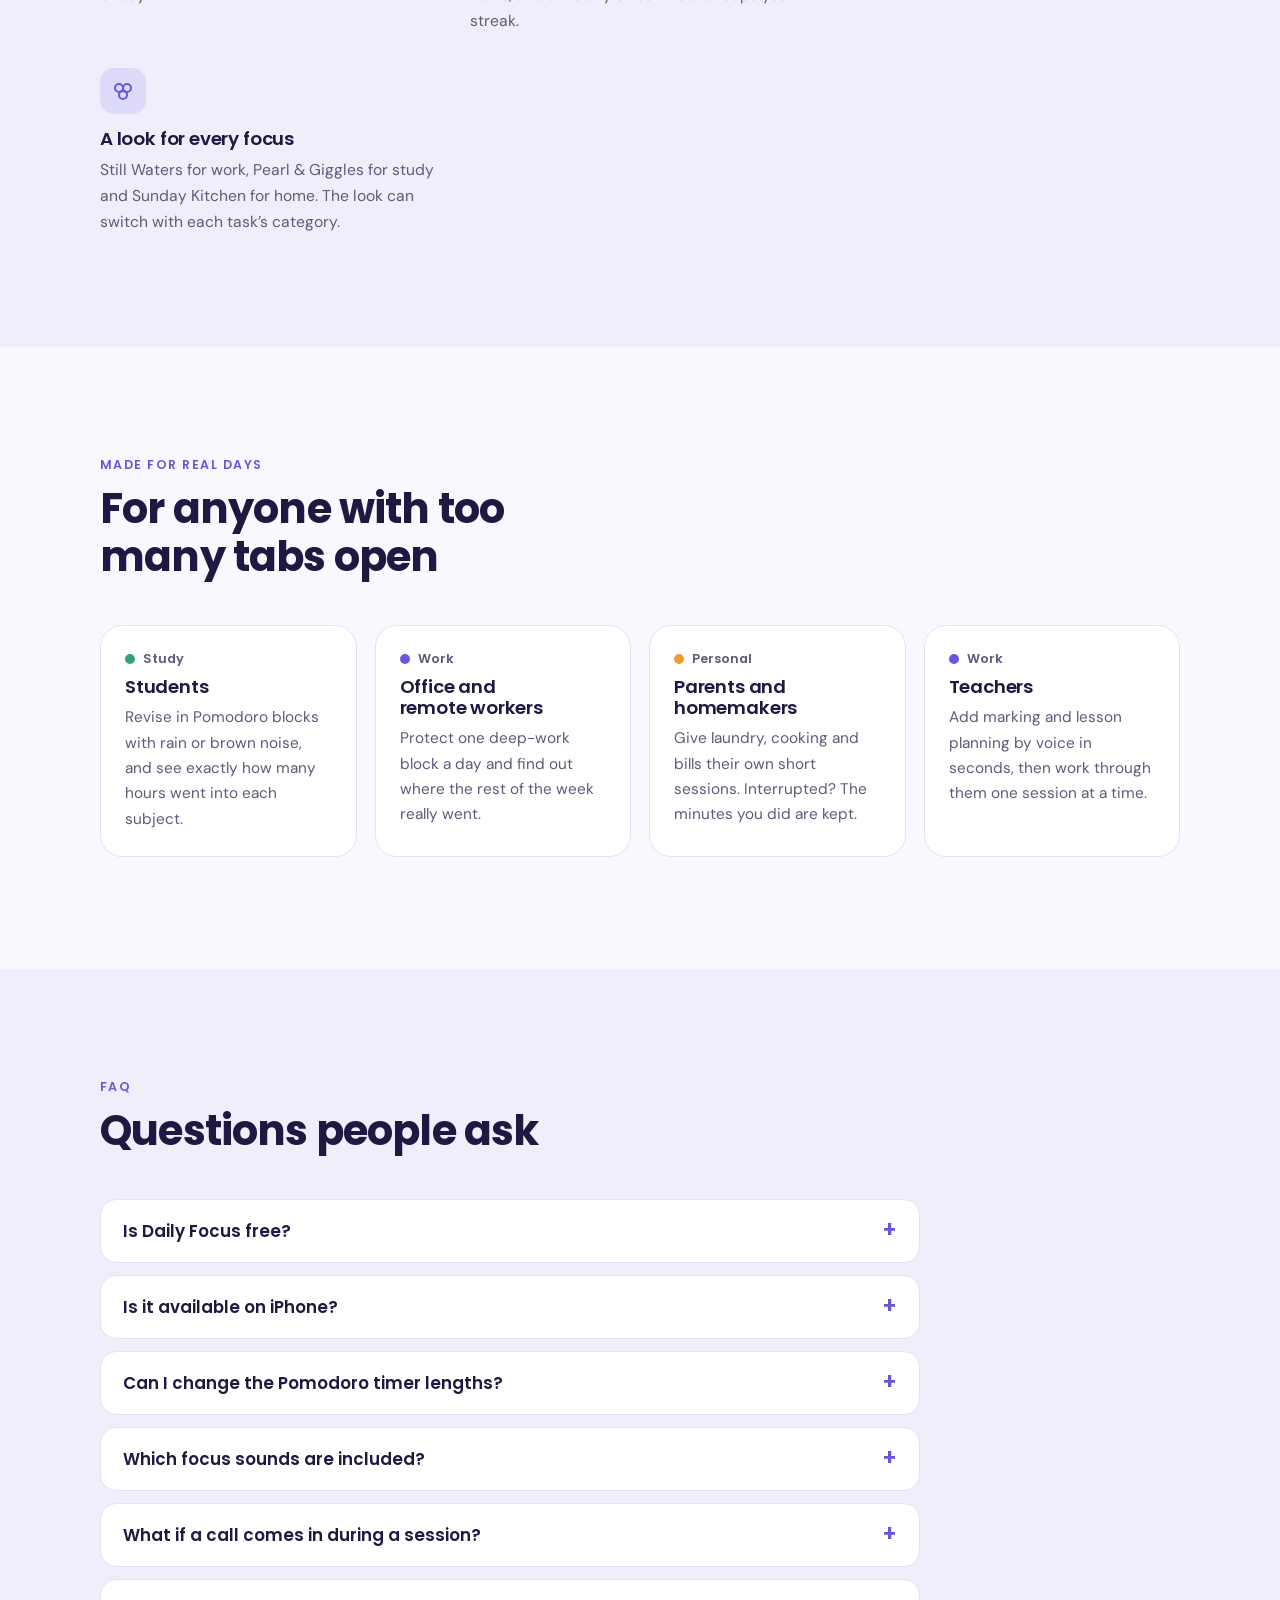
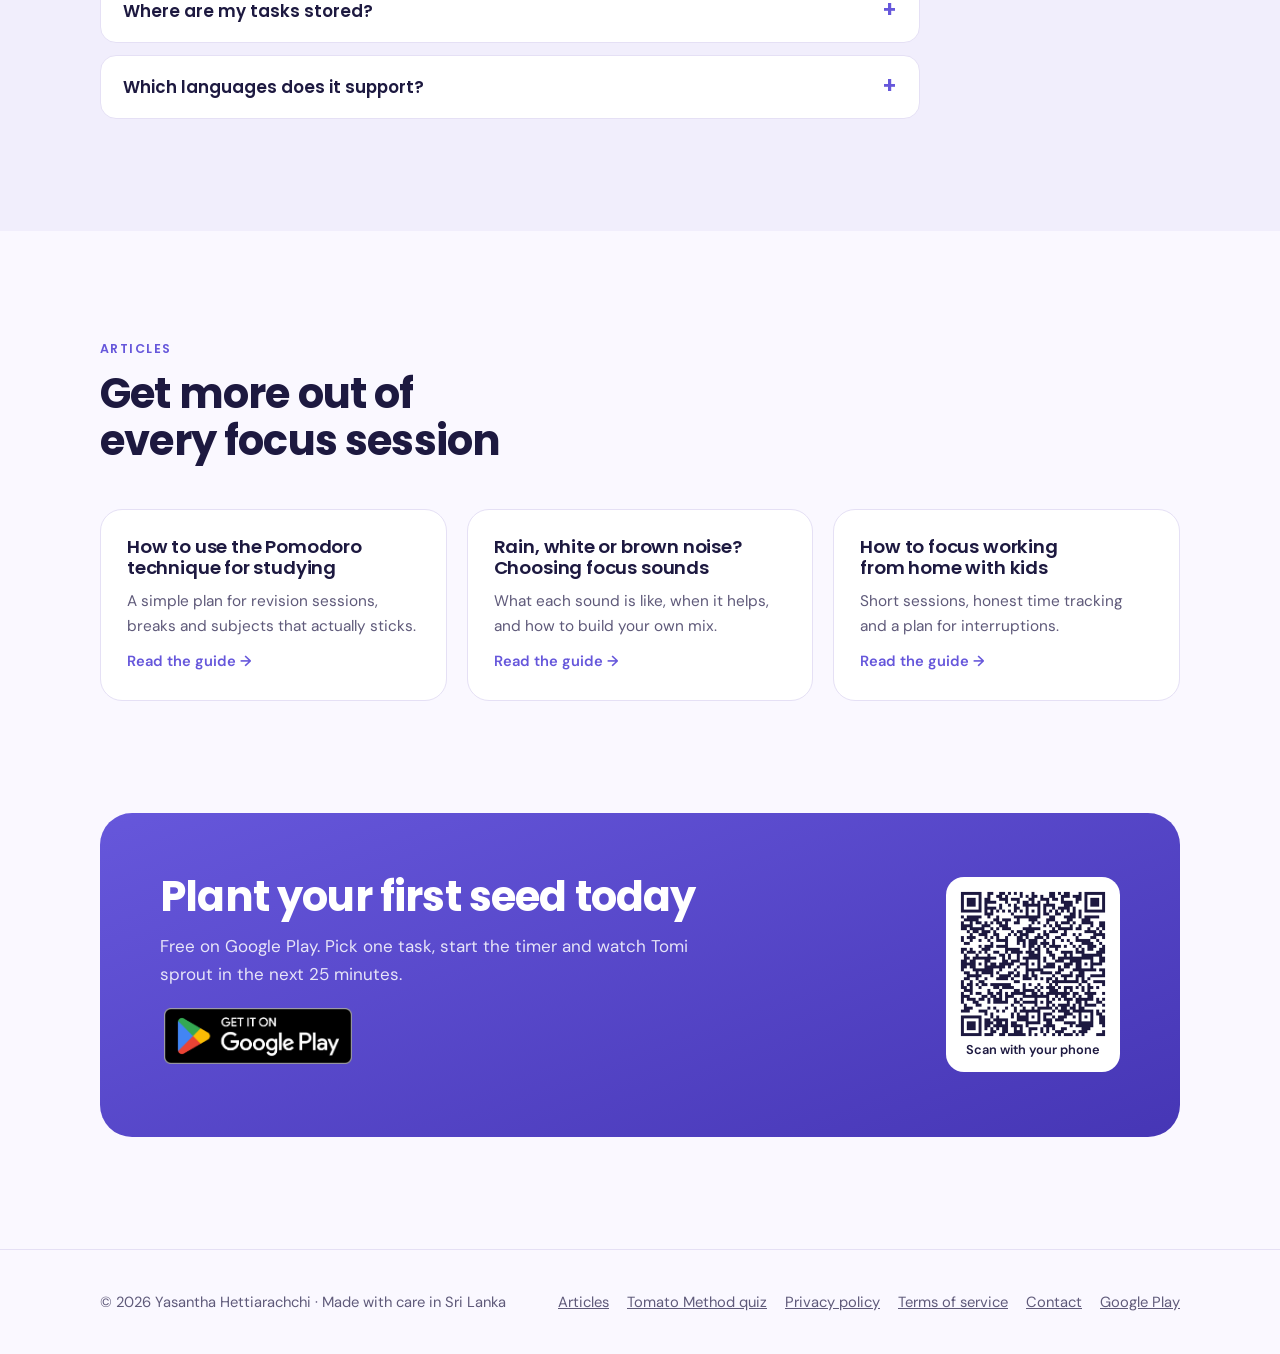
==== commit dcfd6dee: "Use official Google Play badge for download links - Add Google's unmodified "Get it on Google Play" " ====
--- a/dailyfocus/index.html
+++ b/dailyfocus/index.html
@@ -82,10 +82,7 @@
         <h1>Grow Tomi, <em>one focus session at a time.</em></h1>
         <p class="lead">Daily Focus is a free Pomodoro and study timer for Android that helps you pick the one task that matters and focus on it with calming sounds. Every session you finish helps Tomi, a little tomato, grow from a seed into a ripe tomato you harvest when you reach your daily goal.</p>
         <div class="hero-actions">
-          <a class="btn btn-play" href="https://play.google.com/store/apps/details?id=com.myday.dailyfocus&amp;referrer=utm_source%3Dwebsite%26utm_medium%3Dlanding%26utm_campaign%3Dhero">
-            <svg viewBox="0 0 24 24" aria-hidden="true"><path fill="#34a853" d="M3.6 2.3 13.5 12l-9.9 9.7c-.4-.2-.6-.6-.6-1.1V3.4c0-.5.2-.9.6-1.1z"/><path fill="#fbbc04" d="m17 8.6-3.5 3.4 3.5 3.4 3.9-2.2c.8-.5.8-1.7 0-2.2z"/><path fill="#4285f4" d="M3.6 2.3c.3-.2.8-.2 1.2 0L17 8.6 13.5 12z"/><path fill="#ea4335" d="M13.5 12 17 15.4 4.8 21.7c-.4.2-.9.2-1.2 0z"/></svg>
-            <span><small>Get it free on</small>Google Play</span>
-          </a>
+          <a class="play-badge" href="https://play.google.com/store/apps/details?id=com.myday.dailyfocus&amp;referrer=utm_source%3Dwebsite%26utm_medium%3Dlanding%26utm_campaign%3Dhero"><img src="/dailyfocus/assets/google-play-badge.png" alt="Get it on Google Play" width="811" height="241"></a>
           <button class="btn btn-ghost" type="button" id="watch">▶&nbsp; Watch the demo</button>
         </div>
         <ul class="facts">
@@ -213,10 +210,7 @@
         <div>
           <h2>Plant your first seed today</h2>
           <p>Free on Google Play. Pick one task, start the timer and watch Tomi sprout in the next 25 minutes.</p>
-          <a class="btn btn-play" href="https://play.google.com/store/apps/details?id=com.myday.dailyfocus&amp;referrer=utm_source%3Dwebsite%26utm_medium%3Dlanding%26utm_campaign%3Dfooter_cta">
-            <svg viewBox="0 0 24 24" aria-hidden="true"><path fill="#34a853" d="M3.6 2.3 13.5 12l-9.9 9.7c-.4-.2-.6-.6-.6-1.1V3.4c0-.5.2-.9.6-1.1z"/><path fill="#fbbc04" d="m17 8.6-3.5 3.4 3.5 3.4 3.9-2.2c.8-.5.8-1.7 0-2.2z"/><path fill="#4285f4" d="M3.6 2.3c.3-.2.8-.2 1.2 0L17 8.6 13.5 12z"/><path fill="#ea4335" d="M13.5 12 17 15.4 4.8 21.7c-.4.2-.9.2-1.2 0z"/></svg>
-            <span><small>Get it free on</small>Google Play</span>
-          </a>
+          <a class="play-badge" href="https://play.google.com/store/apps/details?id=com.myday.dailyfocus&amp;referrer=utm_source%3Dwebsite%26utm_medium%3Dlanding%26utm_campaign%3Dfooter_cta"><img src="/dailyfocus/assets/google-play-badge.png" alt="Get it on Google Play" width="811" height="241"></a>
         </div>
         <div class="qr"><img src="/dailyfocus/assets/play-qr.png" alt="QR code linking to Daily Focus on Google Play" width="150" height="150">Scan with your phone</div>
       </div>
--- a/dailyfocus/assets/site.css
+++ b/dailyfocus/assets/site.css
@@ -65,10 +65,6 @@
 /* buttons */
 .btn { display: inline-flex; align-items: center; gap: 10px; padding: 14px 22px; border-radius: 999px; font: 600 1rem var(--display); text-decoration: none; border: 0; cursor: pointer; transition: transform .15s ease, box-shadow .15s ease; }
 .btn:hover { transform: translateY(-2px); }
-.btn-play { background: var(--ink); color: var(--bg); box-shadow: var(--shadow); }
-.btn-play svg { width: 22px; height: 22px; }
-.btn-play small { display: block; font: 500 .68rem/1 var(--body); opacity: .8; letter-spacing: .04em; text-transform: uppercase; }
-.btn-play span { display: grid; gap: 2px; text-align: left; line-height: 1.1; }
 .btn-ghost { background: transparent; color: var(--ink); border: 1.5px solid var(--line); }
 .btn-small, .nav a.btn-small { padding: 9px 16px; font-size: .9rem; background: var(--violet); color: var(--on-violet); }
 .qr img, .brand img { height: auto; }
@@ -143,7 +139,6 @@
 .cta { background: linear-gradient(160deg, var(--violet), var(--violet-deep)); color: #fff; border-radius: 32px; padding: clamp(32px, 5vw, 60px); display: grid; grid-template-columns: 1fr auto; gap: 32px; align-items: center; }
 .cta h2 { color: #fff; }
 .cta p { color: rgba(255,255,255,.85); margin-top: 12px; max-width: 48ch; }
-.cta .btn-play { background: #fff; color: #1d1940; margin-top: 24px; }
 .qr { background: #fff; padding: 12px; border-radius: 18px; text-align: center; color: #1d1940; font-size: .8rem; font-weight: 600; }
 .qr img { width: 150px; height: 150px; }
 @media (max-width: 720px) { .cta { grid-template-columns: 1fr; } .qr { justify-self: start; } }
@@ -176,3 +171,7 @@
 .table-scroll { overflow-x: auto; margin: 18px 0; }
 .crumbs { font-size: .9rem; color: var(--muted); }
 .crumbs a { color: var(--muted); }
+/* Official Google Play badge: keep artwork unmodified, leave clear space */
+.play-badge { display: inline-block; line-height: 0; margin: 4px; border-radius: 8px; }
+.play-badge img { height: 56px; width: auto; display: block; }
+.cta .play-badge { margin-top: 20px; }
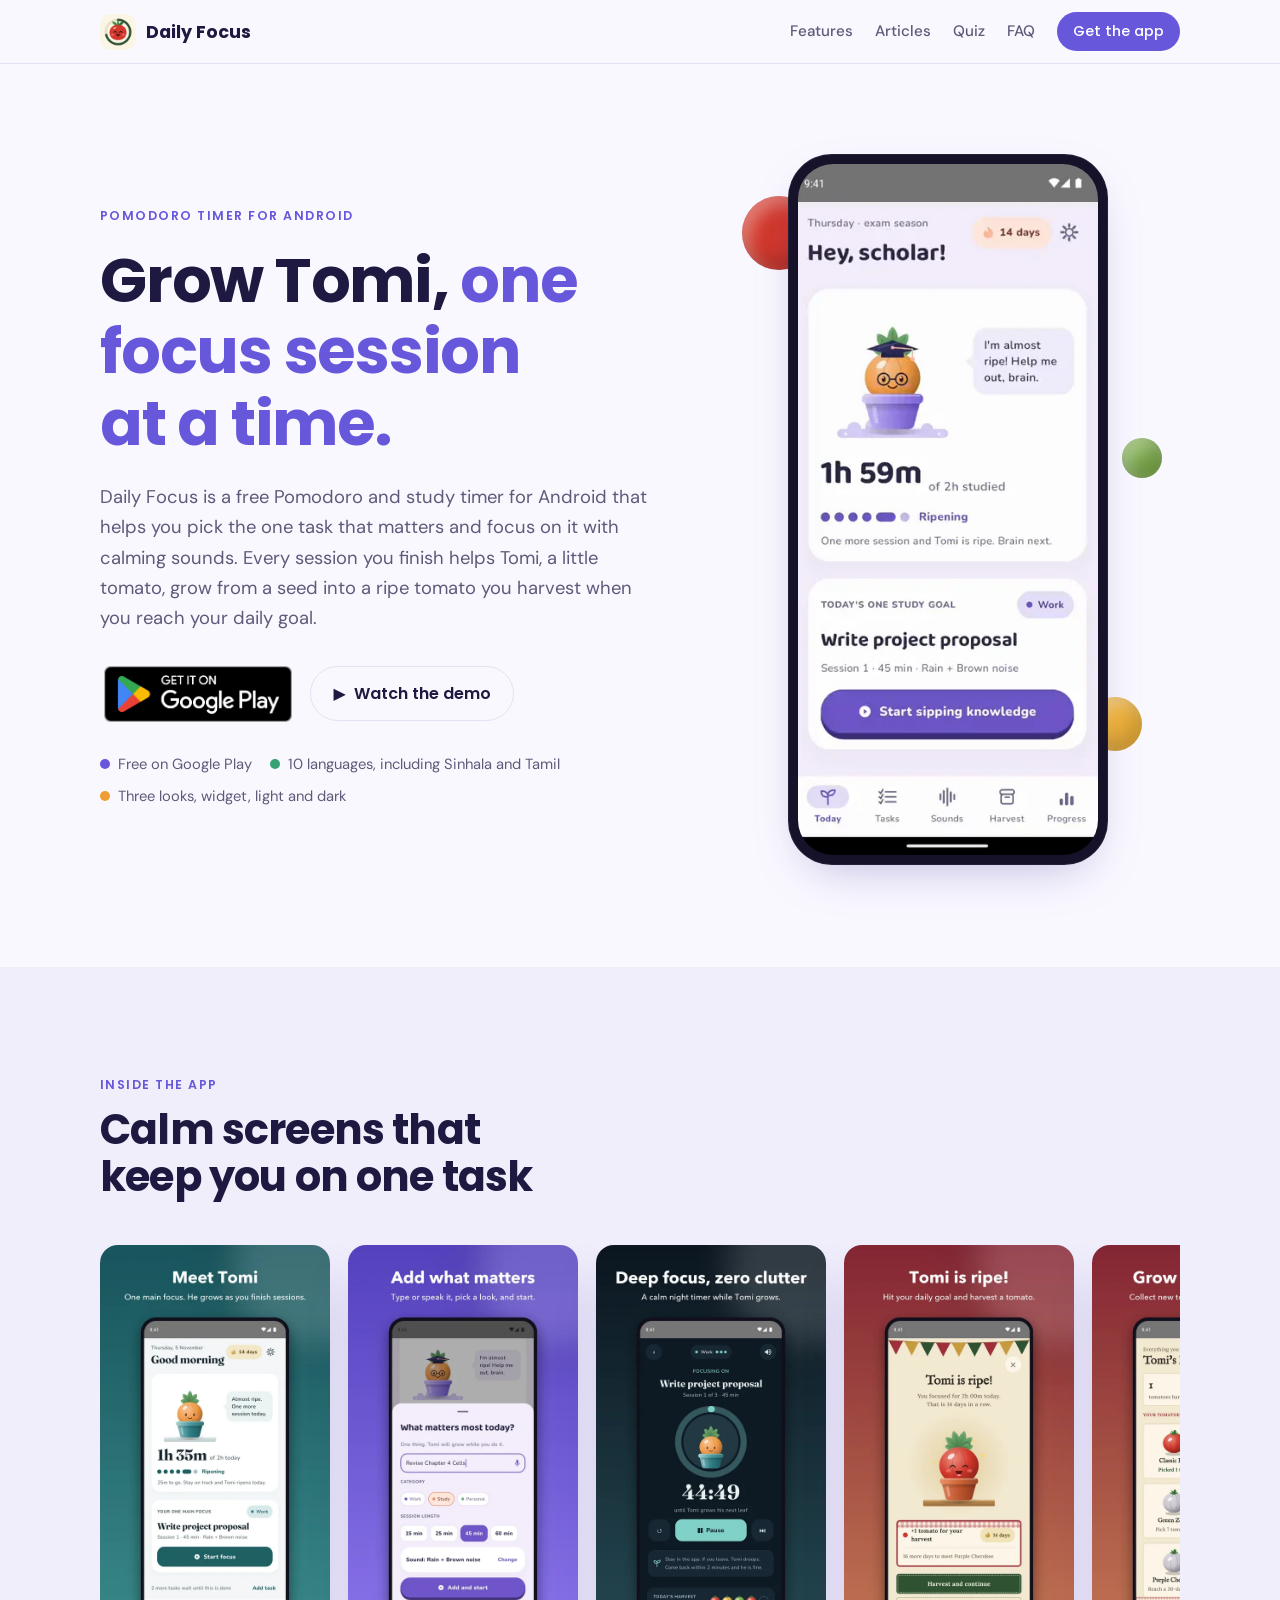
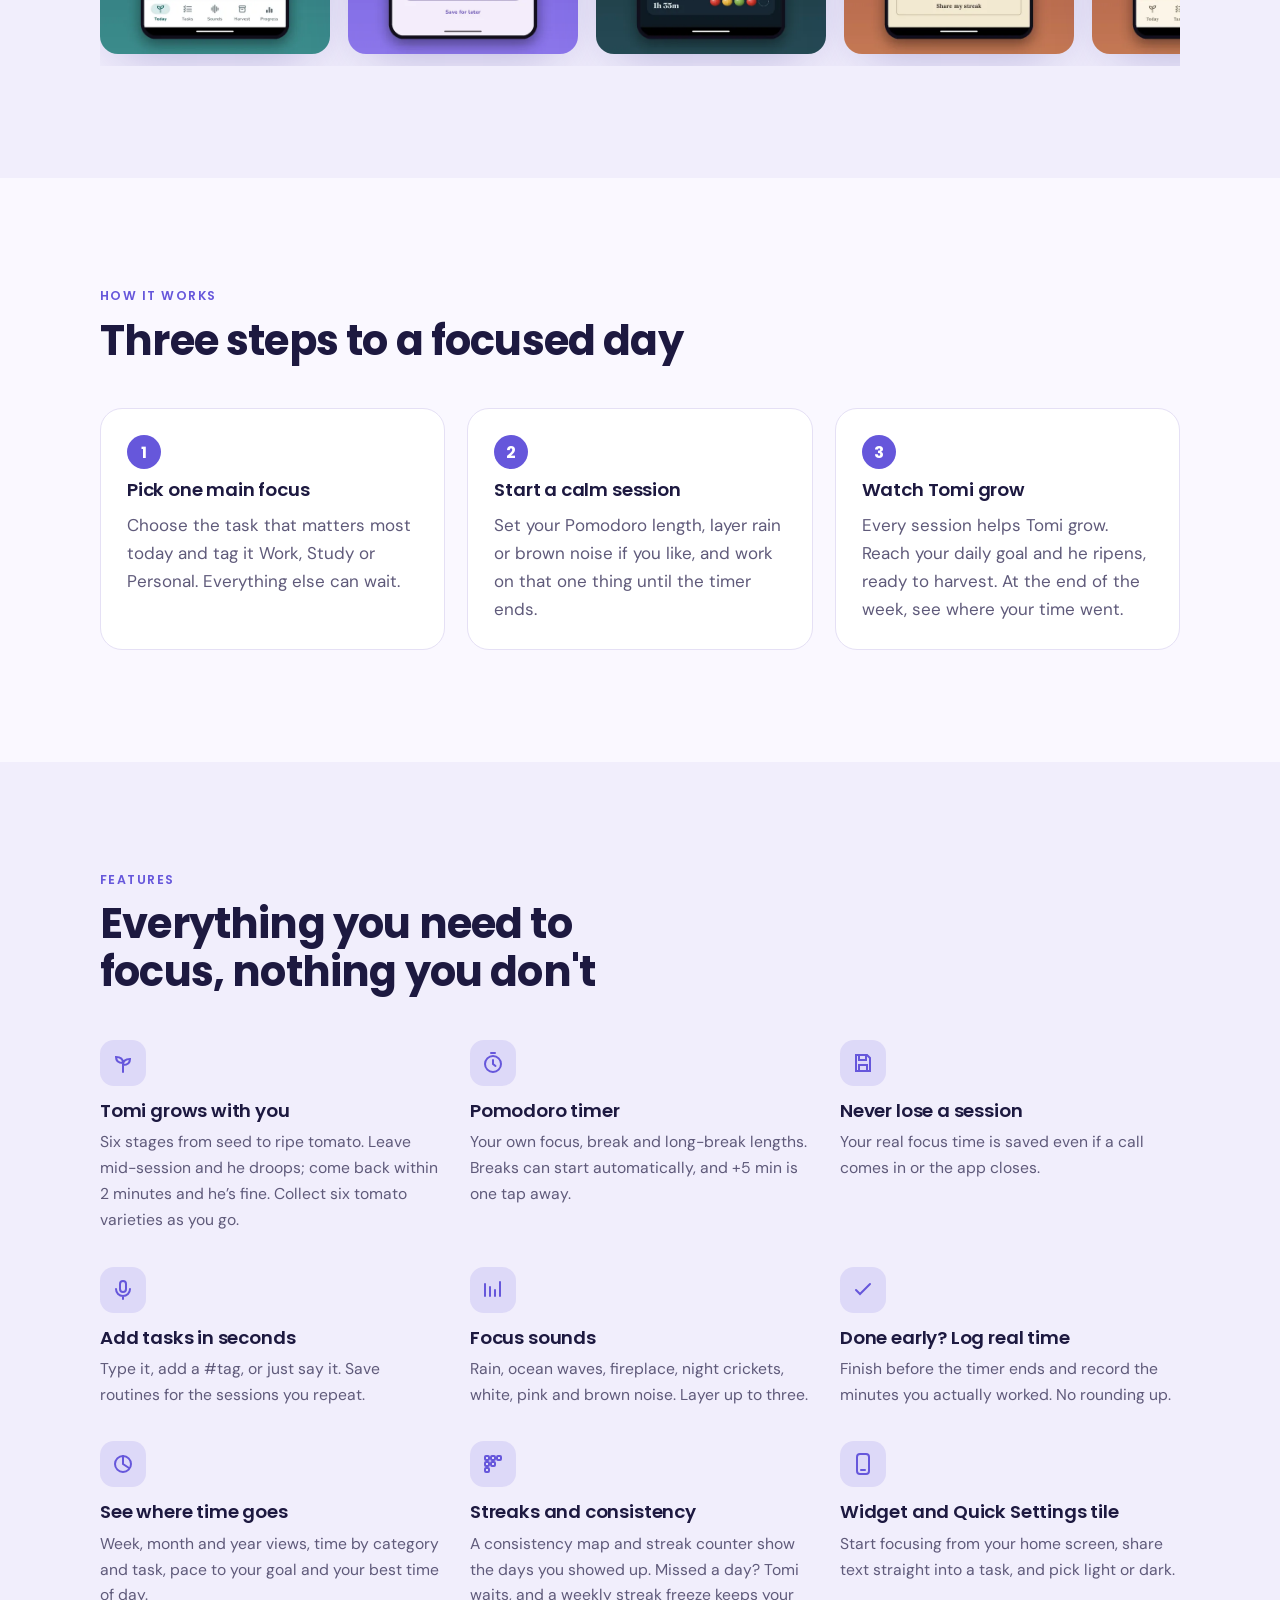
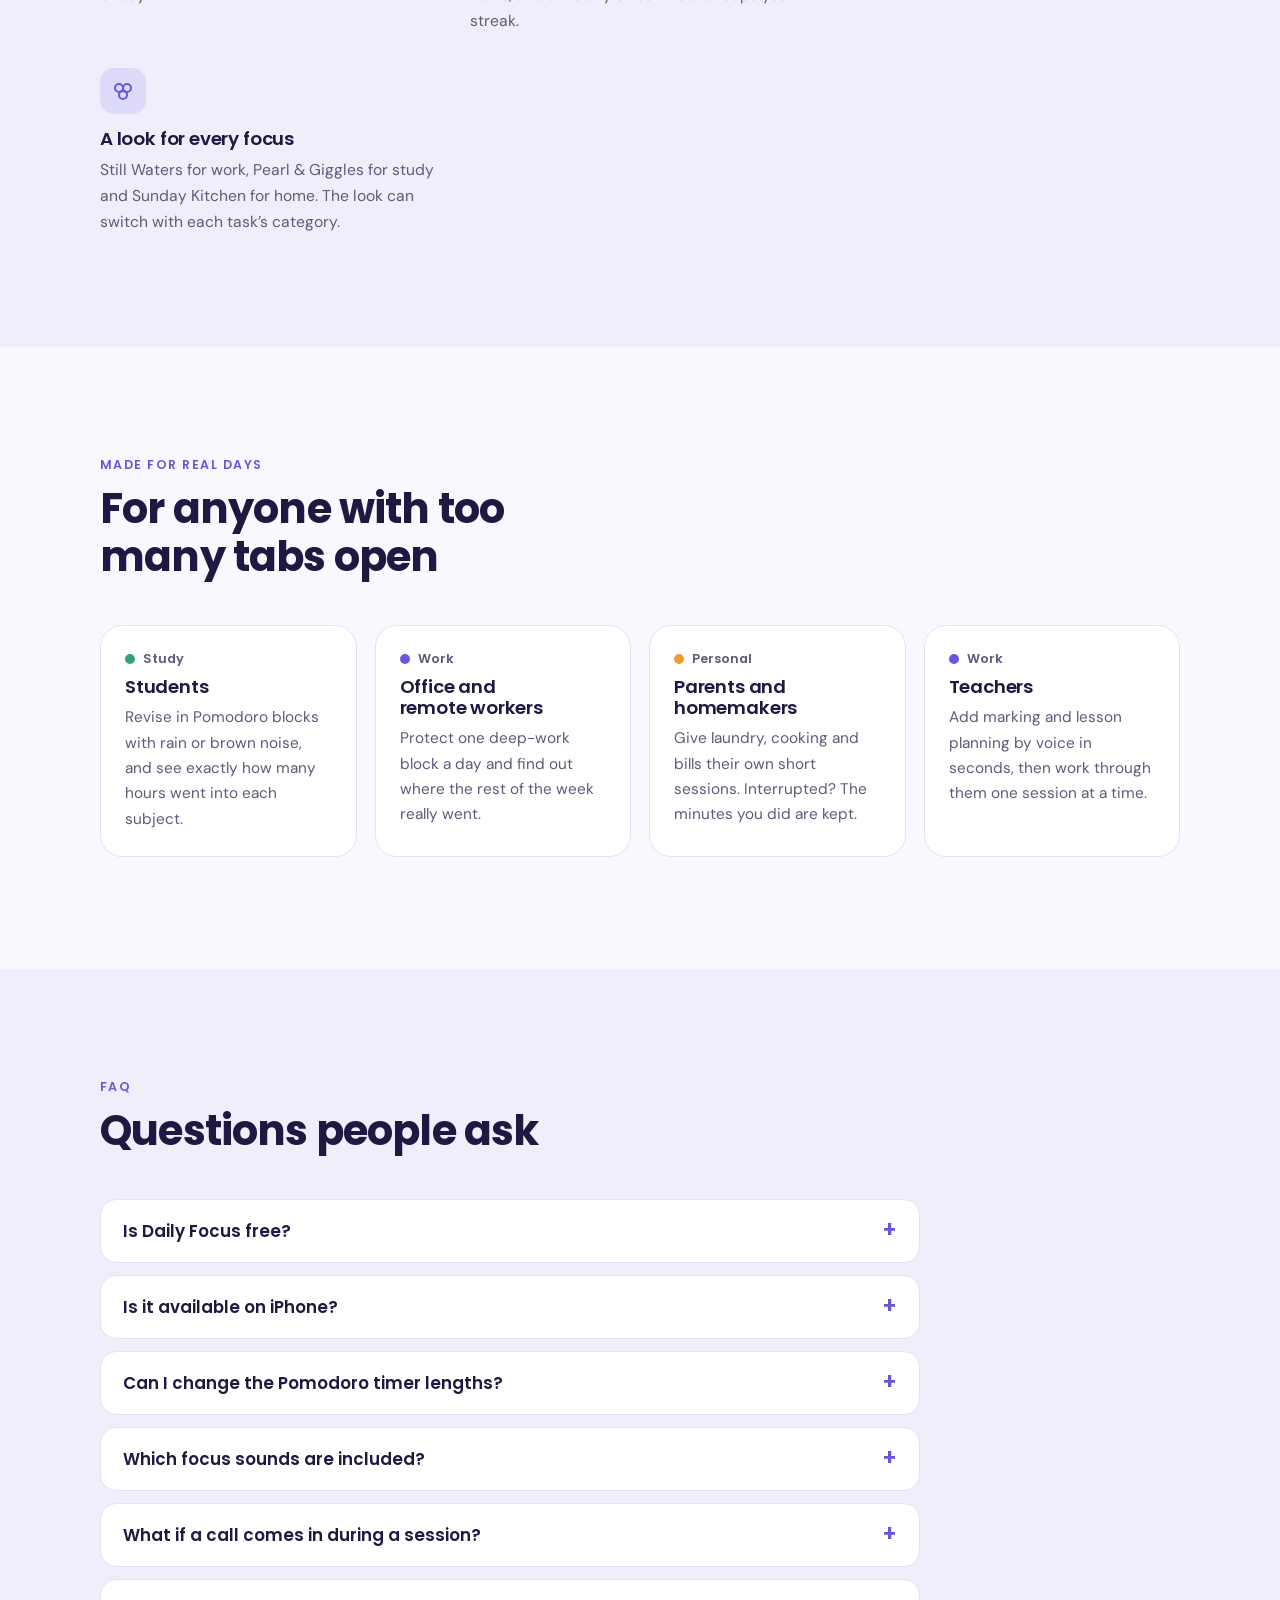
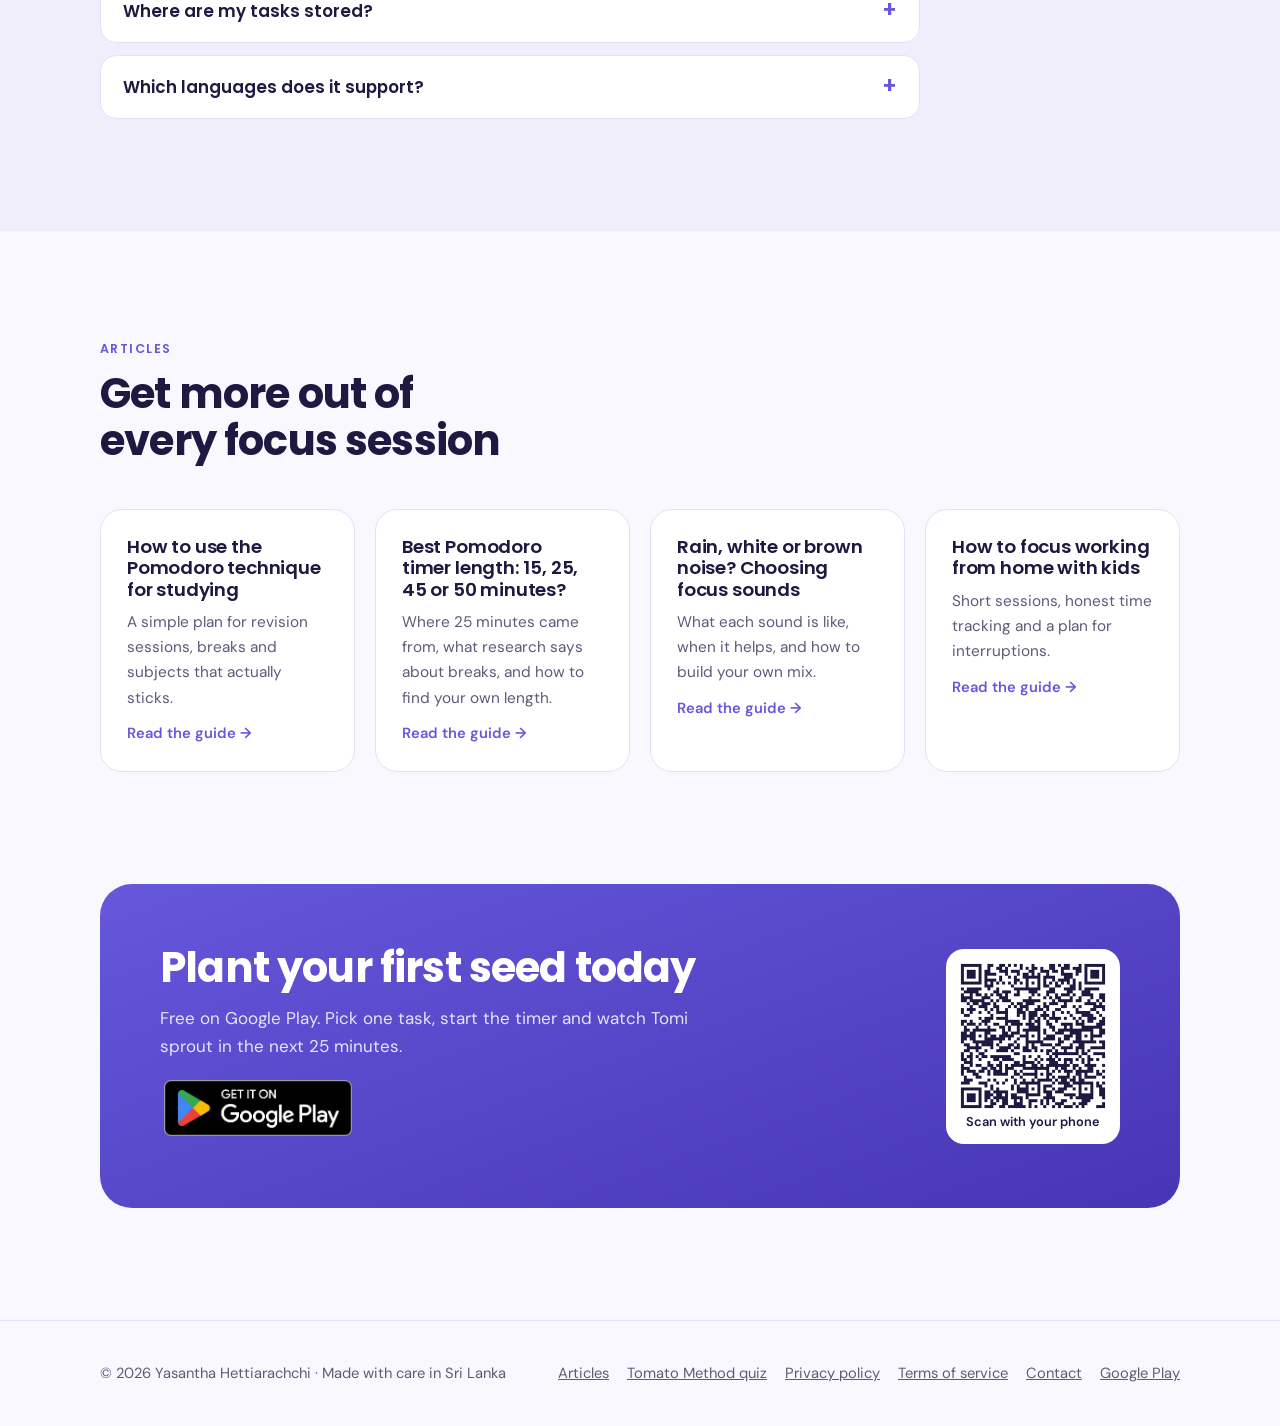
==== commit 9aae3117: "Add article: Best Pomodoro timer length (15, 25, 45 or 50 minutes) - New sourced article with compar" ====
--- a/dailyfocus/index.html
+++ b/dailyfocus/index.html
@@ -198,6 +198,7 @@
       </div>
       <div class="cards">
         <a class="card" href="/dailyfocus/blog/pomodoro-technique-for-studying.html"><h3>How to use the Pomodoro technique for studying</h3><p>A simple plan for revision sessions, breaks and subjects that actually sticks.</p><span class="more">Read the guide →</span></a>
+        <a class="card" href="/dailyfocus/blog/best-pomodoro-timer-length.html"><h3>Best Pomodoro timer length: 15, 25, 45 or 50 minutes?</h3><p>Where 25 minutes came from, what research says about breaks, and how to find your own length.</p><span class="more">Read the guide →</span></a>
         <a class="card" href="/dailyfocus/blog/best-focus-sounds-for-studying.html"><h3>Rain, white or brown noise? Choosing focus sounds</h3><p>What each sound is like, when it helps, and how to build your own mix.</p><span class="more">Read the guide →</span></a>
         <a class="card" href="/dailyfocus/blog/focus-working-from-home-with-kids.html"><h3>How to focus working from home with kids</h3><p>Short sessions, honest time tracking and a plan for interruptions.</p><span class="more">Read the guide →</span></a>
       </div>
--- a/dailyfocus/assets/site.css
+++ b/dailyfocus/assets/site.css
@@ -128,7 +128,7 @@
 .faq details p { margin-top: 10px; color: var(--muted); }
 
 /* article cards */
-.cards { display: grid; grid-template-columns: repeat(3, 1fr); gap: 20px; }
+.cards { display: grid; grid-template-columns: repeat(auto-fit, minmax(230px, 1fr)); gap: 20px; }
 .card { display: grid; gap: 10px; align-content: start; padding: 26px; border-radius: var(--radius); background: var(--paper); border: 1px solid var(--line); text-decoration: none; color: var(--ink); transition: transform .15s ease, border-color .15s ease; }
 .card:hover { transform: translateY(-3px); border-color: var(--violet); }
 .card p { color: var(--muted); font-size: .96rem; }
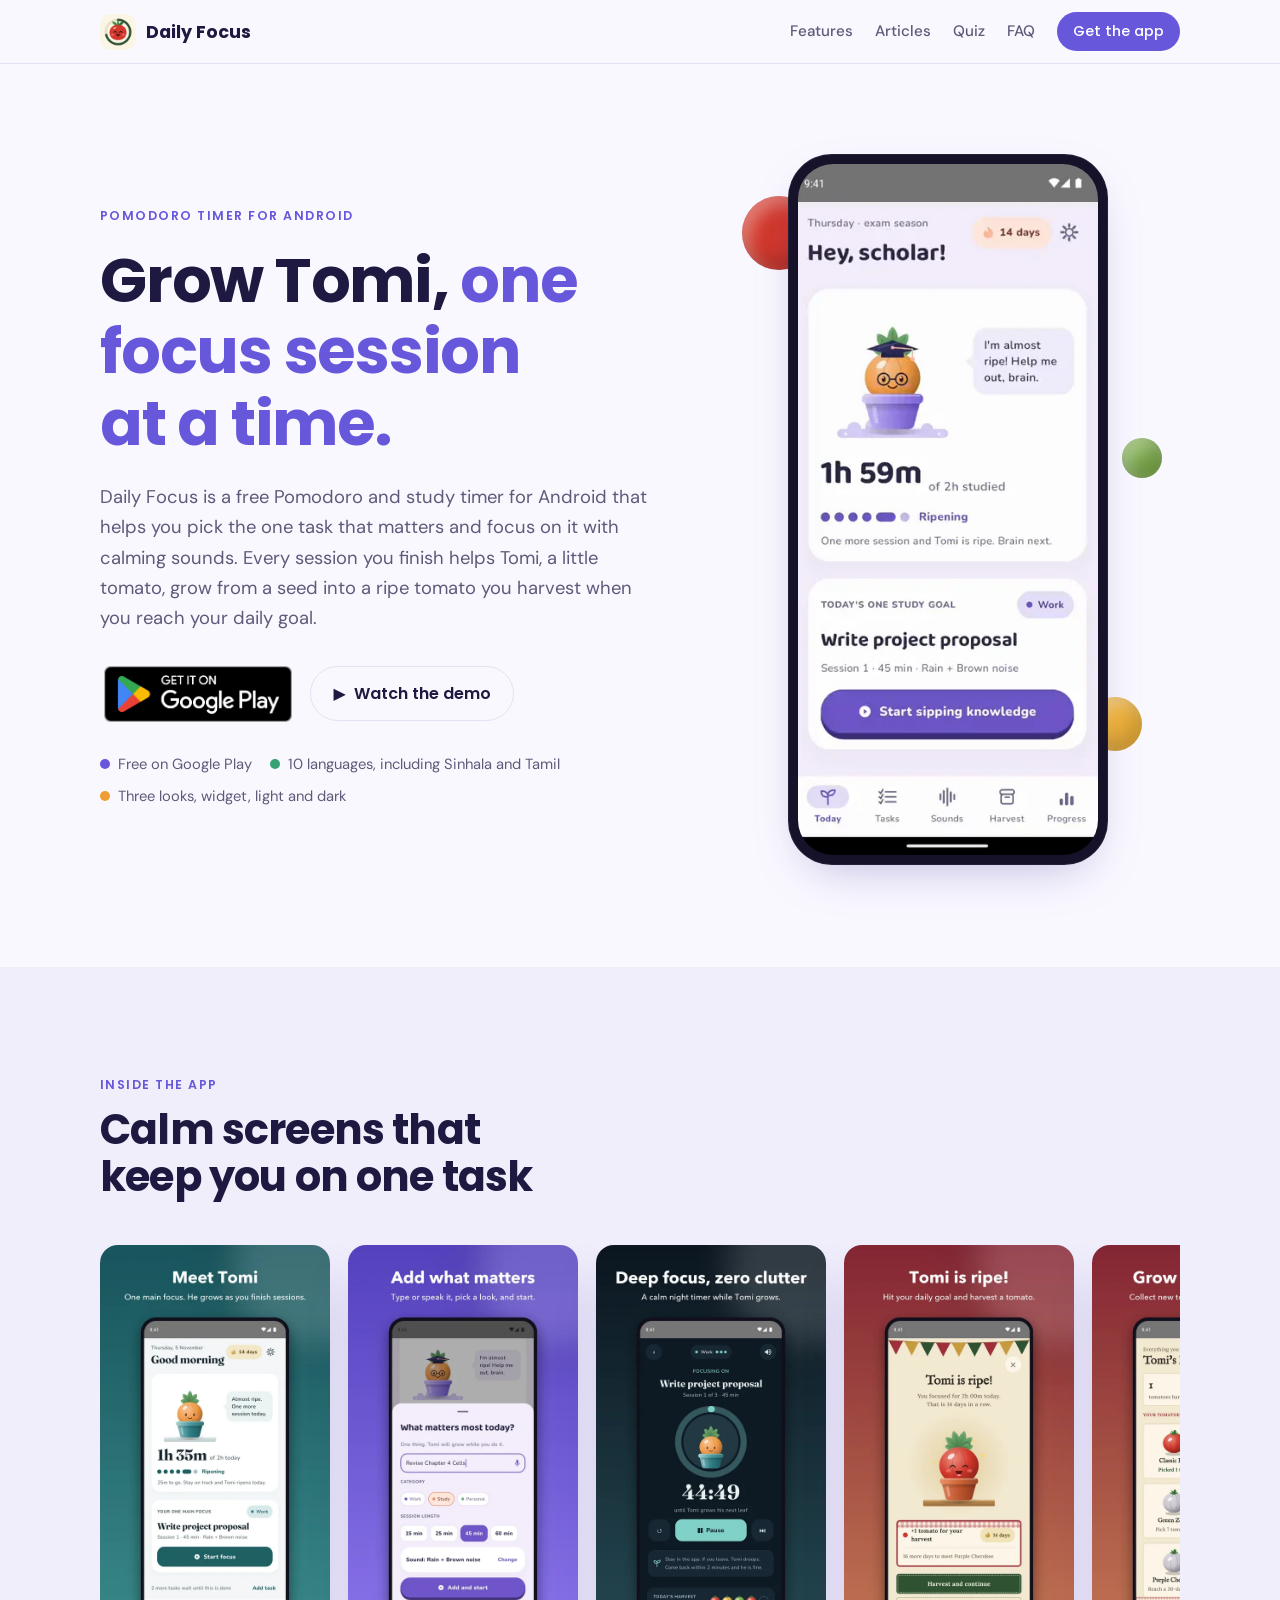
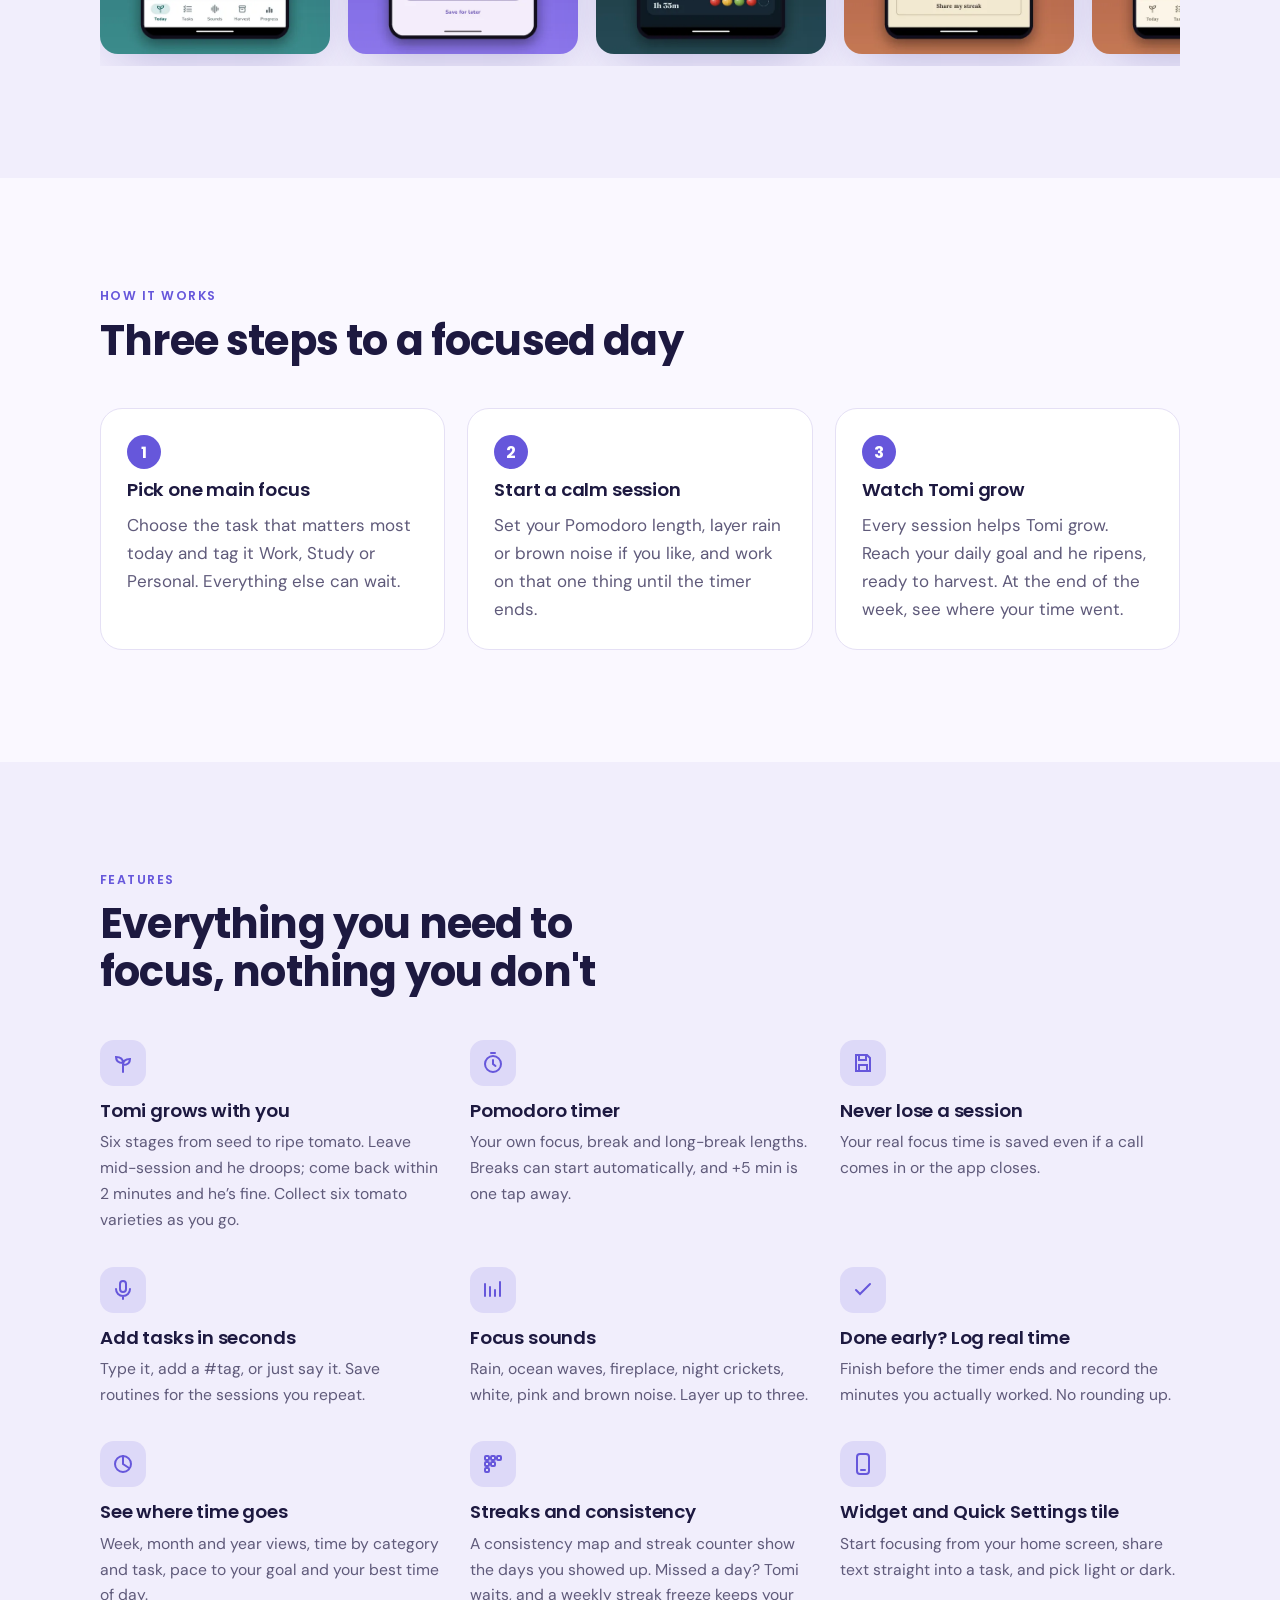
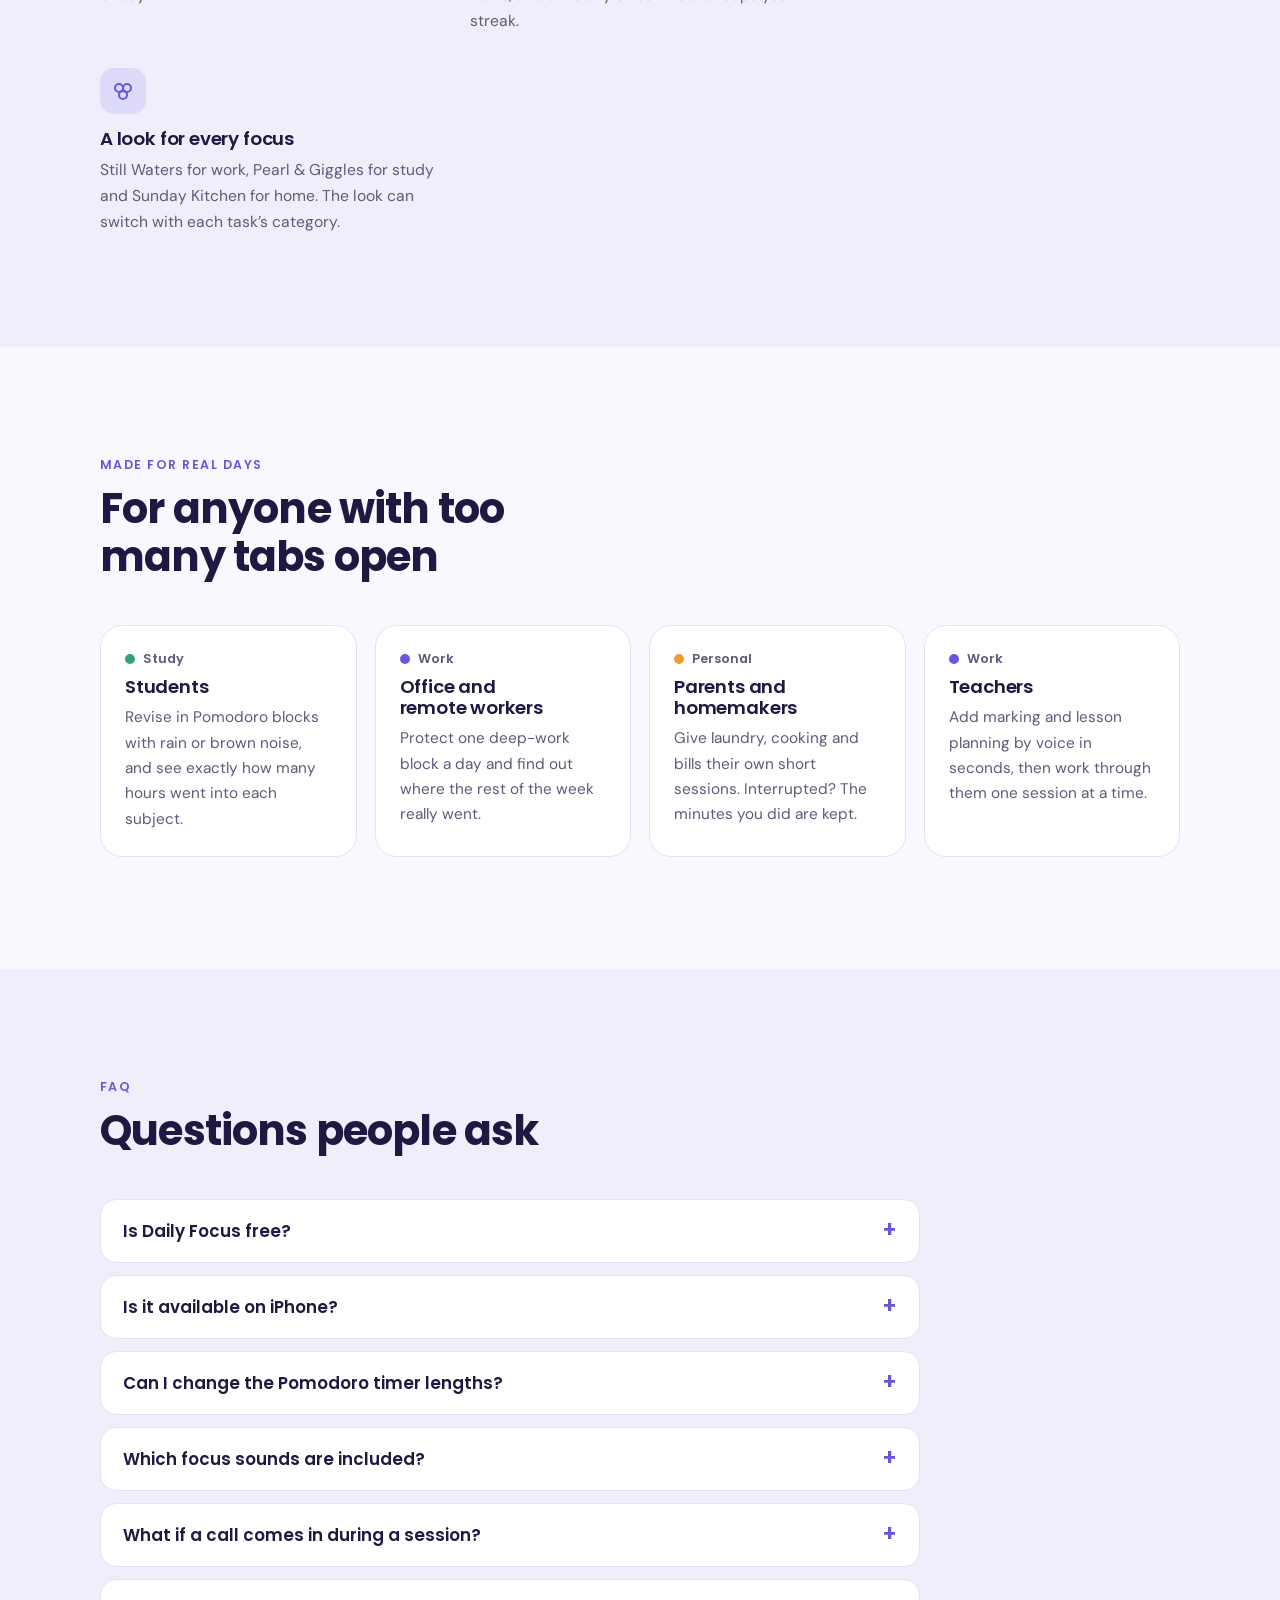
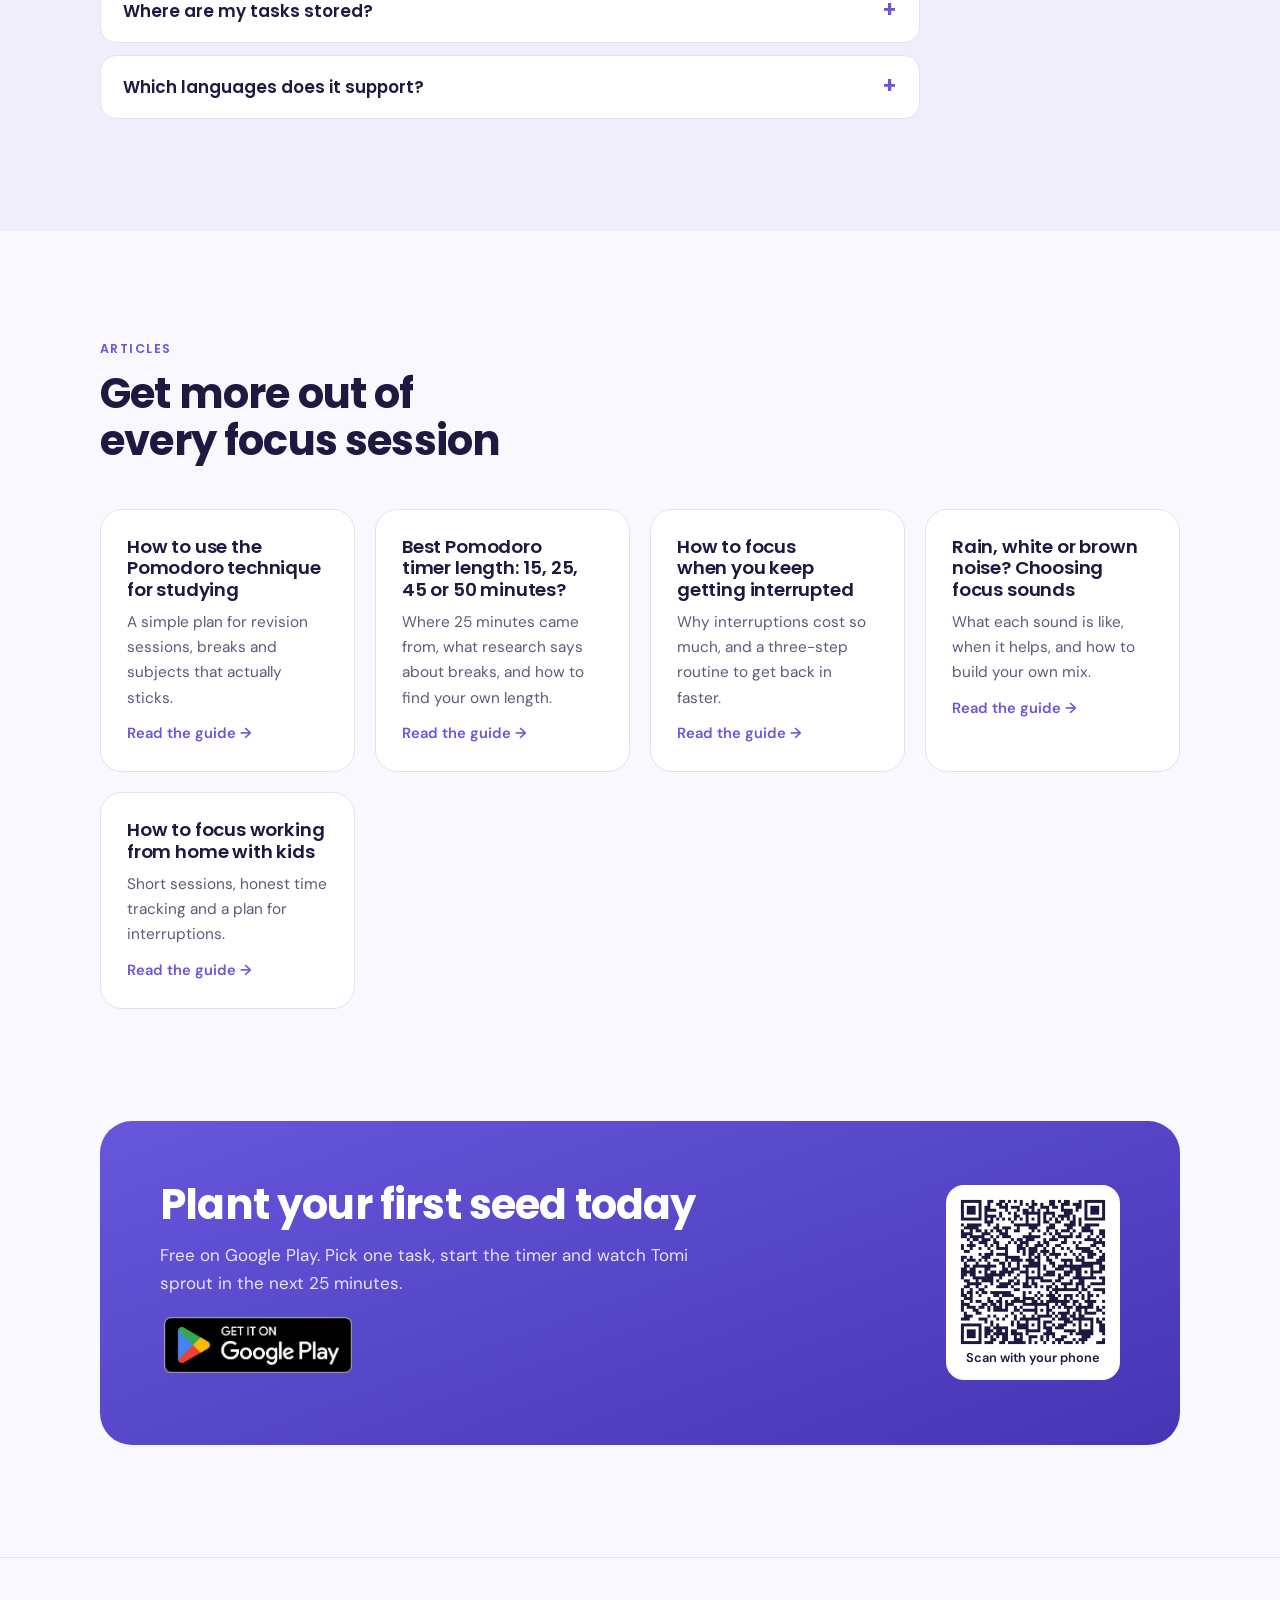
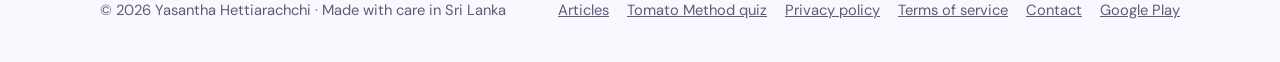
==== commit 6bb7a758: "Add article: How to focus when you keep getting interrupted - New sourced article with a three-step " ====
--- a/dailyfocus/index.html
+++ b/dailyfocus/index.html
@@ -199,6 +199,7 @@
       <div class="cards">
         <a class="card" href="/dailyfocus/blog/pomodoro-technique-for-studying.html"><h3>How to use the Pomodoro technique for studying</h3><p>A simple plan for revision sessions, breaks and subjects that actually sticks.</p><span class="more">Read the guide →</span></a>
         <a class="card" href="/dailyfocus/blog/best-pomodoro-timer-length.html"><h3>Best Pomodoro timer length: 15, 25, 45 or 50 minutes?</h3><p>Where 25 minutes came from, what research says about breaks, and how to find your own length.</p><span class="more">Read the guide →</span></a>
+        <a class="card" href="/dailyfocus/blog/how-to-focus-when-interrupted.html"><h3>How to focus when you keep getting interrupted</h3><p>Why interruptions cost so much, and a three-step routine to get back in faster.</p><span class="more">Read the guide →</span></a>
         <a class="card" href="/dailyfocus/blog/best-focus-sounds-for-studying.html"><h3>Rain, white or brown noise? Choosing focus sounds</h3><p>What each sound is like, when it helps, and how to build your own mix.</p><span class="more">Read the guide →</span></a>
         <a class="card" href="/dailyfocus/blog/focus-working-from-home-with-kids.html"><h3>How to focus working from home with kids</h3><p>Short sessions, honest time tracking and a plan for interruptions.</p><span class="more">Read the guide →</span></a>
       </div>
